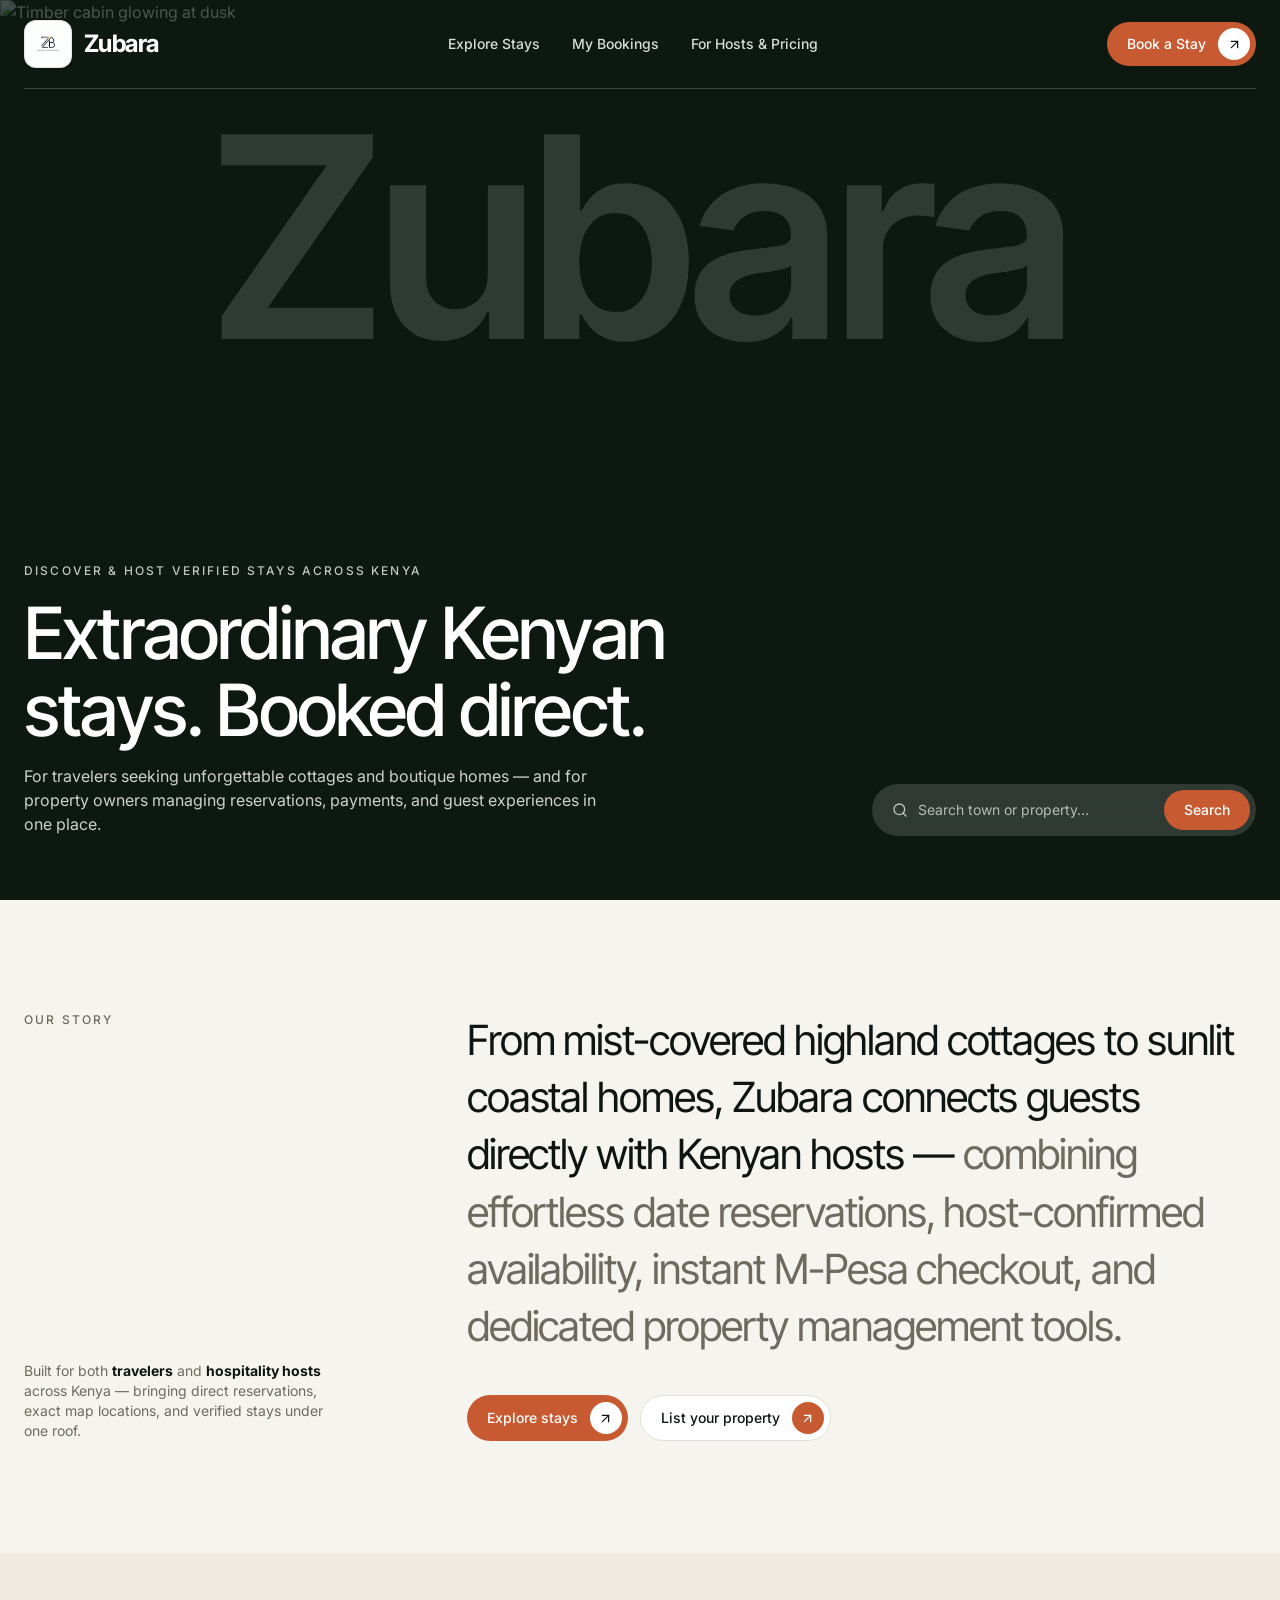
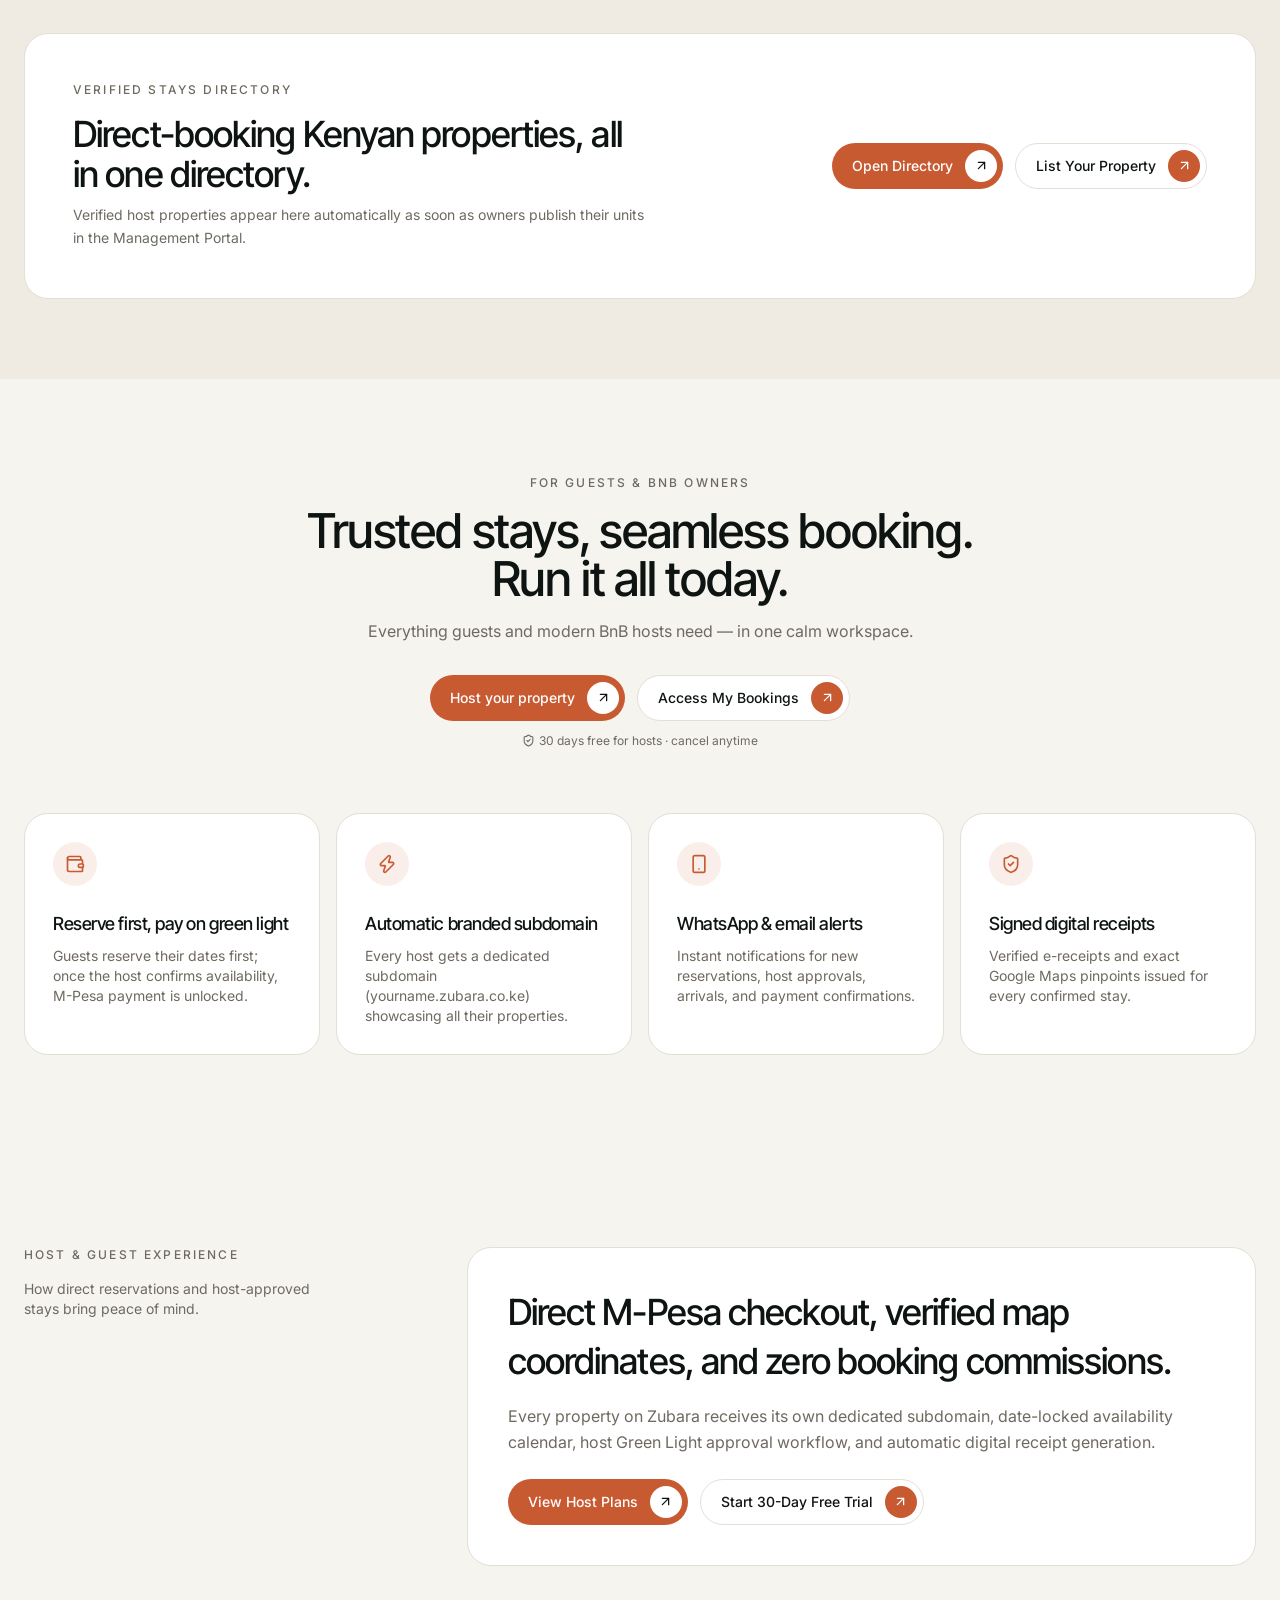
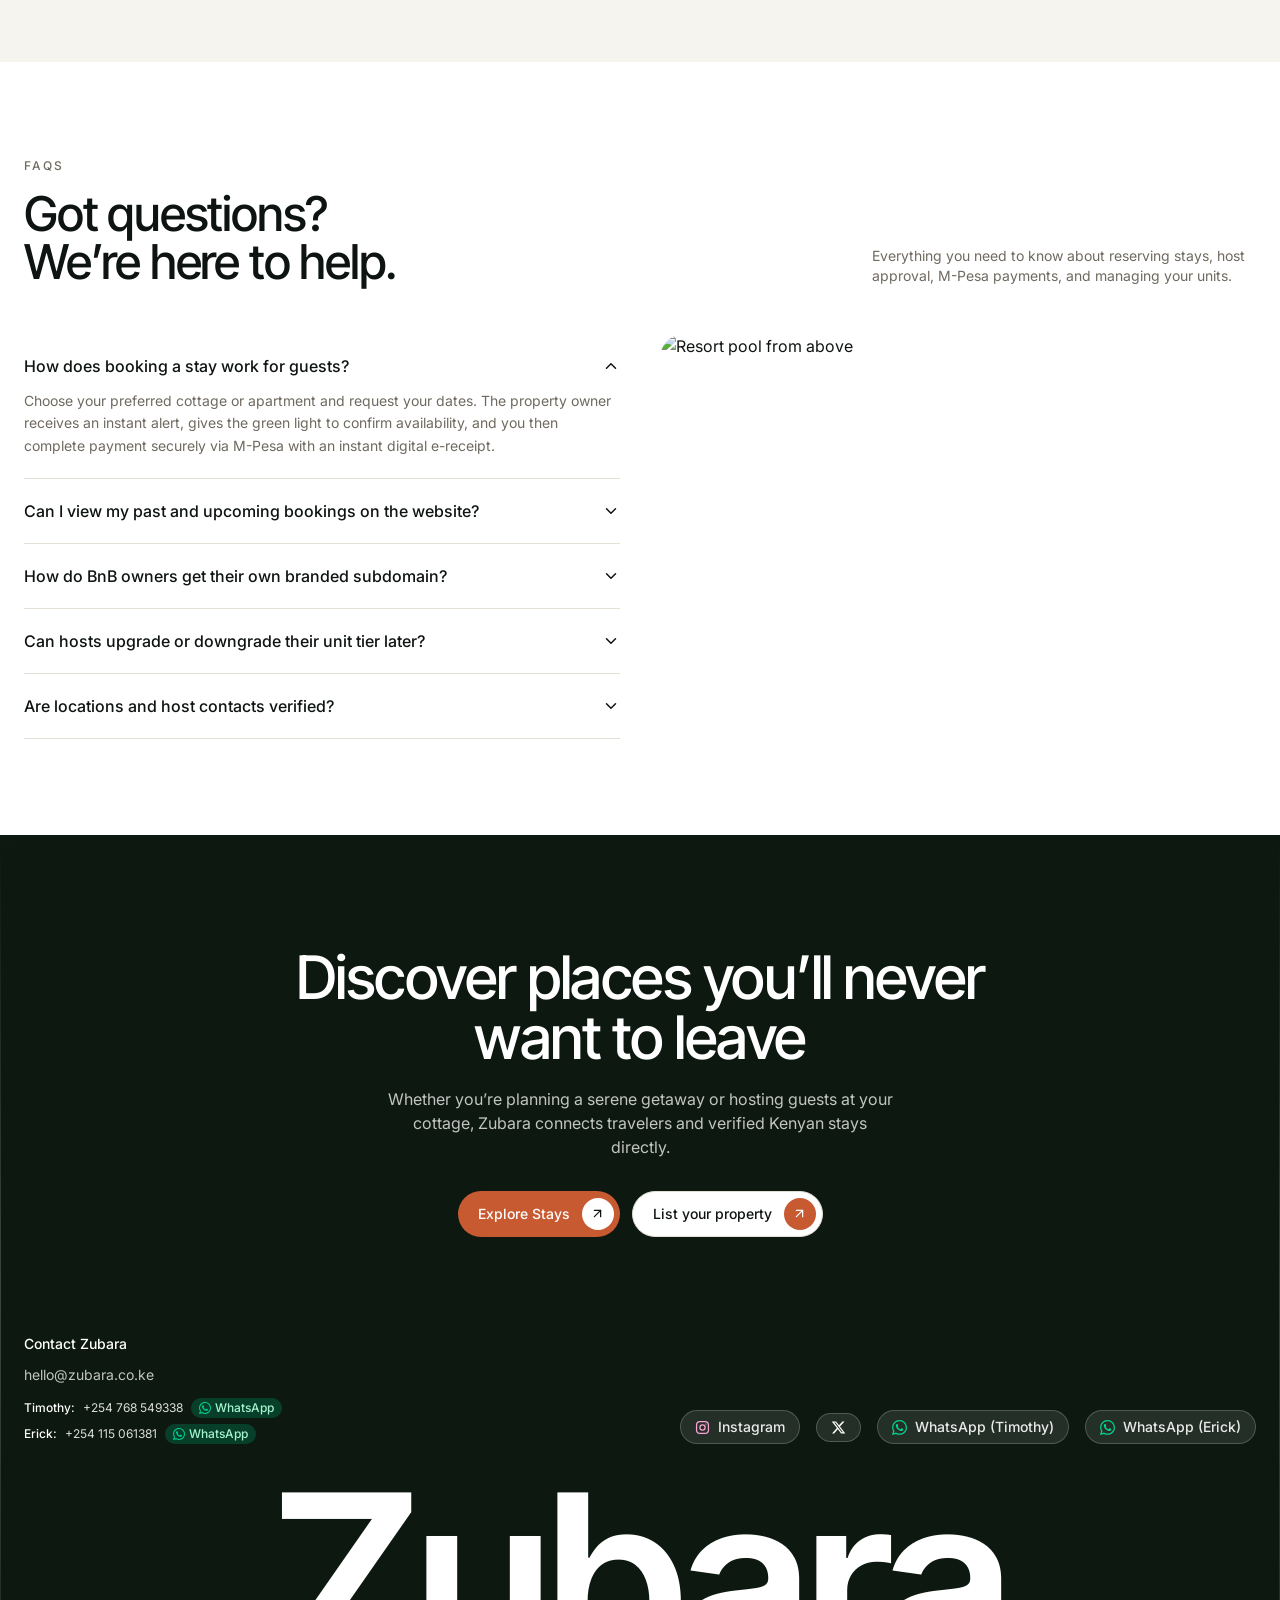
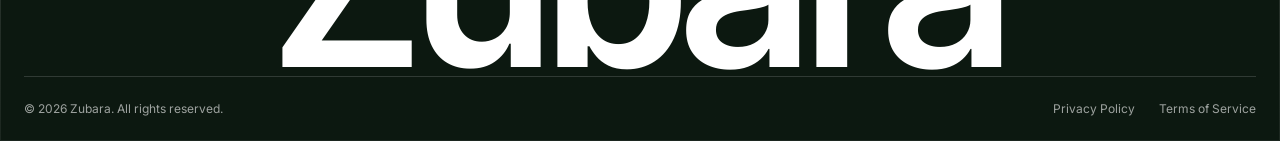
==== index.html @ 85de8c10 "chore(deploy): add email OTP password reset flow" ====
<!doctype html>
<html lang="en">
  <head>
    <meta charset="UTF-8" />
    <meta name="viewport" content="width=device-width, initial-scale=1.0" />
    <title>Zubara — Direct-Booking Websites & M-Pesa Operations for Kenyan BnBs</title>
    <meta name="description" content="Launch your own commission-free BnB booking website in Kenya with instant M-Pesa STK Push checkout, Airbnb/Booking.com calendar sync, and automated guest receipts." />
    <link rel="canonical" href="https://zubara.co.ke/" />
    <meta property="og:type" content="website" />
    <meta property="og:site_name" content="Zubara" />
    <meta property="og:title" content="Zubara — Direct-Booking Websites &amp; M-Pesa Operations for Kenyan BnBs" />
    <meta property="og:description" content="Launch your own commission-free BnB booking website in Kenya with instant M-Pesa STK Push checkout, Airbnb/Booking.com calendar sync, and automated guest receipts." />
    <meta property="og:url" content="https://zubara.co.ke/" />
    <meta property="og:image" content="https://zubara.co.ke/zubara-logo.jpg" />
    <meta name="twitter:card" content="summary_large_image" />
    <meta name="twitter:title" content="Zubara — Direct-Booking Websites &amp; M-Pesa Operations for Kenyan BnBs" />
    <meta name="twitter:description" content="Launch your own commission-free BnB booking website in Kenya with instant M-Pesa STK Push checkout, Airbnb/Booking.com calendar sync, and automated guest receipts." />
    <meta name="twitter:image" content="https://zubara.co.ke/zubara-logo.jpg" />
    <script type="application/ld+json">{"@context":"https://schema.org","@graph":[{"@type":"Organization","@id":"https://zubara.co.ke/#organization","name":"Zubara","url":"https://zubara.co.ke","logo":"https://zubara.co.ke/zubara-logo.jpg","email":"hello@zubara.co.ke","areaServed":{"@type":"Country","name":"Kenya"},"sameAs":["https://www.instagram.com/zubaraproperty/","https://x.com/zubaraproperty"]},{"@type":"SoftwareApplication","name":"Zubara","applicationCategory":"BusinessApplication","operatingSystem":"Web","url":"https://zubara.co.ke","description":"Direct-booking website builder, M-Pesa payment reconciliation, and property management platform for Kenyan BnBs and short-stay hosts.","offers":{"@type":"Offer","priceCurrency":"KES","price":"0","description":"30-day free trial; unit-banded KES subscriptions thereafter."}},{"@type":"FAQPage","mainEntity":[{"@type":"Question","name":"What is Zubara and who is it built for?","acceptedAnswer":{"@type":"Answer","text":"Zubara is a direct-booking website and property operations platform built for Kenyan BnBs, cottages, villas, and serviced apartments. Each property gets its own booking website, instant M-Pesa checkout, and a host management dashboard."}},{"@type":"Question","name":"How does M-Pesa payment settlement work on Zubara?","acceptedAnswer":{"@type":"Answer","text":"Guests pay directly at checkout using M-Pesa STK Push or Paybill/Till. Funds settle to your property receiving account with automatic booking confirmation, verified digital receipts, and zero per-booking commission from Zubara."}},{"@type":"Question","name":"Does Zubara prevent double bookings with Airbnb and Booking.com?","acceptedAnswer":{"@type":"Answer","text":"Yes. Zubara enforces database-level date locking on every unit and supports two-way iCal calendar synchronization so reservations from Airbnb, Booking.com, and your direct website stay in sync."}},{"@type":"Question","name":"How much does Zubara cost and is there a free trial?","acceptedAnswer":{"@type":"Answer","text":"Zubara offers unit-banded subscription plans priced in KES starting with a 30-day free trial. You can add units, publish your direct-booking site, and accept M-Pesa bookings before choosing a paid tier."}},{"@type":"Question","name":"How quickly can I launch my direct-booking site?","acceptedAnswer":{"@type":"Answer","text":"Most hosts go live in under 15 minutes. During signup you choose your property subdomain (for example, yourbnb.zubara.co.ke), add your first cottage or apartment, and connect your M-Pesa receiving details."}},{"@type":"Question","name":"Can guests use my own domain name instead of a zubara.co.ke subdomain?","acceptedAnswer":{"@type":"Answer","text":"Yes. Every property starts with an instant HTTPS subdomain on zubara.co.ke, and paid plans support connecting your own custom domain."}}]}]}</script>
    <link rel="icon" type="image/svg+xml" href="/favicon.svg?v=3" />
    <link rel="icon" type="image/jpeg" href="/zubara-logo.jpg?v=3" />
    <link rel="shortcut icon" href="/favicon.ico?v=3" />
    <link rel="apple-touch-icon" href="/zubara-logo.jpg?v=3" />
    <script type="module" crossorigin src="/assets/index-CfBrZChF.js"></script>
    <link rel="stylesheet" crossorigin href="/assets/index-BLuEWuDk.css">
  </head>
  <body>
    <div id="root"><link rel="preload" as="image" href="https://images.unsplash.com/photo-1782226796423-8d72656a332c?auto=format&amp;fit=crop&amp;w=2000&amp;q=80"/><link rel="preload" as="image" href="https://images.unsplash.com/photo-1729808641871-8d8b5ade6bbe?auto=format&amp;fit=crop&amp;w=1400&amp;q=80"/><link rel="preload" as="image" href="https://images.unsplash.com/photo-1741948924635-13a7ddbc6a05?auto=format&amp;fit=crop&amp;w=1400&amp;q=80"/><div><section class="relative min-h-[580px] sm:h-[100svh] sm:min-h-[640px] overflow-hidden bg-forest text-white"><img src="https://images.unsplash.com/photo-1782226796423-8d72656a332c?auto=format&amp;fit=crop&amp;w=2000&amp;q=80" alt="Timber cabin glowing at dusk" class="absolute inset-0 size-full object-cover"/><div class="absolute inset-0 bg-gradient-to-b from-forest/75 via-forest/30 to-forest/95"></div><header class="absolute inset-x-0 top-0 z-30 text-white"><div class="mx-auto flex max-w-7xl items-center justify-between gap-3 px-4 py-3.5 sm:px-6 sm:py-5"><button class="flex shrink-0 items-center gap-2.5 sm:gap-3 whitespace-nowrap font-display font-bold tracking-tight text-white"><img src="[data-uri]" alt="Zubara" class="h-9 w-9 sm:h-12 sm:w-12 shrink-0 rounded-xl border border-black/10 bg-white object-contain p-0.5 sm:p-1 shadow-sm"/><span class="text-lg sm:text-2xl font-bold tracking-tight">Zubara</span></button><nav class="hidden md:flex items-center gap-8 text-sm font-medium"><button class="opacity-85 transition hover:opacity-100">Explore Stays</button><button class="opacity-85 transition hover:opacity-100">My Bookings</button><button class="opacity-85 transition hover:opacity-100">For Hosts &amp; Pricing</button></nav><div class="flex items-center gap-2"><button class="group inline-flex shrink-0 items-center gap-2.5 whitespace-nowrap rounded-full py-1.5 pl-4 pr-1.5 text-xs font-medium transition hover:-translate-y-0.5 hover:shadow-lg sm:gap-3 sm:pl-5 sm:text-sm bg-clay text-white ">Book a Stay<span class="grid size-7 shrink-0 place-items-center rounded-full transition group-hover:rotate-45 sm:size-8 bg-white text-ink"><svg xmlns="http://www.w3.org/2000/svg" width="15" height="15" viewBox="0 0 24 24" fill="none" stroke="currentColor" stroke-width="2" stroke-linecap="round" stroke-linejoin="round" class="lucide lucide-arrow-up-right" aria-hidden="true"><path d="M7 7h10v10"></path><path d="M7 17 17 7"></path></svg></span></button><button type="button" aria-label="Open navigation menu" aria-expanded="false" class="grid size-9 place-items-center rounded-full border transition md:hidden border-white/25 bg-white/15 text-white backdrop-blur"><svg xmlns="http://www.w3.org/2000/svg" width="18" height="18" viewBox="0 0 24 24" fill="none" stroke="currentColor" stroke-width="2" stroke-linecap="round" stroke-linejoin="round" class="lucide lucide-menu" aria-hidden="true"><path d="M4 5h16"></path><path d="M4 12h16"></path><path d="M4 19h16"></path></svg></button></div></div><div class="mx-auto hidden max-w-7xl px-6 md:block"><div class="h-px bg-white/20"></div></div></header><p class="pointer-events-none absolute inset-x-0 top-20 sm:top-24 select-none text-center font-display text-[22vw] font-semibold leading-none tracking-[-0.06em] text-white/15">Zubara</p><div class="relative mx-auto flex h-full min-h-[580px] sm:min-h-0 max-w-7xl flex-col justify-end gap-6 sm:gap-8 px-4 pt-28 pb-12 sm:px-6 sm:pb-16 md:flex-row md:items-end md:justify-between"><div class="rise"><p class="mb-3 sm:mb-4 text-[11px] sm:text-xs font-medium uppercase tracking-[0.18em] text-muted text-white/75">Discover &amp; host verified stays across Kenya</p><h1 class="max-w-2xl text-4xl font-medium leading-[1.06] sm:text-5xl md:text-7xl">Extraordinary Kenyan stays. Booked direct.</h1><p class="mt-3 sm:mt-4 max-w-xl text-sm text-white/80 md:text-base">For travelers seeking unforgettable cottages and boutique homes — and for property owners managing reservations, payments, and guest experiences in one place.</p></div><div class="rise flex w-full max-w-sm items-center rounded-full bg-white/15 p-1.5 backdrop-blur-md" style="animation-delay:.15s"><svg xmlns="http://www.w3.org/2000/svg" width="16" height="16" viewBox="0 0 24 24" fill="none" stroke="currentColor" stroke-width="2" stroke-linecap="round" stroke-linejoin="round" class="lucide lucide-search ml-3.5 shrink-0 text-white/70" aria-hidden="true"><path d="m21 21-4.34-4.34"></path><circle cx="11" cy="11" r="8"></circle></svg><input placeholder="Search town or property…" class="min-w-0 flex-1 bg-transparent px-2.5 text-sm text-white placeholder:text-white/65 focus:outline-none" value=""/><button class="shrink-0 rounded-full bg-clay px-4 py-2 sm:px-5 sm:py-2.5 text-xs sm:text-sm font-medium text-white">Search</button></div></div></section><section class="mx-auto grid max-w-7xl gap-8 sm:gap-12 px-4 py-16 sm:px-6 md:py-28 md:grid-cols-[1fr_2fr]"><div class="flex flex-col justify-between gap-4 sm:gap-8"><p class="mb-3 sm:mb-4 text-[11px] sm:text-xs font-medium uppercase tracking-[0.18em] text-muted ">Our story</p><p class="max-w-xs text-sm text-muted">Built for both <b class="text-ink">travelers</b> and <b class="text-ink">hospitality hosts</b> across Kenya — bringing direct reservations, exact map locations, and verified stays under one roof.</p></div><div><p class="font-display text-2xl leading-snug sm:text-3xl md:text-[2.6rem]">From mist-covered highland cottages to sunlit coastal homes, Zubara connects guests directly with Kenyan hosts —<!-- --> <span class="text-muted">combining effortless date reservations, host-confirmed availability, instant M-Pesa checkout, and dedicated property management tools.</span></p><div class="mt-8 sm:mt-10 flex flex-wrap gap-3"><button class="group inline-flex shrink-0 items-center gap-2.5 whitespace-nowrap rounded-full py-1.5 pl-4 pr-1.5 text-xs font-medium transition hover:-translate-y-0.5 hover:shadow-lg sm:gap-3 sm:pl-5 sm:text-sm bg-clay text-white ">Explore stays<span class="grid size-7 shrink-0 place-items-center rounded-full transition group-hover:rotate-45 sm:size-8 bg-white text-ink"><svg xmlns="http://www.w3.org/2000/svg" width="15" height="15" viewBox="0 0 24 24" fill="none" stroke="currentColor" stroke-width="2" stroke-linecap="round" stroke-linejoin="round" class="lucide lucide-arrow-up-right" aria-hidden="true"><path d="M7 7h10v10"></path><path d="M7 17 17 7"></path></svg></span></button><button class="group inline-flex shrink-0 items-center gap-2.5 whitespace-nowrap rounded-full py-1.5 pl-4 pr-1.5 text-xs font-medium transition hover:-translate-y-0.5 hover:shadow-lg sm:gap-3 sm:pl-5 sm:text-sm bg-white text-ink border border-line ">List your property<span class="grid size-7 shrink-0 place-items-center rounded-full transition group-hover:rotate-45 sm:size-8 bg-clay text-white"><svg xmlns="http://www.w3.org/2000/svg" width="15" height="15" viewBox="0 0 24 24" fill="none" stroke="currentColor" stroke-width="2" stroke-linecap="round" stroke-linejoin="round" class="lucide lucide-arrow-up-right" aria-hidden="true"><path d="M7 7h10v10"></path><path d="M7 17 17 7"></path></svg></span></button></div></div></section><section class="bg-sand/60 py-16 sm:py-20"><div class="mx-auto max-w-7xl px-4 sm:px-6"><div class="rounded-3xl border border-line bg-white p-6 sm:p-10 md:p-12 flex flex-col md:flex-row md:items-center md:justify-between gap-6"><div class="max-w-xl"><p class="mb-3 sm:mb-4 text-[11px] sm:text-xs font-medium uppercase tracking-[0.18em] text-muted mb-2">Verified Stays Directory</p><h2 class="text-2xl font-medium sm:text-3xl md:text-4xl">Direct-booking Kenyan properties, all in one directory.</h2><p class="mt-2.5 text-sm text-muted leading-relaxed">Verified host properties appear here automatically as soon as owners publish their units in the Management Portal.</p></div><div class="flex flex-wrap gap-3"><button class="group inline-flex shrink-0 items-center gap-2.5 whitespace-nowrap rounded-full py-1.5 pl-4 pr-1.5 text-xs font-medium transition hover:-translate-y-0.5 hover:shadow-lg sm:gap-3 sm:pl-5 sm:text-sm bg-clay text-white ">Open Directory<span class="grid size-7 shrink-0 place-items-center rounded-full transition group-hover:rotate-45 sm:size-8 bg-white text-ink"><svg xmlns="http://www.w3.org/2000/svg" width="15" height="15" viewBox="0 0 24 24" fill="none" stroke="currentColor" stroke-width="2" stroke-linecap="round" stroke-linejoin="round" class="lucide lucide-arrow-up-right" aria-hidden="true"><path d="M7 7h10v10"></path><path d="M7 17 17 7"></path></svg></span></button><button class="group inline-flex shrink-0 items-center gap-2.5 whitespace-nowrap rounded-full py-1.5 pl-4 pr-1.5 text-xs font-medium transition hover:-translate-y-0.5 hover:shadow-lg sm:gap-3 sm:pl-5 sm:text-sm bg-white text-ink border border-line ">List Your Property<span class="grid size-7 shrink-0 place-items-center rounded-full transition group-hover:rotate-45 sm:size-8 bg-clay text-white"><svg xmlns="http://www.w3.org/2000/svg" width="15" height="15" viewBox="0 0 24 24" fill="none" stroke="currentColor" stroke-width="2" stroke-linecap="round" stroke-linejoin="round" class="lucide lucide-arrow-up-right" aria-hidden="true"><path d="M7 7h10v10"></path><path d="M7 17 17 7"></path></svg></span></button></div></div></div></section><section class="mx-auto max-w-7xl px-4 py-16 sm:px-6 md:py-24 text-center"><p class="mb-3 sm:mb-4 text-[11px] sm:text-xs font-medium uppercase tracking-[0.18em] text-muted ">For Guests &amp; BnB Owners</p><h2 class="mx-auto max-w-2xl text-3xl font-medium sm:text-4xl md:text-5xl">Trusted stays, seamless booking. Run it all today.</h2><p class="mt-3 sm:mt-4 text-sm sm:text-base text-muted">Everything guests and modern BnB hosts need — in one calm workspace.</p><div class="mt-7 sm:mt-8 flex flex-wrap justify-center gap-3"><button class="group inline-flex shrink-0 items-center gap-2.5 whitespace-nowrap rounded-full py-1.5 pl-4 pr-1.5 text-xs font-medium transition hover:-translate-y-0.5 hover:shadow-lg sm:gap-3 sm:pl-5 sm:text-sm bg-clay text-white ">Host your property<span class="grid size-7 shrink-0 place-items-center rounded-full transition group-hover:rotate-45 sm:size-8 bg-white text-ink"><svg xmlns="http://www.w3.org/2000/svg" width="15" height="15" viewBox="0 0 24 24" fill="none" stroke="currentColor" stroke-width="2" stroke-linecap="round" stroke-linejoin="round" class="lucide lucide-arrow-up-right" aria-hidden="true"><path d="M7 7h10v10"></path><path d="M7 17 17 7"></path></svg></span></button><button class="group inline-flex shrink-0 items-center gap-2.5 whitespace-nowrap rounded-full py-1.5 pl-4 pr-1.5 text-xs font-medium transition hover:-translate-y-0.5 hover:shadow-lg sm:gap-3 sm:pl-5 sm:text-sm bg-white text-ink border border-line ">Access My Bookings<span class="grid size-7 shrink-0 place-items-center rounded-full transition group-hover:rotate-45 sm:size-8 bg-clay text-white"><svg xmlns="http://www.w3.org/2000/svg" width="15" height="15" viewBox="0 0 24 24" fill="none" stroke="currentColor" stroke-width="2" stroke-linecap="round" stroke-linejoin="round" class="lucide lucide-arrow-up-right" aria-hidden="true"><path d="M7 7h10v10"></path><path d="M7 17 17 7"></path></svg></span></button></div><p class="mt-3 flex items-center justify-center gap-1 text-xs text-muted"><svg xmlns="http://www.w3.org/2000/svg" width="13" height="13" viewBox="0 0 24 24" fill="none" stroke="currentColor" stroke-width="2" stroke-linecap="round" stroke-linejoin="round" class="lucide lucide-shield-check" aria-hidden="true"><path d="M20 13c0 5-3.5 7.5-7.66 8.95a1 1 0 0 1-.67-.01C7.5 20.5 4 18 4 13V6a1 1 0 0 1 1-1c2 0 4.5-1.2 6.24-2.72a1.17 1.17 0 0 1 1.52 0C14.51 3.81 17 5 19 5a1 1 0 0 1 1 1z"></path><path d="m9 12 2 2 4-4"></path></svg> 30 days free for hosts · cancel anytime</p><div class="mt-12 sm:mt-16 grid gap-4 text-left sm:grid-cols-2 lg:grid-cols-4"><div class="rounded-3xl border border-line bg-white p-6 sm:p-7 transition hover:-translate-y-1 hover:shadow-xl"><span class="grid size-11 place-items-center rounded-full bg-clay/10 text-clay"><svg xmlns="http://www.w3.org/2000/svg" width="20" height="20" viewBox="0 0 24 24" fill="none" stroke="currentColor" stroke-width="2" stroke-linecap="round" stroke-linejoin="round" class="lucide lucide-wallet" aria-hidden="true"><path d="M19 7V4a1 1 0 0 0-1-1H5a2 2 0 0 0 0 4h15a1 1 0 0 1 1 1v4h-3a2 2 0 0 0 0 4h3a1 1 0 0 0 1-1v-2a1 1 0 0 0-1-1"></path><path d="M3 5v14a2 2 0 0 0 2 2h15a1 1 0 0 0 1-1v-4"></path></svg></span><h3 class="mt-5 sm:mt-6 text-lg font-medium">Reserve first, pay on green light</h3><p class="mt-2 text-sm text-muted">Guests reserve their dates first; once the host confirms availability, M-Pesa payment is unlocked.</p></div><div class="rounded-3xl border border-line bg-white p-6 sm:p-7 transition hover:-translate-y-1 hover:shadow-xl"><span class="grid size-11 place-items-center rounded-full bg-clay/10 text-clay"><svg xmlns="http://www.w3.org/2000/svg" width="20" height="20" viewBox="0 0 24 24" fill="none" stroke="currentColor" stroke-width="2" stroke-linecap="round" stroke-linejoin="round" class="lucide lucide-zap" aria-hidden="true"><path d="M15.914 4a1.5 1.5 0 00-2.474-1.561l-9 9A1.5 1.5 0 005.5 14h4.002a.5.5 0 01.471.666L8.086 20a1.5 1.5 0 002.475 1.56l9-9A1.5 1.5 0 0018.5 10h-3.997a.5.5 0 01-.472-.667z"></path></svg></span><h3 class="mt-5 sm:mt-6 text-lg font-medium">Automatic branded subdomain</h3><p class="mt-2 text-sm text-muted">Every host gets a dedicated subdomain (yourname.zubara.co.ke) showcasing all their properties.</p></div><div class="rounded-3xl border border-line bg-white p-6 sm:p-7 transition hover:-translate-y-1 hover:shadow-xl"><span class="grid size-11 place-items-center rounded-full bg-clay/10 text-clay"><svg xmlns="http://www.w3.org/2000/svg" width="20" height="20" viewBox="0 0 24 24" fill="none" stroke="currentColor" stroke-width="2" stroke-linecap="round" stroke-linejoin="round" class="lucide lucide-smartphone" aria-hidden="true"><rect width="14" height="20" x="5" y="2" rx="2" ry="2"></rect><path d="M12 18h.01"></path></svg></span><h3 class="mt-5 sm:mt-6 text-lg font-medium">WhatsApp &amp; email alerts</h3><p class="mt-2 text-sm text-muted">Instant notifications for new reservations, host approvals, arrivals, and payment confirmations.</p></div><div class="rounded-3xl border border-line bg-white p-6 sm:p-7 transition hover:-translate-y-1 hover:shadow-xl"><span class="grid size-11 place-items-center rounded-full bg-clay/10 text-clay"><svg xmlns="http://www.w3.org/2000/svg" width="20" height="20" viewBox="0 0 24 24" fill="none" stroke="currentColor" stroke-width="2" stroke-linecap="round" stroke-linejoin="round" class="lucide lucide-shield-check" aria-hidden="true"><path d="M20 13c0 5-3.5 7.5-7.66 8.95a1 1 0 0 1-.67-.01C7.5 20.5 4 18 4 13V6a1 1 0 0 1 1-1c2 0 4.5-1.2 6.24-2.72a1.17 1.17 0 0 1 1.52 0C14.51 3.81 17 5 19 5a1 1 0 0 1 1 1z"></path><path d="m9 12 2 2 4-4"></path></svg></span><h3 class="mt-5 sm:mt-6 text-lg font-medium">Signed digital receipts</h3><p class="mt-2 text-sm text-muted">Verified e-receipts and exact Google Maps pinpoints issued for every confirmed stay.</p></div></div></section><section class="mx-auto grid max-w-7xl gap-8 sm:gap-12 px-4 py-16 sm:px-6 md:py-24 md:grid-cols-[1fr_2fr]"><div><p class="mb-3 sm:mb-4 text-[11px] sm:text-xs font-medium uppercase tracking-[0.18em] text-muted ">Host &amp; Guest Experience</p><p class="max-w-xs text-sm text-muted">How direct reservations and host-approved stays bring peace of mind.</p></div><div class="rounded-3xl border border-line bg-white p-6 sm:p-8 md:p-10"><h3 class="text-2xl font-medium sm:text-3xl md:text-4xl leading-snug">Direct M-Pesa checkout, verified map coordinates, and zero booking commissions.</h3><p class="mt-4 text-sm sm:text-base text-muted leading-relaxed">Every property on Zubara receives its own dedicated subdomain, date-locked availability calendar, host Green Light approval workflow, and automatic digital receipt generation.</p><div class="mt-6 flex flex-wrap gap-3"><button class="group inline-flex shrink-0 items-center gap-2.5 whitespace-nowrap rounded-full py-1.5 pl-4 pr-1.5 text-xs font-medium transition hover:-translate-y-0.5 hover:shadow-lg sm:gap-3 sm:pl-5 sm:text-sm bg-clay text-white ">View Host Plans<span class="grid size-7 shrink-0 place-items-center rounded-full transition group-hover:rotate-45 sm:size-8 bg-white text-ink"><svg xmlns="http://www.w3.org/2000/svg" width="15" height="15" viewBox="0 0 24 24" fill="none" stroke="currentColor" stroke-width="2" stroke-linecap="round" stroke-linejoin="round" class="lucide lucide-arrow-up-right" aria-hidden="true"><path d="M7 7h10v10"></path><path d="M7 17 17 7"></path></svg></span></button><button class="group inline-flex shrink-0 items-center gap-2.5 whitespace-nowrap rounded-full py-1.5 pl-4 pr-1.5 text-xs font-medium transition hover:-translate-y-0.5 hover:shadow-lg sm:gap-3 sm:pl-5 sm:text-sm bg-white text-ink border border-line ">Start 30-Day Free Trial<span class="grid size-7 shrink-0 place-items-center rounded-full transition group-hover:rotate-45 sm:size-8 bg-clay text-white"><svg xmlns="http://www.w3.org/2000/svg" width="15" height="15" viewBox="0 0 24 24" fill="none" stroke="currentColor" stroke-width="2" stroke-linecap="round" stroke-linejoin="round" class="lucide lucide-arrow-up-right" aria-hidden="true"><path d="M7 7h10v10"></path><path d="M7 17 17 7"></path></svg></span></button></div></div></section><section class="bg-white py-16 sm:py-24"><div class="mx-auto max-w-7xl px-4 sm:px-6"><div class="mb-10 sm:mb-12 flex flex-col justify-between gap-4 md:flex-row md:items-end"><div><p class="mb-3 sm:mb-4 text-[11px] sm:text-xs font-medium uppercase tracking-[0.18em] text-muted ">FAQs</p><h2 class="text-3xl font-medium sm:text-4xl md:text-5xl">Got questions?<br/>We’re here to help.</h2></div><p class="max-w-sm text-sm text-muted">Everything you need to know about reserving stays, host approval, M-Pesa payments, and managing your units.</p></div><div class="grid gap-8 sm:gap-10 md:grid-cols-2"><div><div class="border-b border-line py-4 sm:py-5"><button class="flex w-full items-center justify-between gap-3 text-left text-sm sm:text-base font-medium"><span>How does booking a stay work for guests?</span><svg xmlns="http://www.w3.org/2000/svg" width="18" height="18" viewBox="0 0 24 24" fill="none" stroke="currentColor" stroke-width="2" stroke-linecap="round" stroke-linejoin="round" class="lucide lucide-chevron-down shrink-0 transition rotate-180" aria-hidden="true"><path d="m6 9 6 6 6-6"></path></svg></button><p class="rise mt-3 text-sm text-muted leading-relaxed">Choose your preferred cottage or apartment and request your dates. The property owner receives an instant alert, gives the green light to confirm availability, and you then complete payment securely via M-Pesa with an instant digital e-receipt.</p></div><div class="border-b border-line py-4 sm:py-5"><button class="flex w-full items-center justify-between gap-3 text-left text-sm sm:text-base font-medium"><span>Can I view my past and upcoming bookings on the website?</span><svg xmlns="http://www.w3.org/2000/svg" width="18" height="18" viewBox="0 0 24 24" fill="none" stroke="currentColor" stroke-width="2" stroke-linecap="round" stroke-linejoin="round" class="lucide lucide-chevron-down shrink-0 transition" aria-hidden="true"><path d="m6 9 6 6 6-6"></path></svg></button></div><div class="border-b border-line py-4 sm:py-5"><button class="flex w-full items-center justify-between gap-3 text-left text-sm sm:text-base font-medium"><span>How do BnB owners get their own branded subdomain?</span><svg xmlns="http://www.w3.org/2000/svg" width="18" height="18" viewBox="0 0 24 24" fill="none" stroke="currentColor" stroke-width="2" stroke-linecap="round" stroke-linejoin="round" class="lucide lucide-chevron-down shrink-0 transition" aria-hidden="true"><path d="m6 9 6 6 6-6"></path></svg></button></div><div class="border-b border-line py-4 sm:py-5"><button class="flex w-full items-center justify-between gap-3 text-left text-sm sm:text-base font-medium"><span>Can hosts upgrade or downgrade their unit tier later?</span><svg xmlns="http://www.w3.org/2000/svg" width="18" height="18" viewBox="0 0 24 24" fill="none" stroke="currentColor" stroke-width="2" stroke-linecap="round" stroke-linejoin="round" class="lucide lucide-chevron-down shrink-0 transition" aria-hidden="true"><path d="m6 9 6 6 6-6"></path></svg></button></div><div class="border-b border-line py-4 sm:py-5"><button class="flex w-full items-center justify-between gap-3 text-left text-sm sm:text-base font-medium"><span>Are locations and host contacts verified?</span><svg xmlns="http://www.w3.org/2000/svg" width="18" height="18" viewBox="0 0 24 24" fill="none" stroke="currentColor" stroke-width="2" stroke-linecap="round" stroke-linejoin="round" class="lucide lucide-chevron-down shrink-0 transition" aria-hidden="true"><path d="m6 9 6 6 6-6"></path></svg></button></div></div><img src="https://images.unsplash.com/photo-1729808641871-8d8b5ade6bbe?auto=format&amp;fit=crop&amp;w=1400&amp;q=80" alt="Resort pool from above" class="h-64 sm:h-full sm:min-h-80 w-full rounded-3xl object-cover"/></div></div></section><footer class="relative overflow-hidden bg-forest text-white"><img src="https://images.unsplash.com/photo-1741948924635-13a7ddbc6a05?auto=format&amp;fit=crop&amp;w=1400&amp;q=80" alt="" class="absolute inset-0 size-full object-cover opacity-45"/><div class="absolute inset-0 bg-gradient-to-b from-forest via-forest/40 to-forest/80"></div><div class="relative mx-auto max-w-7xl px-4 pt-16 sm:px-6 sm:pt-28"><div class="mx-auto max-w-3xl text-center"><h2 class="text-3xl font-medium sm:text-4xl md:text-6xl">Discover places you’ll never want to leave</h2><p class="mx-auto mt-4 sm:mt-5 max-w-lg text-sm sm:text-base text-white/75">Whether you’re planning a serene getaway or hosting guests at your cottage, Zubara connects travelers and verified Kenyan stays directly.</p><div class="mt-7 sm:mt-8 flex flex-wrap justify-center gap-3"><button class="group inline-flex shrink-0 items-center gap-2.5 whitespace-nowrap rounded-full py-1.5 pl-4 pr-1.5 text-xs font-medium transition hover:-translate-y-0.5 hover:shadow-lg sm:gap-3 sm:pl-5 sm:text-sm bg-clay text-white ">Explore Stays<span class="grid size-7 shrink-0 place-items-center rounded-full transition group-hover:rotate-45 sm:size-8 bg-white text-ink"><svg xmlns="http://www.w3.org/2000/svg" width="15" height="15" viewBox="0 0 24 24" fill="none" stroke="currentColor" stroke-width="2" stroke-linecap="round" stroke-linejoin="round" class="lucide lucide-arrow-up-right" aria-hidden="true"><path d="M7 7h10v10"></path><path d="M7 17 17 7"></path></svg></span></button><button class="group inline-flex shrink-0 items-center gap-2.5 whitespace-nowrap rounded-full py-1.5 pl-4 pr-1.5 text-xs font-medium transition hover:-translate-y-0.5 hover:shadow-lg sm:gap-3 sm:pl-5 sm:text-sm bg-white text-ink border border-line ">List your property<span class="grid size-7 shrink-0 place-items-center rounded-full transition group-hover:rotate-45 sm:size-8 bg-clay text-white"><svg xmlns="http://www.w3.org/2000/svg" width="15" height="15" viewBox="0 0 24 24" fill="none" stroke="currentColor" stroke-width="2" stroke-linecap="round" stroke-linejoin="round" class="lucide lucide-arrow-up-right" aria-hidden="true"><path d="M7 7h10v10"></path><path d="M7 17 17 7"></path></svg></span></button></div></div><div class="relative z-10 mt-14 sm:mt-24 flex flex-col justify-between gap-6 text-sm text-white/75 md:flex-row md:items-end"><div class="space-y-2 leading-relaxed"><p class="font-medium text-white">Contact Zubara</p><p><a href="mailto:hello@zubara.co.ke" class="hover:text-white underline-offset-4 hover:underline">hello@zubara.co.ke</a></p><div class="flex flex-col gap-1.5 pt-1 text-xs text-white/85"><div class="flex flex-wrap items-center gap-2"><span class="font-medium text-white">Timothy:</span><a href="tel:+254768549338" class="hover:text-white underline-offset-4 hover:underline">+254 768 549338</a><a href="https://wa.me/254768549338?text=Hello%20Timothy!%20I%20am%20reaching%20out%20regarding%20Zubara." target="_blank" rel="noopener noreferrer" class="inline-flex items-center gap-1 rounded-full bg-emerald-600/30 px-2 py-0.5 text-xs font-medium text-emerald-200 transition hover:bg-emerald-600 hover:text-white" title="WhatsApp Timothy"><svg width="12" height="12" viewBox="0 0 24 24" fill="currentColor" aria-hidden="true" class="shrink-0 text-emerald-400"><path d="M20.52 3.48A11.82 11.82 0 0 0 12.06 0C5.52 0 .2 5.32.2 11.86c0 2.09.55 4.13 1.59 5.93L0 24l6.37-1.67a11.83 11.83 0 0 0 5.68 1.45h.01c6.54 0 11.86-5.32 11.86-11.86 0-3.17-1.23-6.15-3.4-8.44ZM12.06 21.78h-.01a9.86 9.86 0 0 1-5.03-1.38l-.36-.21-3.78.99 1.01-3.68-.24-.38a9.84 9.84 0 0 1-1.51-5.26C2.14 6.42 6.59 1.97 12.06 1.97c2.65 0 5.14 1.03 7.01 2.9a9.84 9.84 0 0 1 2.9 7.01c0 5.46-4.45 9.9-9.91 9.9Zm5.43-7.42c-.3-.15-1.76-.87-2.03-.97-.27-.1-.47-.15-.67.15-.2.3-.77.97-.94 1.17-.17.2-.35.22-.65.07-.3-.15-1.26-.46-2.4-1.48-.89-.79-1.48-1.77-1.66-2.07-.17-.3-.02-.46.13-.61.13-.13.3-.35.45-.52.15-.17.2-.3.3-.5.1-.2.05-.37-.02-.52-.08-.15-.67-1.62-.92-2.21-.24-.58-.49-.5-.67-.51h-.57c-.2 0-.52.07-.79.37-.27.3-1.04 1.02-1.04 2.48s1.07 2.88 1.21 3.08c.15.2 2.1 3.2 5.08 4.49.71.31 1.26.49 1.69.63.71.23 1.36.2 1.87.12.57-.09 1.76-.72 2.01-1.41.25-.69.25-1.29.17-1.41-.07-.12-.27-.2-.57-.35Z"></path></svg>WhatsApp</a></div><div class="flex flex-wrap items-center gap-2"><span class="font-medium text-white">Erick:</span><a href="tel:+254115061381" class="hover:text-white underline-offset-4 hover:underline">+254 115 061381</a><a href="https://wa.me/254115061381?text=Hello%20Erick!%20I%20am%20reaching%20out%20regarding%20Zubara." target="_blank" rel="noopener noreferrer" class="inline-flex items-center gap-1 rounded-full bg-emerald-600/30 px-2 py-0.5 text-xs font-medium text-emerald-200 transition hover:bg-emerald-600 hover:text-white" title="WhatsApp Erick"><svg width="12" height="12" viewBox="0 0 24 24" fill="currentColor" aria-hidden="true" class="shrink-0 text-emerald-400"><path d="M20.52 3.48A11.82 11.82 0 0 0 12.06 0C5.52 0 .2 5.32.2 11.86c0 2.09.55 4.13 1.59 5.93L0 24l6.37-1.67a11.83 11.83 0 0 0 5.68 1.45h.01c6.54 0 11.86-5.32 11.86-11.86 0-3.17-1.23-6.15-3.4-8.44ZM12.06 21.78h-.01a9.86 9.86 0 0 1-5.03-1.38l-.36-.21-3.78.99 1.01-3.68-.24-.38a9.84 9.84 0 0 1-1.51-5.26C2.14 6.42 6.59 1.97 12.06 1.97c2.65 0 5.14 1.03 7.01 2.9a9.84 9.84 0 0 1 2.9 7.01c0 5.46-4.45 9.9-9.91 9.9Zm5.43-7.42c-.3-.15-1.76-.87-2.03-.97-.27-.1-.47-.15-.67.15-.2.3-.77.97-.94 1.17-.17.2-.35.22-.65.07-.3-.15-1.26-.46-2.4-1.48-.89-.79-1.48-1.77-1.66-2.07-.17-.3-.02-.46.13-.61.13-.13.3-.35.45-.52.15-.17.2-.3.3-.5.1-.2.05-.37-.02-.52-.08-.15-.67-1.62-.92-2.21-.24-.58-.49-.5-.67-.51h-.57c-.2 0-.52.07-.79.37-.27.3-1.04 1.02-1.04 2.48s1.07 2.88 1.21 3.08c.15.2 2.1 3.2 5.08 4.49.71.31 1.26.49 1.69.63.71.23 1.36.2 1.87.12.57-.09 1.76-.72 2.01-1.41.25-.69.25-1.29.17-1.41-.07-.12-.27-.2-.57-.35Z"></path></svg>WhatsApp</a></div></div></div><div class="flex flex-wrap items-center gap-2.5 sm:gap-4"><a href="https://www.instagram.com/zubaraproperty/" target="_blank" rel="noopener noreferrer" aria-label="Instagram" title="Instagram" class="relative z-10 inline-flex cursor-pointer items-center gap-2 rounded-full border border-white/20 bg-white/10 px-3.5 py-1.5 text-xs sm:text-sm font-medium text-white/90 transition hover:border-white/40 hover:bg-white/20 hover:text-white"><svg width="15" height="15" viewBox="0 0 24 24" fill="none" stroke="currentColor" stroke-width="2" stroke-linecap="round" stroke-linejoin="round" aria-hidden="true" class="shrink-0 text-pink-300"><rect x="2.5" y="2.5" width="19" height="19" rx="5.5"></rect><circle cx="12" cy="12" r="4.2"></circle><circle cx="17.5" cy="6.5" r="1" fill="currentColor" stroke="none"></circle></svg>Instagram</a><a href="https://x.com/zubaraBNB" target="_blank" rel="noopener noreferrer" aria-label="X" title="X" class="relative z-10 inline-flex cursor-pointer items-center gap-2 rounded-full border border-white/20 bg-white/10 px-3.5 py-1.5 text-xs sm:text-sm font-medium text-white/90 transition hover:border-white/40 hover:bg-white/20 hover:text-white"><svg width="15" height="15" viewBox="0 0 24 24" fill="currentColor" aria-hidden="true" class="shrink-0 text-white"><path d="M18.244 2.25h3.308l-7.227 8.26 8.502 11.24H16.17l-5.214-6.817L4.99 21.75H1.68l7.73-8.835L1.254 2.25H8.08l4.713 6.231zm-1.161 17.52h1.833L7.084 4.126H5.117z"></path></svg></a><a href="https://wa.me/254768549338?text=Hello%20Timothy!%20I%20would%20like%20to%20enquire%20about%20Zubara%20stays%20and%20property%20management%20services." target="_blank" rel="noopener noreferrer" aria-label="WhatsApp (Timothy)" title="WhatsApp (Timothy)" class="relative z-10 inline-flex cursor-pointer items-center gap-2 rounded-full border border-white/20 bg-white/10 px-3.5 py-1.5 text-xs sm:text-sm font-medium text-white/90 transition hover:border-white/40 hover:bg-white/20 hover:text-white"><svg width="15" height="15" viewBox="0 0 24 24" fill="currentColor" aria-hidden="true" class="shrink-0 text-emerald-400"><path d="M20.52 3.48A11.82 11.82 0 0 0 12.06 0C5.52 0 .2 5.32.2 11.86c0 2.09.55 4.13 1.59 5.93L0 24l6.37-1.67a11.83 11.83 0 0 0 5.68 1.45h.01c6.54 0 11.86-5.32 11.86-11.86 0-3.17-1.23-6.15-3.4-8.44ZM12.06 21.78h-.01a9.86 9.86 0 0 1-5.03-1.38l-.36-.21-3.78.99 1.01-3.68-.24-.38a9.84 9.84 0 0 1-1.51-5.26C2.14 6.42 6.59 1.97 12.06 1.97c2.65 0 5.14 1.03 7.01 2.9a9.84 9.84 0 0 1 2.9 7.01c0 5.46-4.45 9.9-9.91 9.9Zm5.43-7.42c-.3-.15-1.76-.87-2.03-.97-.27-.1-.47-.15-.67.15-.2.3-.77.97-.94 1.17-.17.2-.35.22-.65.07-.3-.15-1.26-.46-2.4-1.48-.89-.79-1.48-1.77-1.66-2.07-.17-.3-.02-.46.13-.61.13-.13.3-.35.45-.52.15-.17.2-.3.3-.5.1-.2.05-.37-.02-.52-.08-.15-.67-1.62-.92-2.21-.24-.58-.49-.5-.67-.51h-.57c-.2 0-.52.07-.79.37-.27.3-1.04 1.02-1.04 2.48s1.07 2.88 1.21 3.08c.15.2 2.1 3.2 5.08 4.49.71.31 1.26.49 1.69.63.71.23 1.36.2 1.87.12.57-.09 1.76-.72 2.01-1.41.25-.69.25-1.29.17-1.41-.07-.12-.27-.2-.57-.35Z"></path></svg>WhatsApp (Timothy)</a><a href="https://wa.me/254115061381?text=Hello%20Erick!%20I%20would%20like%20to%20enquire%20about%20Zubara%20stays%20and%20property%20management%20services." target="_blank" rel="noopener noreferrer" aria-label="WhatsApp (Erick)" title="WhatsApp (Erick)" class="relative z-10 inline-flex cursor-pointer items-center gap-2 rounded-full border border-white/20 bg-white/10 px-3.5 py-1.5 text-xs sm:text-sm font-medium text-white/90 transition hover:border-white/40 hover:bg-white/20 hover:text-white"><svg width="15" height="15" viewBox="0 0 24 24" fill="currentColor" aria-hidden="true" class="shrink-0 text-emerald-400"><path d="M20.52 3.48A11.82 11.82 0 0 0 12.06 0C5.52 0 .2 5.32.2 11.86c0 2.09.55 4.13 1.59 5.93L0 24l6.37-1.67a11.83 11.83 0 0 0 5.68 1.45h.01c6.54 0 11.86-5.32 11.86-11.86 0-3.17-1.23-6.15-3.4-8.44ZM12.06 21.78h-.01a9.86 9.86 0 0 1-5.03-1.38l-.36-.21-3.78.99 1.01-3.68-.24-.38a9.84 9.84 0 0 1-1.51-5.26C2.14 6.42 6.59 1.97 12.06 1.97c2.65 0 5.14 1.03 7.01 2.9a9.84 9.84 0 0 1 2.9 7.01c0 5.46-4.45 9.9-9.91 9.9Zm5.43-7.42c-.3-.15-1.76-.87-2.03-.97-.27-.1-.47-.15-.67.15-.2.3-.77.97-.94 1.17-.17.2-.35.22-.65.07-.3-.15-1.26-.46-2.4-1.48-.89-.79-1.48-1.77-1.66-2.07-.17-.3-.02-.46.13-.61.13-.13.3-.35.45-.52.15-.17.2-.3.3-.5.1-.2.05-.37-.02-.52-.08-.15-.67-1.62-.92-2.21-.24-.58-.49-.5-.67-.51h-.57c-.2 0-.52.07-.79.37-.27.3-1.04 1.02-1.04 2.48s1.07 2.88 1.21 3.08c.15.2 2.1 3.2 5.08 4.49.71.31 1.26.49 1.69.63.71.23 1.36.2 1.87.12.57-.09 1.76-.72 2.01-1.41.25-.69.25-1.29.17-1.41-.07-.12-.27-.2-.57-.35Z"></path></svg>WhatsApp (Erick)</a></div></div><p aria-hidden="true" class="pointer-events-none mt-8 sm:mt-10 select-none whitespace-nowrap text-center font-display text-[19vw] font-semibold leading-[0.8] tracking-[-0.06em] lg:text-[15rem]">Zubara</p><div class="relative z-10 flex flex-col justify-between gap-3 border-t border-white/15 py-6 text-xs text-white/60 md:flex-row"><span>© 2026 <!-- -->Zubara<!-- -->. All rights reserved.</span><span class="flex gap-6"><button class="hover:text-white underline-offset-4 hover:underline">Privacy Policy</button><button class="hover:text-white underline-offset-4 hover:underline">Terms of Service</button></span></div></div></footer></div></div>
  </body>
</html>
---- assets/index-BLuEWuDk.css ----
@import "https://fonts.googleapis.com/css2?family=Inter+Tight:wght@400;500;600;700&family=Inter:wght@400;500;600&family=JetBrains+Mono:wght@500&display=swap";@layer components;@layer properties{@supports (((-webkit-hyphens:none)) and (not (margin-trim:inline))) or ((-moz-orient:inline) and (not (color:rgb(from red r g b)))){*,:before,:after,::backdrop{--tw-translate-x:0;--tw-translate-y:0;--tw-translate-z:0;--tw-rotate-x:initial;--tw-rotate-y:initial;--tw-rotate-z:initial;--tw-skew-x:initial;--tw-skew-y:initial;--tw-pan-x:initial;--tw-pan-y:initial;--tw-pinch-zoom:initial;--tw-space-y-reverse:0;--tw-divide-y-reverse:0;--tw-border-style:solid;--tw-gradient-position:initial;--tw-gradient-from:#0000;--tw-gradient-via:#0000;--tw-gradient-to:#0000;--tw-gradient-stops:initial;--tw-gradient-via-stops:initial;--tw-gradient-from-position:0%;--tw-gradient-via-position:50%;--tw-gradient-to-position:100%;--tw-leading:initial;--tw-font-weight:initial;--tw-tracking:initial;--tw-shadow:0 0 #0000;--tw-shadow-color:initial;--tw-shadow-alpha:100%;--tw-inset-shadow:0 0 #0000;--tw-inset-shadow-color:initial;--tw-inset-shadow-alpha:100%;--tw-ring-color:initial;--tw-ring-shadow:0 0 #0000;--tw-inset-ring-color:initial;--tw-inset-ring-shadow:0 0 #0000;--tw-ring-inset:initial;--tw-ring-offset-width:0px;--tw-ring-offset-color:#fff;--tw-ring-offset-shadow:0 0 #0000;--tw-blur:initial;--tw-brightness:initial;--tw-contrast:initial;--tw-grayscale:initial;--tw-hue-rotate:initial;--tw-invert:initial;--tw-opacity:initial;--tw-saturate:initial;--tw-sepia:initial;--tw-drop-shadow:initial;--tw-drop-shadow-color:initial;--tw-drop-shadow-alpha:100%;--tw-drop-shadow-size:initial;--tw-backdrop-blur:initial;--tw-backdrop-brightness:initial;--tw-backdrop-contrast:initial;--tw-backdrop-grayscale:initial;--tw-backdrop-hue-rotate:initial;--tw-backdrop-invert:initial;--tw-backdrop-opacity:initial;--tw-backdrop-saturate:initial;--tw-backdrop-sepia:initial;--tw-duration:initial;--tw-ease:initial;--tw-scale-x:1;--tw-scale-y:1;--tw-scale-z:1}}}@layer theme{:root,:host{--font-sans:"Inter", ui-sans-serif, system-ui, sans-serif;--font-mono:"JetBrains Mono", ui-monospace, monospace;--color-emerald-50:oklch(97.9% .021 166.113);--color-emerald-100:oklch(95% .052 163.051);--color-emerald-200:oklch(90.5% .093 164.15);--color-emerald-300:oklch(84.5% .143 164.978);--color-emerald-400:oklch(76.5% .177 163.223);--color-emerald-500:oklch(69.6% .17 162.48);--color-emerald-600:oklch(59.6% .145 163.225);--color-emerald-700:oklch(50.8% .118 165.612);--color-emerald-800:oklch(43.2% .095 166.913);--color-emerald-900:oklch(37.8% .077 168.94);--color-pink-300:oklch(82.3% .12 346.018);--color-black:#000;--color-white:#fff;--spacing:.25rem;--container-xs:20rem;--container-sm:24rem;--container-md:28rem;--container-lg:32rem;--container-xl:36rem;--container-2xl:42rem;--container-3xl:48rem;--container-4xl:56rem;--container-6xl:72rem;--container-7xl:80rem;--text-xs:.75rem;--text-xs--line-height:calc(1 / .75);--text-sm:.875rem;--text-sm--line-height:calc(1.25 / .875);--text-base:1rem;--text-base--line-height:calc(1.5 / 1);--text-lg:1.125rem;--text-lg--line-height:calc(1.75 / 1.125);--text-xl:1.25rem;--text-xl--line-height:calc(1.75 / 1.25);--text-2xl:1.5rem;--text-2xl--line-height:calc(2 / 1.5);--text-3xl:1.875rem;--text-3xl--line-height:calc(2.25 / 1.875);--text-4xl:2.25rem;--text-4xl--line-height:calc(2.5 / 2.25);--text-5xl:3rem;--text-5xl--line-height:1;--text-6xl:3.75rem;--text-6xl--line-height:1;--text-7xl:4.5rem;--text-7xl--line-height:1;--font-weight-normal:400;--font-weight-medium:500;--font-weight-semibold:600;--font-weight-bold:700;--tracking-tight:-.025em;--tracking-wider:.05em;--tracking-widest:.1em;--leading-snug:1.375;--leading-relaxed:1.625;--radius-md:.375rem;--radius-xl:.75rem;--radius-2xl:1rem;--radius-3xl:1.5rem;--ease-out:cubic-bezier(0, 0, .2, 1);--animate-spin:spin 1s linear infinite;--blur-xs:4px;--blur-md:12px;--default-transition-duration:.15s;--default-transition-timing-function:cubic-bezier(.4, 0, .2, 1);--default-font-family:var(--font-sans);--default-mono-font-family:var(--font-mono);--font-display:"Inter Tight", "Inter", sans-serif;--color-ink:#0e1411;--color-forest:#0c1810;--color-paper:#f6f4ef;--color-sand:#ece7dd;--color-line:#e4dfd5;--color-muted:#6f6a60;--color-clay:#c85a32;--color-amber:#d4902a}}@layer base{*,:after,:before,::backdrop{box-sizing:border-box;border:0 solid;margin:0;padding:0}::file-selector-button{box-sizing:border-box;border:0 solid;margin:0;padding:0}html,:host{-webkit-text-size-adjust:100%;tab-size:4;line-height:1.5;font-family:var(--default-font-family,ui-sans-serif, system-ui, sans-serif, "Apple Color Emoji", "Segoe UI Emoji", "Segoe UI Symbol", "Noto Color Emoji");font-feature-settings:var(--default-font-feature-settings,normal);font-variation-settings:var(--default-font-variation-settings,normal);-webkit-tap-highlight-color:transparent}hr{height:0;color:inherit;border-top-width:1px}abbr:where([title]){-webkit-text-decoration:underline dotted;text-decoration:underline dotted}h1,h2,h3,h4,h5,h6{font-size:inherit;font-weight:inherit}a{color:inherit;-webkit-text-decoration:inherit;-webkit-text-decoration:inherit;-webkit-text-decoration:inherit;-webkit-text-decoration:inherit;text-decoration:inherit}b,strong{font-weight:bolder}code,kbd,samp,pre{font-family:var(--default-mono-font-family,ui-monospace, SFMono-Regular, Menlo, Monaco, Consolas, "Liberation Mono", "Courier New", monospace);font-feature-settings:var(--default-mono-font-feature-settings,normal);font-variation-settings:var(--default-mono-font-variation-settings,normal);font-size:1em}small{font-size:80%}sub,sup{vertical-align:baseline;font-size:75%;line-height:0;position:relative}sub{bottom:-.25em}sup{top:-.5em}table{text-indent:0;border-color:inherit;border-collapse:collapse}:-moz-focusring{outline:auto}progress{vertical-align:baseline}summary{display:list-item}ol,ul,menu{list-style:none}img,svg,video,canvas,audio,iframe,embed,object{vertical-align:middle;display:block}img,video{max-width:100%;height:auto}button,input,select,optgroup,textarea{font:inherit;font-feature-settings:inherit;font-variation-settings:inherit;letter-spacing:inherit;color:inherit;opacity:1;background-color:#0000;border-radius:0}::file-selector-button{font:inherit;font-feature-settings:inherit;font-variation-settings:inherit;letter-spacing:inherit;color:inherit;opacity:1;background-color:#0000;border-radius:0}:where(select:is([multiple],[size])) optgroup{font-weight:bolder}:where(select:is([multiple],[size])) optgroup option{padding-inline-start:20px}::file-selector-button{margin-inline-end:4px}::placeholder{opacity:1}@supports (not ((-webkit-appearance:-apple-pay-button))) or (contain-intrinsic-size:1px){::placeholder{color:currentColor}@supports (color:color-mix(in lab, red, red)){::placeholder{color:color-mix(in oklab, currentcolor 50%, transparent)}}}textarea{resize:vertical}::-webkit-search-decoration{-webkit-appearance:none}::-webkit-date-and-time-value{min-height:1lh;text-align:inherit}::-webkit-datetime-edit{display:inline-flex}::-webkit-datetime-edit-fields-wrapper{padding:0}::-webkit-datetime-edit{padding-block:0}::-webkit-datetime-edit-year-field{padding-block:0}::-webkit-datetime-edit-month-field{padding-block:0}::-webkit-datetime-edit-day-field{padding-block:0}::-webkit-datetime-edit-hour-field{padding-block:0}::-webkit-datetime-edit-minute-field{padding-block:0}::-webkit-datetime-edit-second-field{padding-block:0}::-webkit-datetime-edit-millisecond-field{padding-block:0}::-webkit-datetime-edit-meridiem-field{padding-block:0}::-webkit-calendar-picker-indicator{line-height:1}:-moz-ui-invalid{box-shadow:none}button,input:where([type=button],[type=reset],[type=submit]){appearance:button}::file-selector-button{appearance:button}::-webkit-inner-spin-button{height:auto}::-webkit-outer-spin-button{height:auto}[hidden]:where(:not([hidden=until-found])){display:none!important}}@layer utilities{.pointer-events-none{pointer-events:none}.absolute{position:absolute}.fixed{position:fixed}.relative{position:relative}.static{position:static}.sticky{position:sticky}.inset-0{inset:calc(var(--spacing) * 0)}.inset-x-0{inset-inline:calc(var(--spacing) * 0)}.inset-x-5{inset-inline:calc(var(--spacing) * 5)}.inset-x-6{inset-inline:calc(var(--spacing) * 6)}.start{inset-inline-start:var(--spacing)}.end{inset-inline-end:var(--spacing)}.top-0{top:calc(var(--spacing) * 0)}.top-1\/2{top:50%}.top-3{top:calc(var(--spacing) * 3)}.top-20{top:calc(var(--spacing) * 20)}.bottom-5{bottom:calc(var(--spacing) * 5)}.left-3{left:calc(var(--spacing) * 3)}.z-10{z-index:10}.z-30{z-index:30}.z-50{z-index:50}.col-span-2{grid-column:span 2/span 2}.row-span-2{grid-row:span 2/span 2}.mx-auto{margin-inline:auto}.my-3{margin-block:calc(var(--spacing) * 3)}.my-5{margin-block:calc(var(--spacing) * 5)}.my-6{margin-block:calc(var(--spacing) * 6)}.-mt-3{margin-top:calc(var(--spacing) * -3)}.mt-0\.5{margin-top:calc(var(--spacing) * .5)}.mt-1{margin-top:calc(var(--spacing) * 1)}.mt-1\.5{margin-top:calc(var(--spacing) * 1.5)}.mt-2{margin-top:calc(var(--spacing) * 2)}.mt-2\.5{margin-top:calc(var(--spacing) * 2.5)}.mt-3{margin-top:calc(var(--spacing) * 3)}.mt-3\.5{margin-top:calc(var(--spacing) * 3.5)}.mt-4{margin-top:calc(var(--spacing) * 4)}.mt-5{margin-top:calc(var(--spacing) * 5)}.mt-6{margin-top:calc(var(--spacing) * 6)}.mt-7{margin-top:calc(var(--spacing) * 7)}.mt-8{margin-top:calc(var(--spacing) * 8)}.mt-10{margin-top:calc(var(--spacing) * 10)}.mt-12{margin-top:calc(var(--spacing) * 12)}.mt-14{margin-top:calc(var(--spacing) * 14)}.mt-auto{margin-top:auto}.mb-1{margin-bottom:calc(var(--spacing) * 1)}.mb-2{margin-bottom:calc(var(--spacing) * 2)}.mb-3{margin-bottom:calc(var(--spacing) * 3)}.mb-4{margin-bottom:calc(var(--spacing) * 4)}.mb-5{margin-bottom:calc(var(--spacing) * 5)}.mb-8{margin-bottom:calc(var(--spacing) * 8)}.mb-10{margin-bottom:calc(var(--spacing) * 10)}.ml-2{margin-left:calc(var(--spacing) * 2)}.ml-3\.5{margin-left:calc(var(--spacing) * 3.5)}.block{display:block}.contents{display:contents}.flex{display:flex}.grid{display:grid}.hidden{display:none}.inline-flex{display:inline-flex}.aspect-\[4\/3\.4\]{aspect-ratio:4/3.4}.aspect-\[4\/4\.2\]{aspect-ratio:4/4.2}.aspect-\[16\/10\]{aspect-ratio:16/10}.aspect-square{aspect-ratio:1}.size-2{width:calc(var(--spacing) * 2);height:calc(var(--spacing) * 2)}.size-4{width:calc(var(--spacing) * 4);height:calc(var(--spacing) * 4)}.size-7{width:calc(var(--spacing) * 7);height:calc(var(--spacing) * 7)}.size-8{width:calc(var(--spacing) * 8);height:calc(var(--spacing) * 8)}.size-9{width:calc(var(--spacing) * 9);height:calc(var(--spacing) * 9)}.size-10{width:calc(var(--spacing) * 10);height:calc(var(--spacing) * 10)}.size-11{width:calc(var(--spacing) * 11);height:calc(var(--spacing) * 11)}.size-20{width:calc(var(--spacing) * 20);height:calc(var(--spacing) * 20)}.size-28{width:calc(var(--spacing) * 28);height:calc(var(--spacing) * 28)}.size-full{width:100%;height:100%}.h-1{height:calc(var(--spacing) * 1)}.h-1\.5{height:calc(var(--spacing) * 1.5)}.h-4{height:calc(var(--spacing) * 4)}.h-6{height:calc(var(--spacing) * 6)}.h-9{height:calc(var(--spacing) * 9)}.h-44{height:calc(var(--spacing) * 44)}.h-64{height:calc(var(--spacing) * 64)}.h-72{height:calc(var(--spacing) * 72)}.h-\[240px\]{height:240px}.h-\[260px\]{height:260px}.h-\[340px\]{height:340px}.h-fit{height:fit-content}.h-full{height:100%}.h-px{height:1px}.min-h-\[540px\]{min-height:540px}.min-h-\[580px\]{min-height:580px}.min-h-screen{min-height:100vh}.w-1\.5{width:calc(var(--spacing) * 1.5)}.w-6{width:calc(var(--spacing) * 6)}.w-9{width:calc(var(--spacing) * 9)}.w-\[92\%\]{width:92%}.w-\[min\(80vw\,300px\)\]{width:min(80vw,300px)}.w-full{width:100%}.max-w-2xl{max-width:var(--container-2xl)}.max-w-3xl{max-width:var(--container-3xl)}.max-w-4xl{max-width:var(--container-4xl)}.max-w-6xl{max-width:var(--container-6xl)}.max-w-7xl{max-width:var(--container-7xl)}.max-w-lg{max-width:var(--container-lg)}.max-w-md{max-width:var(--container-md)}.max-w-sm{max-width:var(--container-sm)}.max-w-xl{max-width:var(--container-xl)}.max-w-xs{max-width:var(--container-xs)}.min-w-0{min-width:calc(var(--spacing) * 0)}.flex-1{flex:1}.shrink-0{flex-shrink:0}.origin-center{transform-origin:50%}.-translate-y-1\/2{--tw-translate-y:calc(calc(1 / 2 * 100%) * -1);translate:var(--tw-translate-x) var(--tw-translate-y)}.rotate-180{rotate:180deg}.transform{transform:var(--tw-rotate-x,) var(--tw-rotate-y,) var(--tw-rotate-z,) var(--tw-skew-x,) var(--tw-skew-y,)}.animate-spin{animation:var(--animate-spin)}.cursor-grab{cursor:grab}.cursor-pointer{cursor:pointer}.touch-pan-y{--tw-pan-y:pan-y;touch-action:var(--tw-pan-x,) var(--tw-pan-y,) var(--tw-pinch-zoom,)}.list-disc{list-style-type:disc}.grid-cols-1{grid-template-columns:repeat(1,minmax(0,1fr))}.grid-cols-2{grid-template-columns:repeat(2,minmax(0,1fr))}.grid-cols-7{grid-template-columns:repeat(7,minmax(0,1fr))}.grid-rows-2{grid-template-rows:repeat(2,minmax(0,1fr))}.flex-col{flex-direction:column}.flex-wrap{flex-wrap:wrap}.place-items-center{place-items:center}.items-center{align-items:center}.items-end{align-items:flex-end}.items-start{align-items:flex-start}.justify-between{justify-content:space-between}.justify-center{justify-content:center}.justify-end{justify-content:flex-end}.gap-1{gap:calc(var(--spacing) * 1)}.gap-1\.5{gap:calc(var(--spacing) * 1.5)}.gap-2{gap:calc(var(--spacing) * 2)}.gap-2\.5{gap:calc(var(--spacing) * 2.5)}.gap-3{gap:calc(var(--spacing) * 3)}.gap-4{gap:calc(var(--spacing) * 4)}.gap-5{gap:calc(var(--spacing) * 5)}.gap-6{gap:calc(var(--spacing) * 6)}.gap-8{gap:calc(var(--spacing) * 8)}.gap-px{gap:1px}:where(.space-y-1\.5>:not(:last-child)){--tw-space-y-reverse:0;margin-block-start:calc(calc(var(--spacing) * 1.5) * var(--tw-space-y-reverse));margin-block-end:calc(calc(var(--spacing) * 1.5) * calc(1 - var(--tw-space-y-reverse)))}:where(.space-y-2>:not(:last-child)){--tw-space-y-reverse:0;margin-block-start:calc(calc(var(--spacing) * 2) * var(--tw-space-y-reverse));margin-block-end:calc(calc(var(--spacing) * 2) * calc(1 - var(--tw-space-y-reverse)))}:where(.space-y-2\.5>:not(:last-child)){--tw-space-y-reverse:0;margin-block-start:calc(calc(var(--spacing) * 2.5) * var(--tw-space-y-reverse));margin-block-end:calc(calc(var(--spacing) * 2.5) * calc(1 - var(--tw-space-y-reverse)))}:where(.space-y-3>:not(:last-child)){--tw-space-y-reverse:0;margin-block-start:calc(calc(var(--spacing) * 3) * var(--tw-space-y-reverse));margin-block-end:calc(calc(var(--spacing) * 3) * calc(1 - var(--tw-space-y-reverse)))}:where(.space-y-4>:not(:last-child)){--tw-space-y-reverse:0;margin-block-start:calc(calc(var(--spacing) * 4) * var(--tw-space-y-reverse));margin-block-end:calc(calc(var(--spacing) * 4) * calc(1 - var(--tw-space-y-reverse)))}:where(.space-y-5>:not(:last-child)){--tw-space-y-reverse:0;margin-block-start:calc(calc(var(--spacing) * 5) * var(--tw-space-y-reverse));margin-block-end:calc(calc(var(--spacing) * 5) * calc(1 - var(--tw-space-y-reverse)))}:where(.space-y-6>:not(:last-child)){--tw-space-y-reverse:0;margin-block-start:calc(calc(var(--spacing) * 6) * var(--tw-space-y-reverse));margin-block-end:calc(calc(var(--spacing) * 6) * calc(1 - var(--tw-space-y-reverse)))}:where(.space-y-8>:not(:last-child)){--tw-space-y-reverse:0;margin-block-start:calc(calc(var(--spacing) * 8) * var(--tw-space-y-reverse));margin-block-end:calc(calc(var(--spacing) * 8) * calc(1 - var(--tw-space-y-reverse)))}.gap-x-5{column-gap:calc(var(--spacing) * 5)}.gap-y-8{row-gap:calc(var(--spacing) * 8)}:where(.divide-y>:not(:last-child)){--tw-divide-y-reverse:0;border-bottom-style:var(--tw-border-style);border-top-style:var(--tw-border-style);border-top-width:calc(1px * var(--tw-divide-y-reverse));border-bottom-width:calc(1px * calc(1 - var(--tw-divide-y-reverse)))}:where(.divide-line>:not(:last-child)){border-color:var(--color-line)}.self-start{align-self:flex-start}.truncate{text-overflow:ellipsis;white-space:nowrap;overflow:hidden}.overflow-hidden{overflow:hidden}.overflow-x-hidden{overflow-x:hidden}.rounded-2xl{border-radius:var(--radius-2xl)}.rounded-3xl{border-radius:var(--radius-3xl)}.rounded-full{border-radius:3.40282e38px}.rounded-md{border-radius:var(--radius-md)}.rounded-xl{border-radius:var(--radius-xl)}.border{border-style:var(--tw-border-style);border-width:1px}.border-0{border-style:var(--tw-border-style);border-width:0}.border-y{border-block-style:var(--tw-border-style);border-block-width:1px}.border-t{border-top-style:var(--tw-border-style);border-top-width:1px}.border-r{border-right-style:var(--tw-border-style);border-right-width:1px}.border-b{border-bottom-style:var(--tw-border-style);border-bottom-width:1px}.border-dashed{--tw-border-style:dashed;border-style:dashed}.border-amber\/25{border-color:#d4902a40}@supports (color:color-mix(in lab, red, red)){.border-amber\/25{border-color:color-mix(in oklab, var(--color-amber) 25%, transparent)}}.border-amber\/40{border-color:#d4902a66}@supports (color:color-mix(in lab, red, red)){.border-amber\/40{border-color:color-mix(in oklab, var(--color-amber) 40%, transparent)}}.border-black\/10{border-color:#0000001a}@supports (color:color-mix(in lab, red, red)){.border-black\/10{border-color:color-mix(in oklab, var(--color-black) 10%, transparent)}}.border-clay{border-color:var(--color-clay)}.border-clay\/40{border-color:#c85a3266}@supports (color:color-mix(in lab, red, red)){.border-clay\/40{border-color:color-mix(in oklab, var(--color-clay) 40%, transparent)}}.border-emerald-600\/30{border-color:#0097674d}@supports (color:color-mix(in lab, red, red)){.border-emerald-600\/30{border-color:color-mix(in oklab, var(--color-emerald-600) 30%, transparent)}}.border-ink{border-color:var(--color-ink)}.border-line{border-color:var(--color-line)}.border-line\/60{border-color:#e4dfd599}@supports (color:color-mix(in lab, red, red)){.border-line\/60{border-color:color-mix(in oklab, var(--color-line) 60%, transparent)}}.border-white\/15{border-color:#ffffff26}@supports (color:color-mix(in lab, red, red)){.border-white\/15{border-color:color-mix(in oklab, var(--color-white) 15%, transparent)}}.border-white\/20{border-color:#fff3}@supports (color:color-mix(in lab, red, red)){.border-white\/20{border-color:color-mix(in oklab, var(--color-white) 20%, transparent)}}.border-white\/25{border-color:#ffffff40}@supports (color:color-mix(in lab, red, red)){.border-white\/25{border-color:color-mix(in oklab, var(--color-white) 25%, transparent)}}.bg-amber{background-color:var(--color-amber)}.bg-amber\/10{background-color:#d4902a1a}@supports (color:color-mix(in lab, red, red)){.bg-amber\/10{background-color:color-mix(in oklab, var(--color-amber) 10%, transparent)}}.bg-amber\/15{background-color:#d4902a26}@supports (color:color-mix(in lab, red, red)){.bg-amber\/15{background-color:color-mix(in oklab, var(--color-amber) 15%, transparent)}}.bg-black{background-color:var(--color-black)}.bg-black\/25{background-color:#00000040}@supports (color:color-mix(in lab, red, red)){.bg-black\/25{background-color:color-mix(in oklab, var(--color-black) 25%, transparent)}}.bg-black\/60{background-color:#0009}@supports (color:color-mix(in lab, red, red)){.bg-black\/60{background-color:color-mix(in oklab, var(--color-black) 60%, transparent)}}.bg-clay{background-color:var(--color-clay)}.bg-clay\/10{background-color:#c85a321a}@supports (color:color-mix(in lab, red, red)){.bg-clay\/10{background-color:color-mix(in oklab, var(--color-clay) 10%, transparent)}}.bg-emerald-50{background-color:var(--color-emerald-50)}.bg-emerald-100{background-color:var(--color-emerald-100)}.bg-emerald-500\/20{background-color:#00bb7f33}@supports (color:color-mix(in lab, red, red)){.bg-emerald-500\/20{background-color:color-mix(in oklab, var(--color-emerald-500) 20%, transparent)}}.bg-emerald-600{background-color:var(--color-emerald-600)}.bg-emerald-600\/30{background-color:#0097674d}@supports (color:color-mix(in lab, red, red)){.bg-emerald-600\/30{background-color:color-mix(in oklab, var(--color-emerald-600) 30%, transparent)}}.bg-forest{background-color:var(--color-forest)}.bg-forest\/95{background-color:#0c1810f2}@supports (color:color-mix(in lab, red, red)){.bg-forest\/95{background-color:color-mix(in oklab, var(--color-forest) 95%, transparent)}}.bg-ink{background-color:var(--color-ink)}.bg-line{background-color:var(--color-line)}.bg-paper\/95{background-color:#f6f4eff2}@supports (color:color-mix(in lab, red, red)){.bg-paper\/95{background-color:color-mix(in oklab, var(--color-paper) 95%, transparent)}}.bg-sand{background-color:var(--color-sand)}.bg-sand\/20{background-color:#ece7dd33}@supports (color:color-mix(in lab, red, red)){.bg-sand\/20{background-color:color-mix(in oklab, var(--color-sand) 20%, transparent)}}.bg-sand\/30{background-color:#ece7dd4d}@supports (color:color-mix(in lab, red, red)){.bg-sand\/30{background-color:color-mix(in oklab, var(--color-sand) 30%, transparent)}}.bg-sand\/40{background-color:#ece7dd66}@supports (color:color-mix(in lab, red, red)){.bg-sand\/40{background-color:color-mix(in oklab, var(--color-sand) 40%, transparent)}}.bg-sand\/50{background-color:#ece7dd80}@supports (color:color-mix(in lab, red, red)){.bg-sand\/50{background-color:color-mix(in oklab, var(--color-sand) 50%, transparent)}}.bg-sand\/60{background-color:#ece7dd99}@supports (color:color-mix(in lab, red, red)){.bg-sand\/60{background-color:color-mix(in oklab, var(--color-sand) 60%, transparent)}}.bg-transparent{background-color:#0000}.bg-white{background-color:var(--color-white)}.bg-white\/5{background-color:#ffffff0d}@supports (color:color-mix(in lab, red, red)){.bg-white\/5{background-color:color-mix(in oklab, var(--color-white) 5%, transparent)}}.bg-white\/10{background-color:#ffffff1a}@supports (color:color-mix(in lab, red, red)){.bg-white\/10{background-color:color-mix(in oklab, var(--color-white) 10%, transparent)}}.bg-white\/15{background-color:#ffffff26}@supports (color:color-mix(in lab, red, red)){.bg-white\/15{background-color:color-mix(in oklab, var(--color-white) 15%, transparent)}}.bg-white\/20{background-color:#fff3}@supports (color:color-mix(in lab, red, red)){.bg-white\/20{background-color:color-mix(in oklab, var(--color-white) 20%, transparent)}}.bg-white\/90{background-color:#ffffffe6}@supports (color:color-mix(in lab, red, red)){.bg-white\/90{background-color:color-mix(in oklab, var(--color-white) 90%, transparent)}}.bg-gradient-to-b{--tw-gradient-position:to bottom in oklab;background-image:linear-gradient(var(--tw-gradient-stops))}.bg-gradient-to-t{--tw-gradient-position:to top in oklab;background-image:linear-gradient(var(--tw-gradient-stops))}.from-black\/50{--tw-gradient-from:#00000080}@supports (color:color-mix(in lab, red, red)){.from-black\/50{--tw-gradient-from:color-mix(in oklab, var(--color-black) 50%, transparent)}}.from-black\/50{--tw-gradient-stops:var(--tw-gradient-via-stops,var(--tw-gradient-position), var(--tw-gradient-from) var(--tw-gradient-from-position), var(--tw-gradient-to) var(--tw-gradient-to-position))}.from-black\/70{--tw-gradient-from:#000000b3}@supports (color:color-mix(in lab, red, red)){.from-black\/70{--tw-gradient-from:color-mix(in oklab, var(--color-black) 70%, transparent)}}.from-black\/70{--tw-gradient-stops:var(--tw-gradient-via-stops,var(--tw-gradient-position), var(--tw-gradient-from) var(--tw-gradient-from-position), var(--tw-gradient-to) var(--tw-gradient-to-position))}.from-forest{--tw-gradient-from:var(--color-forest);--tw-gradient-stops:var(--tw-gradient-via-stops,var(--tw-gradient-position), var(--tw-gradient-from) var(--tw-gradient-from-position), var(--tw-gradient-to) var(--tw-gradient-to-position))}.from-forest\/75{--tw-gradient-from:#0c1810bf}@supports (color:color-mix(in lab, red, red)){.from-forest\/75{--tw-gradient-from:color-mix(in oklab, var(--color-forest) 75%, transparent)}}.from-forest\/75{--tw-gradient-stops:var(--tw-gradient-via-stops,var(--tw-gradient-position), var(--tw-gradient-from) var(--tw-gradient-from-position), var(--tw-gradient-to) var(--tw-gradient-to-position))}.via-black\/0{--tw-gradient-via:#0000}@supports (color:color-mix(in lab, red, red)){.via-black\/0{--tw-gradient-via:color-mix(in oklab, var(--color-black) 0%, transparent)}}.via-black\/0{--tw-gradient-via-stops:var(--tw-gradient-position), var(--tw-gradient-from) var(--tw-gradient-from-position), var(--tw-gradient-via) var(--tw-gradient-via-position), var(--tw-gradient-to) var(--tw-gradient-to-position);--tw-gradient-stops:var(--tw-gradient-via-stops)}.via-black\/20{--tw-gradient-via:#0003}@supports (color:color-mix(in lab, red, red)){.via-black\/20{--tw-gradient-via:color-mix(in oklab, var(--color-black) 20%, transparent)}}.via-black\/20{--tw-gradient-via-stops:var(--tw-gradient-position), var(--tw-gradient-from) var(--tw-gradient-from-position), var(--tw-gradient-via) var(--tw-gradient-via-position), var(--tw-gradient-to) var(--tw-gradient-to-position);--tw-gradient-stops:var(--tw-gradient-via-stops)}.via-forest\/30{--tw-gradient-via:#0c18104d}@supports (color:color-mix(in lab, red, red)){.via-forest\/30{--tw-gradient-via:color-mix(in oklab, var(--color-forest) 30%, transparent)}}.via-forest\/30{--tw-gradient-via-stops:var(--tw-gradient-position), var(--tw-gradient-from) var(--tw-gradient-from-position), var(--tw-gradient-via) var(--tw-gradient-via-position), var(--tw-gradient-to) var(--tw-gradient-to-position);--tw-gradient-stops:var(--tw-gradient-via-stops)}.via-forest\/40{--tw-gradient-via:#0c181066}@supports (color:color-mix(in lab, red, red)){.via-forest\/40{--tw-gradient-via:color-mix(in oklab, var(--color-forest) 40%, transparent)}}.via-forest\/40{--tw-gradient-via-stops:var(--tw-gradient-position), var(--tw-gradient-from) var(--tw-gradient-from-position), var(--tw-gradient-via) var(--tw-gradient-via-position), var(--tw-gradient-to) var(--tw-gradient-to-position);--tw-gradient-stops:var(--tw-gradient-via-stops)}.to-forest{--tw-gradient-to:var(--color-forest);--tw-gradient-stops:var(--tw-gradient-via-stops,var(--tw-gradient-position), var(--tw-gradient-from) var(--tw-gradient-from-position), var(--tw-gradient-to) var(--tw-gradient-to-position))}.to-forest\/80{--tw-gradient-to:#0c1810cc}@supports (color:color-mix(in lab, red, red)){.to-forest\/80{--tw-gradient-to:color-mix(in oklab, var(--color-forest) 80%, transparent)}}.to-forest\/80{--tw-gradient-stops:var(--tw-gradient-via-stops,var(--tw-gradient-position), var(--tw-gradient-from) var(--tw-gradient-from-position), var(--tw-gradient-to) var(--tw-gradient-to-position))}.to-forest\/95{--tw-gradient-to:#0c1810f2}@supports (color:color-mix(in lab, red, red)){.to-forest\/95{--tw-gradient-to:color-mix(in oklab, var(--color-forest) 95%, transparent)}}.to-forest\/95{--tw-gradient-stops:var(--tw-gradient-via-stops,var(--tw-gradient-position), var(--tw-gradient-from) var(--tw-gradient-from-position), var(--tw-gradient-to) var(--tw-gradient-to-position))}.object-contain{object-fit:contain}.object-cover{object-fit:cover}.p-0\.5{padding:calc(var(--spacing) * .5)}.p-1{padding:calc(var(--spacing) * 1)}.p-1\.5{padding:calc(var(--spacing) * 1.5)}.p-3{padding:calc(var(--spacing) * 3)}.p-3\.5{padding:calc(var(--spacing) * 3.5)}.p-4{padding:calc(var(--spacing) * 4)}.p-5{padding:calc(var(--spacing) * 5)}.p-6{padding:calc(var(--spacing) * 6)}.p-8{padding:calc(var(--spacing) * 8)}.px-1{padding-inline:calc(var(--spacing) * 1)}.px-2{padding-inline:calc(var(--spacing) * 2)}.px-2\.5{padding-inline:calc(var(--spacing) * 2.5)}.px-3{padding-inline:calc(var(--spacing) * 3)}.px-3\.5{padding-inline:calc(var(--spacing) * 3.5)}.px-4{padding-inline:calc(var(--spacing) * 4)}.px-5{padding-inline:calc(var(--spacing) * 5)}.px-6{padding-inline:calc(var(--spacing) * 6)}.py-0\.5{padding-block:calc(var(--spacing) * .5)}.py-1{padding-block:calc(var(--spacing) * 1)}.py-1\.5{padding-block:calc(var(--spacing) * 1.5)}.py-2{padding-block:calc(var(--spacing) * 2)}.py-2\.5{padding-block:calc(var(--spacing) * 2.5)}.py-3{padding-block:calc(var(--spacing) * 3)}.py-3\.5{padding-block:calc(var(--spacing) * 3.5)}.py-4{padding-block:calc(var(--spacing) * 4)}.py-6{padding-block:calc(var(--spacing) * 6)}.py-8{padding-block:calc(var(--spacing) * 8)}.py-12{padding-block:calc(var(--spacing) * 12)}.py-16{padding-block:calc(var(--spacing) * 16)}.pt-1{padding-top:calc(var(--spacing) * 1)}.pt-2{padding-top:calc(var(--spacing) * 2)}.pt-2\.5{padding-top:calc(var(--spacing) * 2.5)}.pt-3{padding-top:calc(var(--spacing) * 3)}.pt-5{padding-top:calc(var(--spacing) * 5)}.pt-10{padding-top:calc(var(--spacing) * 10)}.pt-16{padding-top:calc(var(--spacing) * 16)}.pt-28{padding-top:calc(var(--spacing) * 28)}.pr-1\.5{padding-right:calc(var(--spacing) * 1.5)}.pb-2{padding-bottom:calc(var(--spacing) * 2)}.pb-2\.5{padding-bottom:calc(var(--spacing) * 2.5)}.pb-4{padding-bottom:calc(var(--spacing) * 4)}.pb-5{padding-bottom:calc(var(--spacing) * 5)}.pb-6{padding-bottom:calc(var(--spacing) * 6)}.pb-10{padding-bottom:calc(var(--spacing) * 10)}.pb-12{padding-bottom:calc(var(--spacing) * 12)}.pl-4{padding-left:calc(var(--spacing) * 4)}.pl-5{padding-left:calc(var(--spacing) * 5)}.text-center{text-align:center}.text-left{text-align:left}.text-right{text-align:right}.font-display{font-family:var(--font-display)}.font-mono{font-family:var(--font-mono)}.text-2xl{font-size:var(--text-2xl);line-height:var(--tw-leading,var(--text-2xl--line-height))}.text-3xl{font-size:var(--text-3xl);line-height:var(--tw-leading,var(--text-3xl--line-height))}.text-4xl{font-size:var(--text-4xl);line-height:var(--tw-leading,var(--text-4xl--line-height))}.text-base{font-size:var(--text-base);line-height:var(--tw-leading,var(--text-base--line-height))}.text-lg{font-size:var(--text-lg);line-height:var(--tw-leading,var(--text-lg--line-height))}.text-sm{font-size:var(--text-sm);line-height:var(--tw-leading,var(--text-sm--line-height))}.text-xl{font-size:var(--text-xl);line-height:var(--tw-leading,var(--text-xl--line-height))}.text-xs{font-size:var(--text-xs);line-height:var(--tw-leading,var(--text-xs--line-height))}.text-\[9px\]{font-size:9px}.text-\[10px\]{font-size:10px}.text-\[11px\]{font-size:11px}.text-\[19vw\]{font-size:19vw}.text-\[22vw\]{font-size:22vw}.leading-\[0\.8\]{--tw-leading:.8;line-height:.8}.leading-\[1\.05\]{--tw-leading:1.05;line-height:1.05}.leading-\[1\.06\]{--tw-leading:1.06;line-height:1.06}.leading-none{--tw-leading:1;line-height:1}.leading-relaxed{--tw-leading:var(--leading-relaxed);line-height:var(--leading-relaxed)}.leading-snug{--tw-leading:var(--leading-snug);line-height:var(--leading-snug)}.font-bold{--tw-font-weight:var(--font-weight-bold);font-weight:var(--font-weight-bold)}.font-medium{--tw-font-weight:var(--font-weight-medium);font-weight:var(--font-weight-medium)}.font-normal{--tw-font-weight:var(--font-weight-normal);font-weight:var(--font-weight-normal)}.font-semibold{--tw-font-weight:var(--font-weight-semibold);font-weight:var(--font-weight-semibold)}.tracking-\[-0\.06em\]{--tw-tracking:-.06em;letter-spacing:-.06em}.tracking-\[0\.2em\]{--tw-tracking:.2em;letter-spacing:.2em}.tracking-\[0\.18em\]{--tw-tracking:.18em;letter-spacing:.18em}.tracking-tight{--tw-tracking:var(--tracking-tight);letter-spacing:var(--tracking-tight)}.tracking-wider{--tw-tracking:var(--tracking-wider);letter-spacing:var(--tracking-wider)}.tracking-widest{--tw-tracking:var(--tracking-widest);letter-spacing:var(--tracking-widest)}.break-all{word-break:break-all}.whitespace-nowrap{white-space:nowrap}.text-amber{color:var(--color-amber)}.text-clay{color:var(--color-clay)}.text-emerald-200{color:var(--color-emerald-200)}.text-emerald-300{color:var(--color-emerald-300)}.text-emerald-400{color:var(--color-emerald-400)}.text-emerald-600{color:var(--color-emerald-600)}.text-emerald-700{color:var(--color-emerald-700)}.text-emerald-800{color:var(--color-emerald-800)}.text-emerald-900{color:var(--color-emerald-900)}.text-forest{color:var(--color-forest)}.text-ink{color:var(--color-ink)}.text-ink\/90{color:#0e1411e6}@supports (color:color-mix(in lab, red, red)){.text-ink\/90{color:color-mix(in oklab, var(--color-ink) 90%, transparent)}}.text-line{color:var(--color-line)}.text-muted{color:var(--color-muted)}.text-pink-300{color:var(--color-pink-300)}.text-white{color:var(--color-white)}.text-white\/15{color:#ffffff26}@supports (color:color-mix(in lab, red, red)){.text-white\/15{color:color-mix(in oklab, var(--color-white) 15%, transparent)}}.text-white\/60{color:#fff9}@supports (color:color-mix(in lab, red, red)){.text-white\/60{color:color-mix(in oklab, var(--color-white) 60%, transparent)}}.text-white\/65{color:#ffffffa6}@supports (color:color-mix(in lab, red, red)){.text-white\/65{color:color-mix(in oklab, var(--color-white) 65%, transparent)}}.text-white\/70{color:#ffffffb3}@supports (color:color-mix(in lab, red, red)){.text-white\/70{color:color-mix(in oklab, var(--color-white) 70%, transparent)}}.text-white\/75{color:#ffffffbf}@supports (color:color-mix(in lab, red, red)){.text-white\/75{color:color-mix(in oklab, var(--color-white) 75%, transparent)}}.text-white\/80{color:#fffc}@supports (color:color-mix(in lab, red, red)){.text-white\/80{color:color-mix(in oklab, var(--color-white) 80%, transparent)}}.text-white\/85{color:#ffffffd9}@supports (color:color-mix(in lab, red, red)){.text-white\/85{color:color-mix(in oklab, var(--color-white) 85%, transparent)}}.text-white\/90{color:#ffffffe6}@supports (color:color-mix(in lab, red, red)){.text-white\/90{color:color-mix(in oklab, var(--color-white) 90%, transparent)}}.uppercase{text-transform:uppercase}.line-through{text-decoration-line:line-through}.underline{text-decoration-line:underline}.underline-offset-4{text-underline-offset:4px}.accent-clay{accent-color:var(--color-clay)}.opacity-45{opacity:.45}.opacity-60{opacity:.6}.opacity-65{opacity:.65}.opacity-85{opacity:.85}.opacity-90{opacity:.9}.shadow-2xl{--tw-shadow:0 25px 50px -12px var(--tw-shadow-color,#00000040);box-shadow:var(--tw-inset-shadow), var(--tw-inset-ring-shadow), var(--tw-ring-offset-shadow), var(--tw-ring-shadow), var(--tw-shadow)}.shadow-inner{--tw-shadow:inset 0 2px 4px 0 var(--tw-shadow-color,#0000000d);box-shadow:var(--tw-inset-shadow), var(--tw-inset-ring-shadow), var(--tw-ring-offset-shadow), var(--tw-ring-shadow), var(--tw-shadow)}.shadow-lg{--tw-shadow:0 10px 15px -3px var(--tw-shadow-color,#0000001a), 0 4px 6px -4px var(--tw-shadow-color,#0000001a);box-shadow:var(--tw-inset-shadow), var(--tw-inset-ring-shadow), var(--tw-ring-offset-shadow), var(--tw-ring-shadow), var(--tw-shadow)}.shadow-md{--tw-shadow:0 4px 6px -1px var(--tw-shadow-color,#0000001a), 0 2px 4px -2px var(--tw-shadow-color,#0000001a);box-shadow:var(--tw-inset-shadow), var(--tw-inset-ring-shadow), var(--tw-ring-offset-shadow), var(--tw-ring-shadow), var(--tw-shadow)}.shadow-sm{--tw-shadow:0 1px 3px 0 var(--tw-shadow-color,#0000001a), 0 1px 2px -1px var(--tw-shadow-color,#0000001a);box-shadow:var(--tw-inset-shadow), var(--tw-inset-ring-shadow), var(--tw-ring-offset-shadow), var(--tw-ring-shadow), var(--tw-shadow)}.shadow-xl{--tw-shadow:0 20px 25px -5px var(--tw-shadow-color,#0000001a), 0 8px 10px -6px var(--tw-shadow-color,#0000001a);box-shadow:var(--tw-inset-shadow), var(--tw-inset-ring-shadow), var(--tw-ring-offset-shadow), var(--tw-ring-shadow), var(--tw-shadow)}.shadow-xs{--tw-shadow:0 1px 2px 0 var(--tw-shadow-color,#0000000d);box-shadow:var(--tw-inset-shadow), var(--tw-inset-ring-shadow), var(--tw-ring-offset-shadow), var(--tw-ring-shadow), var(--tw-shadow)}.filter{filter:var(--tw-blur,) var(--tw-brightness,) var(--tw-contrast,) var(--tw-grayscale,) var(--tw-hue-rotate,) var(--tw-invert,) var(--tw-saturate,) var(--tw-sepia,) var(--tw-drop-shadow,)}.backdrop-blur{--tw-backdrop-blur:blur(8px);-webkit-backdrop-filter:var(--tw-backdrop-blur,) var(--tw-backdrop-brightness,) var(--tw-backdrop-contrast,) var(--tw-backdrop-grayscale,) var(--tw-backdrop-hue-rotate,) var(--tw-backdrop-invert,) var(--tw-backdrop-opacity,) var(--tw-backdrop-saturate,) var(--tw-backdrop-sepia,);backdrop-filter:var(--tw-backdrop-blur,) var(--tw-backdrop-brightness,) var(--tw-backdrop-contrast,) var(--tw-backdrop-grayscale,) var(--tw-backdrop-hue-rotate,) var(--tw-backdrop-invert,) var(--tw-backdrop-opacity,) var(--tw-backdrop-saturate,) var(--tw-backdrop-sepia,)}.backdrop-blur-md{--tw-backdrop-blur:blur(var(--blur-md));-webkit-backdrop-filter:var(--tw-backdrop-blur,) var(--tw-backdrop-brightness,) var(--tw-backdrop-contrast,) var(--tw-backdrop-grayscale,) var(--tw-backdrop-hue-rotate,) var(--tw-backdrop-invert,) var(--tw-backdrop-opacity,) var(--tw-backdrop-saturate,) var(--tw-backdrop-sepia,);backdrop-filter:var(--tw-backdrop-blur,) var(--tw-backdrop-brightness,) var(--tw-backdrop-contrast,) var(--tw-backdrop-grayscale,) var(--tw-backdrop-hue-rotate,) var(--tw-backdrop-invert,) var(--tw-backdrop-opacity,) var(--tw-backdrop-saturate,) var(--tw-backdrop-sepia,)}.backdrop-blur-xs{--tw-backdrop-blur:blur(var(--blur-xs));-webkit-backdrop-filter:var(--tw-backdrop-blur,) var(--tw-backdrop-brightness,) var(--tw-backdrop-contrast,) var(--tw-backdrop-grayscale,) var(--tw-backdrop-hue-rotate,) var(--tw-backdrop-invert,) var(--tw-backdrop-opacity,) var(--tw-backdrop-saturate,) var(--tw-backdrop-sepia,);backdrop-filter:var(--tw-backdrop-blur,) var(--tw-backdrop-brightness,) var(--tw-backdrop-contrast,) var(--tw-backdrop-grayscale,) var(--tw-backdrop-hue-rotate,) var(--tw-backdrop-invert,) var(--tw-backdrop-opacity,) var(--tw-backdrop-saturate,) var(--tw-backdrop-sepia,)}.transition{transition-property:color,background-color,border-color,outline-color,text-decoration-color,fill,stroke,--tw-gradient-from,--tw-gradient-via,--tw-gradient-to,opacity,box-shadow,transform,translate,scale,rotate,filter,-webkit-backdrop-filter,backdrop-filter,display,content-visibility,overlay,pointer-events;transition-timing-function:var(--tw-ease,var(--default-transition-timing-function));transition-duration:var(--tw-duration,var(--default-transition-duration))}.transition-all{transition-property:all;transition-timing-function:var(--tw-ease,var(--default-transition-timing-function));transition-duration:var(--tw-duration,var(--default-transition-duration))}.transition-transform{transition-property:transform,translate,scale,rotate;transition-timing-function:var(--tw-ease,var(--default-transition-timing-function));transition-duration:var(--tw-duration,var(--default-transition-duration))}.duration-500{--tw-duration:.5s;transition-duration:.5s}.duration-700{--tw-duration:.7s;transition-duration:.7s}.ease-out{--tw-ease:var(--ease-out);transition-timing-function:var(--ease-out)}.select-none{-webkit-user-select:none;user-select:none}@media (hover:hover){.group-hover\:scale-105:is(:where(.group):hover *){--tw-scale-x:105%;--tw-scale-y:105%;--tw-scale-z:105%;scale:var(--tw-scale-x) var(--tw-scale-y)}.group-hover\:rotate-45:is(:where(.group):hover *){rotate:45deg}.group-hover\:bg-clay:is(:where(.group):hover *){background-color:var(--color-clay)}}.placeholder\:text-white\/65::placeholder{color:#ffffffa6}@supports (color:color-mix(in lab, red, red)){.placeholder\:text-white\/65::placeholder{color:color-mix(in oklab, var(--color-white) 65%, transparent)}}@media (hover:hover){.hover\:-translate-y-0\.5:hover{--tw-translate-y:calc(var(--spacing) * -.5);translate:var(--tw-translate-x) var(--tw-translate-y)}.hover\:-translate-y-1:hover{--tw-translate-y:calc(var(--spacing) * -1);translate:var(--tw-translate-x) var(--tw-translate-y)}.hover\:border-white\/40:hover{border-color:#fff6}@supports (color:color-mix(in lab, red, red)){.hover\:border-white\/40:hover{border-color:color-mix(in oklab, var(--color-white) 40%, transparent)}}.hover\:bg-emerald-100:hover{background-color:var(--color-emerald-100)}.hover\:bg-emerald-600:hover{background-color:var(--color-emerald-600)}.hover\:bg-ink:hover{background-color:var(--color-ink)}.hover\:bg-muted:hover{background-color:var(--color-muted)}.hover\:bg-sand:hover{background-color:var(--color-sand)}.hover\:bg-sand\/60:hover{background-color:#ece7dd99}@supports (color:color-mix(in lab, red, red)){.hover\:bg-sand\/60:hover{background-color:color-mix(in oklab, var(--color-sand) 60%, transparent)}}.hover\:bg-white\/10:hover{background-color:#ffffff1a}@supports (color:color-mix(in lab, red, red)){.hover\:bg-white\/10:hover{background-color:color-mix(in oklab, var(--color-white) 10%, transparent)}}.hover\:bg-white\/20:hover{background-color:#fff3}@supports (color:color-mix(in lab, red, red)){.hover\:bg-white\/20:hover{background-color:color-mix(in oklab, var(--color-white) 20%, transparent)}}.hover\:text-clay:hover{color:var(--color-clay)}.hover\:text-ink:hover{color:var(--color-ink)}.hover\:text-white:hover{color:var(--color-white)}.hover\:underline:hover{text-decoration-line:underline}.hover\:opacity-90:hover{opacity:.9}.hover\:opacity-95:hover{opacity:.95}.hover\:opacity-100:hover{opacity:1}.hover\:shadow-lg:hover{--tw-shadow:0 10px 15px -3px var(--tw-shadow-color,#0000001a), 0 4px 6px -4px var(--tw-shadow-color,#0000001a);box-shadow:var(--tw-inset-shadow), var(--tw-inset-ring-shadow), var(--tw-ring-offset-shadow), var(--tw-ring-shadow), var(--tw-shadow)}.hover\:shadow-md:hover{--tw-shadow:0 4px 6px -1px var(--tw-shadow-color,#0000001a), 0 2px 4px -2px var(--tw-shadow-color,#0000001a);box-shadow:var(--tw-inset-shadow), var(--tw-inset-ring-shadow), var(--tw-ring-offset-shadow), var(--tw-ring-shadow), var(--tw-shadow)}.hover\:shadow-xl:hover{--tw-shadow:0 20px 25px -5px var(--tw-shadow-color,#0000001a), 0 8px 10px -6px var(--tw-shadow-color,#0000001a);box-shadow:var(--tw-inset-shadow), var(--tw-inset-ring-shadow), var(--tw-ring-offset-shadow), var(--tw-ring-shadow), var(--tw-shadow)}}.focus\:border-ink:focus{border-color:var(--color-ink)}.focus\:outline-none:focus{--tw-outline-style:none;outline-style:none}.active\:cursor-grabbing:active{cursor:grabbing}.disabled\:cursor-not-allowed:disabled{cursor:not-allowed}.disabled\:opacity-40:disabled{opacity:.4}.disabled\:opacity-45:disabled{opacity:.45}.disabled\:opacity-50:disabled{opacity:.5}@media (width>=40rem){.sm\:inset-x-6{inset-inline:calc(var(--spacing) * 6)}.sm\:top-24{top:calc(var(--spacing) * 24)}.sm\:bottom-6{bottom:calc(var(--spacing) * 6)}.sm\:col-span-2{grid-column:span 2/span 2}.sm\:my-8{margin-block:calc(var(--spacing) * 8)}.sm\:mt-4{margin-top:calc(var(--spacing) * 4)}.sm\:mt-5{margin-top:calc(var(--spacing) * 5)}.sm\:mt-6{margin-top:calc(var(--spacing) * 6)}.sm\:mt-8{margin-top:calc(var(--spacing) * 8)}.sm\:mt-10{margin-top:calc(var(--spacing) * 10)}.sm\:mt-12{margin-top:calc(var(--spacing) * 12)}.sm\:mt-14{margin-top:calc(var(--spacing) * 14)}.sm\:mt-16{margin-top:calc(var(--spacing) * 16)}.sm\:mt-20{margin-top:calc(var(--spacing) * 20)}.sm\:mt-24{margin-top:calc(var(--spacing) * 24)}.sm\:mb-4{margin-bottom:calc(var(--spacing) * 4)}.sm\:mb-10{margin-bottom:calc(var(--spacing) * 10)}.sm\:mb-12{margin-bottom:calc(var(--spacing) * 12)}.sm\:block{display:block}.sm\:size-8{width:calc(var(--spacing) * 8);height:calc(var(--spacing) * 8)}.sm\:h-12{height:calc(var(--spacing) * 12)}.sm\:h-80{height:calc(var(--spacing) * 80)}.sm\:h-\[85svh\]{height:85svh}.sm\:h-\[100svh\]{height:100svh}.sm\:h-\[270px\]{height:270px}.sm\:h-\[420px\]{height:420px}.sm\:h-\[520px\]{height:520px}.sm\:h-full{height:100%}.sm\:min-h-0{min-height:calc(var(--spacing) * 0)}.sm\:min-h-80{min-height:calc(var(--spacing) * 80)}.sm\:min-h-\[600px\]{min-height:600px}.sm\:min-h-\[640px\]{min-height:640px}.sm\:w-12{width:calc(var(--spacing) * 12)}.sm\:w-\[90\%\]{width:90%}.sm\:grid-cols-2{grid-template-columns:repeat(2,minmax(0,1fr))}.sm\:grid-cols-4{grid-template-columns:repeat(4,minmax(0,1fr))}.sm\:flex-row{flex-direction:row}.sm\:items-baseline{align-items:baseline}.sm\:items-center{align-items:center}.sm\:items-end{align-items:flex-end}.sm\:justify-between{justify-content:space-between}.sm\:gap-3{gap:calc(var(--spacing) * 3)}.sm\:gap-4{gap:calc(var(--spacing) * 4)}.sm\:gap-6{gap:calc(var(--spacing) * 6)}.sm\:gap-8{gap:calc(var(--spacing) * 8)}.sm\:gap-10{gap:calc(var(--spacing) * 10)}.sm\:gap-12{gap:calc(var(--spacing) * 12)}.sm\:self-auto{align-self:auto}.sm\:rounded-3xl{border-radius:var(--radius-3xl)}.sm\:p-1{padding:calc(var(--spacing) * 1)}.sm\:p-4{padding:calc(var(--spacing) * 4)}.sm\:p-5{padding:calc(var(--spacing) * 5)}.sm\:p-6{padding:calc(var(--spacing) * 6)}.sm\:p-7{padding:calc(var(--spacing) * 7)}.sm\:p-8{padding:calc(var(--spacing) * 8)}.sm\:p-10{padding:calc(var(--spacing) * 10)}.sm\:p-12{padding:calc(var(--spacing) * 12)}.sm\:px-4{padding-inline:calc(var(--spacing) * 4)}.sm\:px-5{padding-inline:calc(var(--spacing) * 5)}.sm\:px-6{padding-inline:calc(var(--spacing) * 6)}.sm\:px-7{padding-inline:calc(var(--spacing) * 7)}.sm\:py-2\.5{padding-block:calc(var(--spacing) * 2.5)}.sm\:py-4{padding-block:calc(var(--spacing) * 4)}.sm\:py-5{padding-block:calc(var(--spacing) * 5)}.sm\:py-10{padding-block:calc(var(--spacing) * 10)}.sm\:py-12{padding-block:calc(var(--spacing) * 12)}.sm\:py-14{padding-block:calc(var(--spacing) * 14)}.sm\:py-16{padding-block:calc(var(--spacing) * 16)}.sm\:py-20{padding-block:calc(var(--spacing) * 20)}.sm\:py-24{padding-block:calc(var(--spacing) * 24)}.sm\:pt-6{padding-top:calc(var(--spacing) * 6)}.sm\:pt-16{padding-top:calc(var(--spacing) * 16)}.sm\:pt-28{padding-top:calc(var(--spacing) * 28)}.sm\:pb-14{padding-bottom:calc(var(--spacing) * 14)}.sm\:pb-16{padding-bottom:calc(var(--spacing) * 16)}.sm\:pl-5{padding-left:calc(var(--spacing) * 5)}.sm\:text-right{text-align:right}.sm\:text-2xl{font-size:var(--text-2xl);line-height:var(--tw-leading,var(--text-2xl--line-height))}.sm\:text-3xl{font-size:var(--text-3xl);line-height:var(--tw-leading,var(--text-3xl--line-height))}.sm\:text-4xl{font-size:var(--text-4xl);line-height:var(--tw-leading,var(--text-4xl--line-height))}.sm\:text-5xl{font-size:var(--text-5xl);line-height:var(--tw-leading,var(--text-5xl--line-height))}.sm\:text-base{font-size:var(--text-base);line-height:var(--tw-leading,var(--text-base--line-height))}.sm\:text-lg{font-size:var(--text-lg);line-height:var(--tw-leading,var(--text-lg--line-height))}.sm\:text-sm{font-size:var(--text-sm);line-height:var(--tw-leading,var(--text-sm--line-height))}.sm\:text-xl{font-size:var(--text-xl);line-height:var(--tw-leading,var(--text-xl--line-height))}.sm\:text-xs{font-size:var(--text-xs);line-height:var(--tw-leading,var(--text-xs--line-height))}}@media (width>=48rem){.md\:sticky{position:sticky}.md\:top-24{top:calc(var(--spacing) * 24)}.md\:col-span-2{grid-column:span 2/span 2}.md\:row-span-2{grid-row:span 2/span 2}.md\:block{display:block}.md\:flex{display:flex}.md\:hidden{display:none}.md\:h-\[560px\]{height:560px}.md\:grid-cols-2{grid-template-columns:repeat(2,minmax(0,1fr))}.md\:grid-cols-3{grid-template-columns:repeat(3,minmax(0,1fr))}.md\:grid-cols-4{grid-template-columns:repeat(4,minmax(0,1fr))}.md\:grid-cols-\[1\.6fr_1fr\]{grid-template-columns:1.6fr 1fr}.md\:grid-cols-\[1fr_2fr\]{grid-template-columns:1fr 2fr}.md\:grid-cols-\[1fr_340px\]{grid-template-columns:1fr 340px}.md\:grid-cols-\[1fr_380px\]{grid-template-columns:1fr 380px}.md\:grid-rows-2{grid-template-rows:repeat(2,minmax(0,1fr))}.md\:flex-row{flex-direction:row}.md\:items-center{align-items:center}.md\:items-end{align-items:flex-end}.md\:justify-between{justify-content:space-between}.md\:rounded-full{border-radius:3.40282e38px}.md\:border-t-0{border-top-style:var(--tw-border-style);border-top-width:0}.md\:p-2{padding:calc(var(--spacing) * 2)}.md\:p-8{padding:calc(var(--spacing) * 8)}.md\:p-10{padding:calc(var(--spacing) * 10)}.md\:p-12{padding:calc(var(--spacing) * 12)}.md\:py-24{padding-block:calc(var(--spacing) * 24)}.md\:py-28{padding-block:calc(var(--spacing) * 28)}.md\:pt-0{padding-top:calc(var(--spacing) * 0)}.md\:text-right{text-align:right}.md\:text-4xl{font-size:var(--text-4xl);line-height:var(--tw-leading,var(--text-4xl--line-height))}.md\:text-5xl{font-size:var(--text-5xl);line-height:var(--tw-leading,var(--text-5xl--line-height))}.md\:text-6xl{font-size:var(--text-6xl);line-height:var(--tw-leading,var(--text-6xl--line-height))}.md\:text-7xl{font-size:var(--text-7xl);line-height:var(--tw-leading,var(--text-7xl--line-height))}.md\:text-base{font-size:var(--text-base);line-height:var(--tw-leading,var(--text-base--line-height))}.md\:text-\[2\.6rem\]{font-size:2.6rem}}@media (width>=64rem){.lg\:-translate-y-4{--tw-translate-y:calc(var(--spacing) * -4);translate:var(--tw-translate-x) var(--tw-translate-y)}.lg\:grid-cols-4{grid-template-columns:repeat(4,minmax(0,1fr))}.lg\:grid-cols-\[1\.1fr_0\.9fr\]{grid-template-columns:1.1fr .9fr}.lg\:text-\[15rem\]{font-size:15rem}}@media (width>=80rem){.xl\:text-5xl{font-size:var(--text-5xl);line-height:var(--tw-leading,var(--text-5xl--line-height))}}}html{background:var(--color-paper);color:var(--color-ink)}body{font-family:var(--font-sans);-webkit-font-smoothing:antialiased}h1,h2,h3,h4,.font-display{font-family:var(--font-display);letter-spacing:-.025em}@keyframes rise{0%{opacity:0;transform:translateY(14px)}to{opacity:1;transform:none}}.rise{animation:.7s cubic-bezier(.2,.7,.2,1) both rise}@keyframes extrude{0%{transform:translateY(-100%)}to{transform:none}}.extrude{animation:1.6s cubic-bezier(.3,.7,.2,1) both extrude}@keyframes draw{to{stroke-dashoffset:0}}.draw{stroke-dasharray:160;stroke-dashoffset:160px;animation:.9s ease-out forwards draw}.zigzag{background:linear-gradient(-45deg,#0000 8px,#fff 0) 0 0/16px 16px repeat-x,linear-gradient(45deg,#0000 8px,#fff 0) 0 0/16px 16px repeat-x}@property --tw-translate-x{syntax:"*";inherits:false;initial-value:0}@property --tw-translate-y{syntax:"*";inherits:false;initial-value:0}@property --tw-translate-z{syntax:"*";inherits:false;initial-value:0}@property --tw-rotate-x{syntax:"*";inherits:false}@property --tw-rotate-y{syntax:"*";inherits:false}@property --tw-rotate-z{syntax:"*";inherits:false}@property --tw-skew-x{syntax:"*";inherits:false}@property --tw-skew-y{syntax:"*";inherits:false}@property --tw-pan-x{syntax:"*";inherits:false}@property --tw-pan-y{syntax:"*";inherits:false}@property --tw-pinch-zoom{syntax:"*";inherits:false}@property --tw-space-y-reverse{syntax:"*";inherits:false;initial-value:0}@property --tw-divide-y-reverse{syntax:"*";inherits:false;initial-value:0}@property --tw-border-style{syntax:"*";inherits:false;initial-value:solid}@property --tw-gradient-position{syntax:"*";inherits:false}@property --tw-gradient-from{syntax:"<color>";inherits:false;initial-value:#0000}@property --tw-gradient-via{syntax:"<color>";inherits:false;initial-value:#0000}@property --tw-gradient-to{syntax:"<color>";inherits:false;initial-value:#0000}@property --tw-gradient-stops{syntax:"*";inherits:false}@property --tw-gradient-via-stops{syntax:"*";inherits:false}@property --tw-gradient-from-position{syntax:"<length-percentage>";inherits:false;initial-value:0%}@property --tw-gradient-via-position{syntax:"<length-percentage>";inherits:false;initial-value:50%}@property --tw-gradient-to-position{syntax:"<length-percentage>";inherits:false;initial-value:100%}@property --tw-leading{syntax:"*";inherits:false}@property --tw-font-weight{syntax:"*";inherits:false}@property --tw-tracking{syntax:"*";inherits:false}@property --tw-shadow{syntax:"*";inherits:false;initial-value:0 0 #0000}@property --tw-shadow-color{syntax:"*";inherits:false}@property --tw-shadow-alpha{syntax:"<percentage>";inherits:false;initial-value:100%}@property --tw-inset-shadow{syntax:"*";inherits:false;initial-value:0 0 #0000}@property --tw-inset-shadow-color{syntax:"*";inherits:false}@property --tw-inset-shadow-alpha{syntax:"<percentage>";inherits:false;initial-value:100%}@property --tw-ring-color{syntax:"*";inherits:false}@property --tw-ring-shadow{syntax:"*";inherits:false;initial-value:0 0 #0000}@property --tw-inset-ring-color{syntax:"*";inherits:false}@property --tw-inset-ring-shadow{syntax:"*";inherits:false;initial-value:0 0 #0000}@property --tw-ring-inset{syntax:"*";inherits:false}@property --tw-ring-offset-width{syntax:"<length>";inherits:false;initial-value:0}@property --tw-ring-offset-color{syntax:"*";inherits:false;initial-value:#fff}@property --tw-ring-offset-shadow{syntax:"*";inherits:false;initial-value:0 0 #0000}@property --tw-blur{syntax:"*";inherits:false}@property --tw-brightness{syntax:"*";inherits:false}@property --tw-contrast{syntax:"*";inherits:false}@property --tw-grayscale{syntax:"*";inherits:false}@property --tw-hue-rotate{syntax:"*";inherits:false}@property --tw-invert{syntax:"*";inherits:false}@property --tw-opacity{syntax:"*";inherits:false}@property --tw-saturate{syntax:"*";inherits:false}@property --tw-sepia{syntax:"*";inherits:false}@property --tw-drop-shadow{syntax:"*";inherits:false}@property --tw-drop-shadow-color{syntax:"*";inherits:false}@property --tw-drop-shadow-alpha{syntax:"<percentage>";inherits:false;initial-value:100%}@property --tw-drop-shadow-size{syntax:"*";inherits:false}@property --tw-backdrop-blur{syntax:"*";inherits:false}@property --tw-backdrop-brightness{syntax:"*";inherits:false}@property --tw-backdrop-contrast{syntax:"*";inherits:false}@property --tw-backdrop-grayscale{syntax:"*";inherits:false}@property --tw-backdrop-hue-rotate{syntax:"*";inherits:false}@property --tw-backdrop-invert{syntax:"*";inherits:false}@property --tw-backdrop-opacity{syntax:"*";inherits:false}@property --tw-backdrop-saturate{syntax:"*";inherits:false}@property --tw-backdrop-sepia{syntax:"*";inherits:false}@property --tw-duration{syntax:"*";inherits:false}@property --tw-ease{syntax:"*";inherits:false}@property --tw-scale-x{syntax:"*";inherits:false;initial-value:1}@property --tw-scale-y{syntax:"*";inherits:false;initial-value:1}@property --tw-scale-z{syntax:"*";inherits:false;initial-value:1}@keyframes spin{to{transform:rotate(360deg)}}
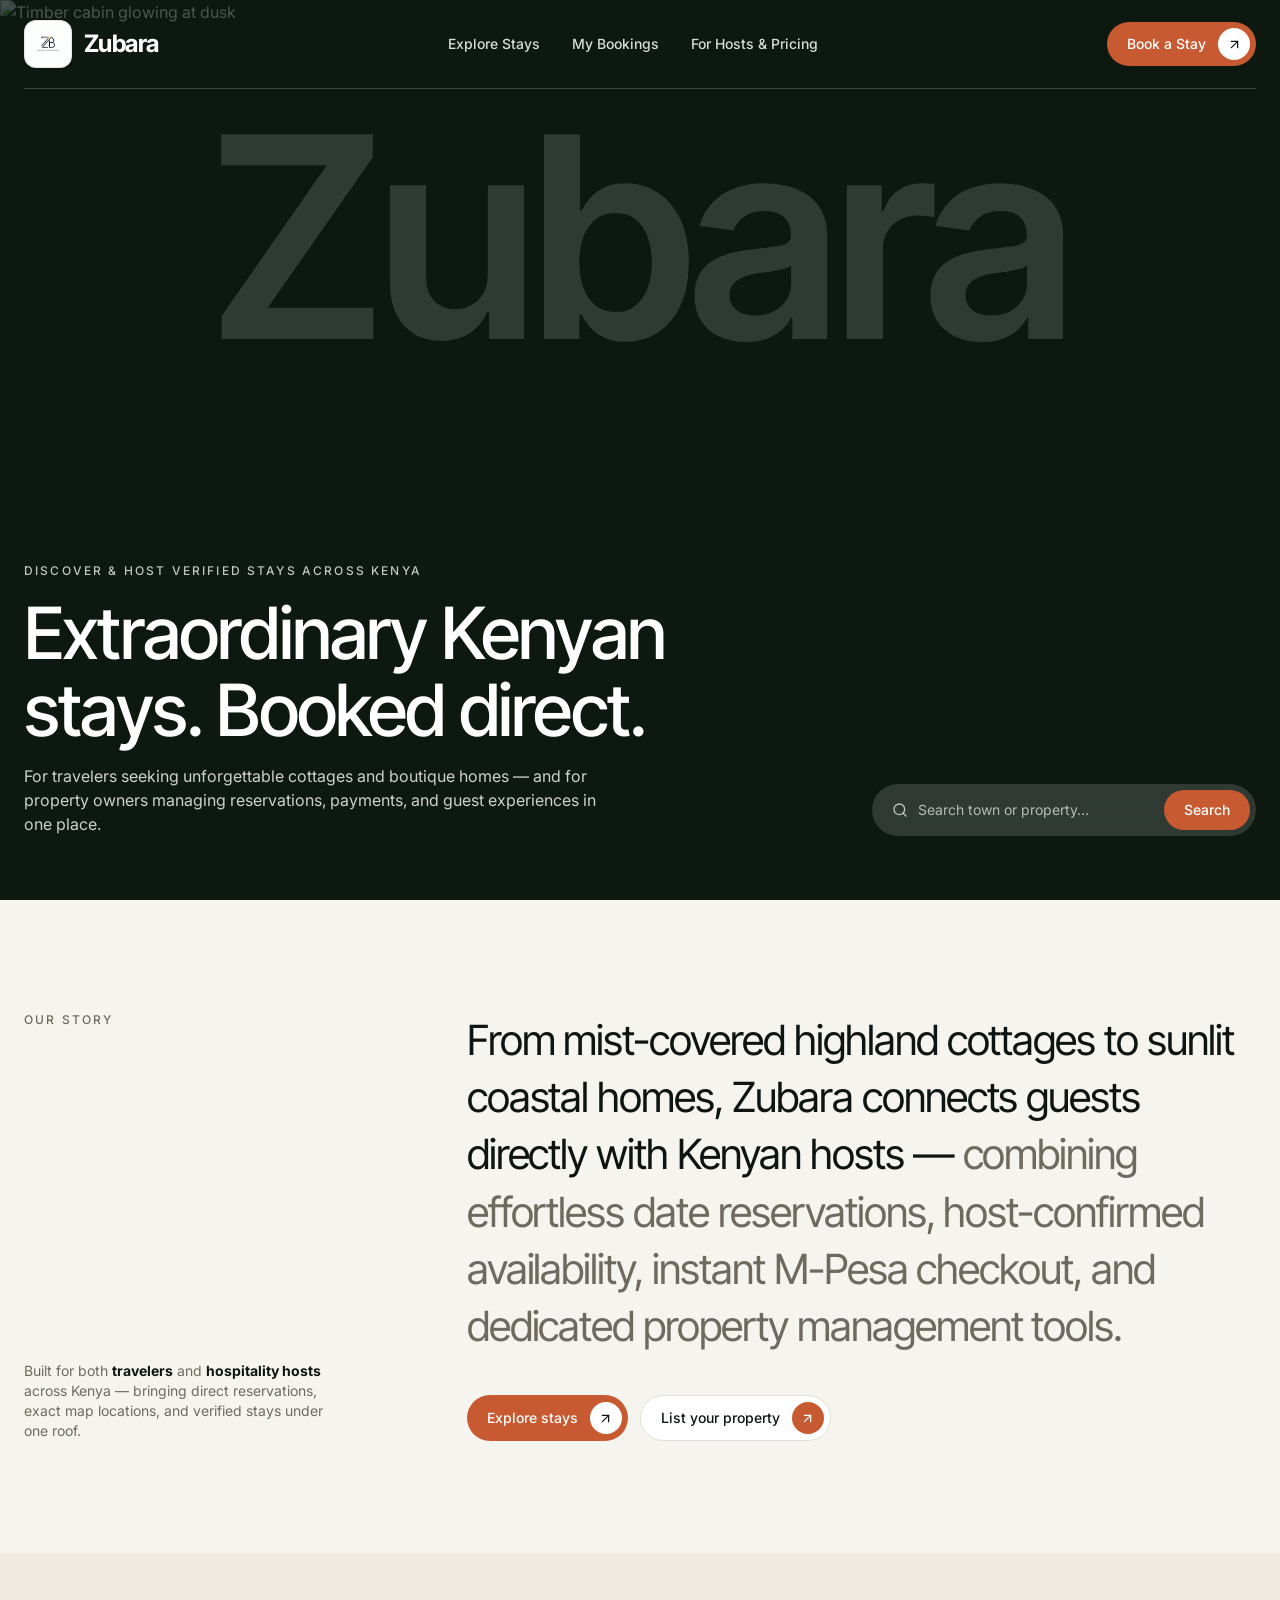
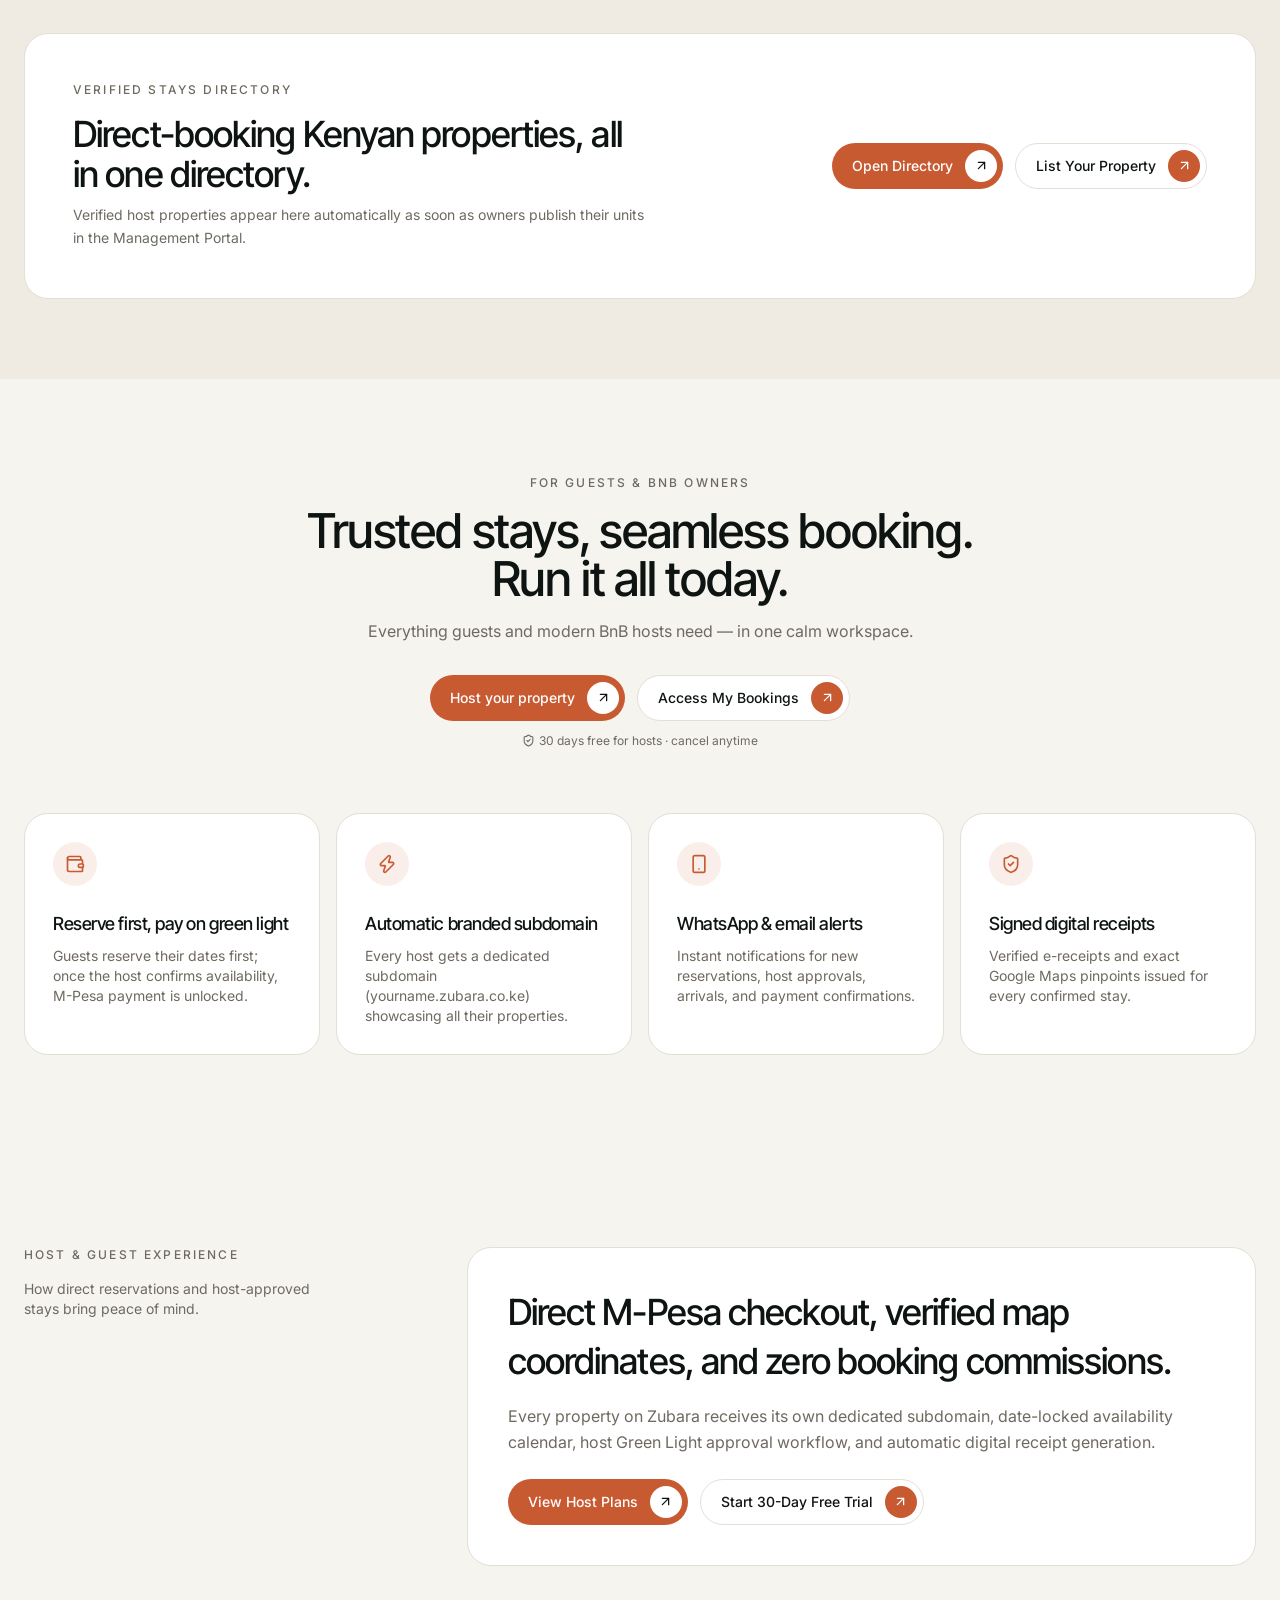
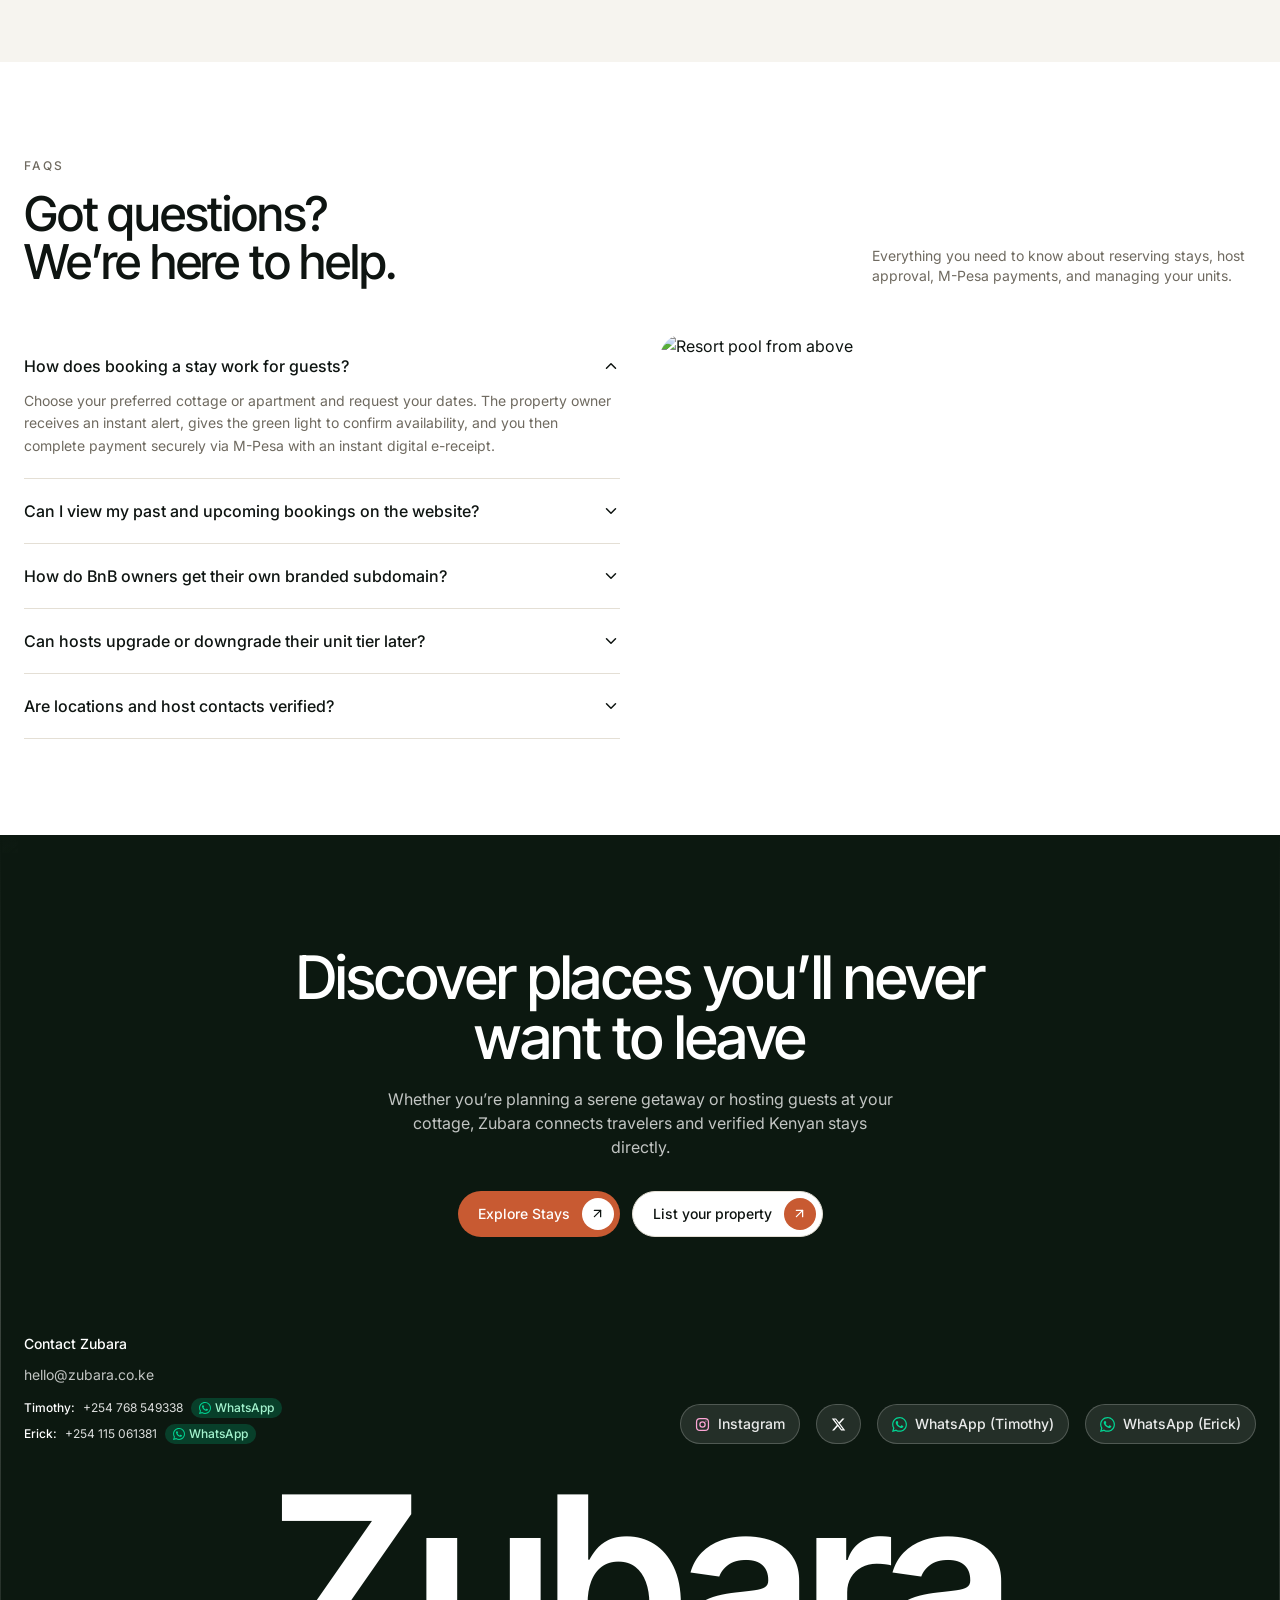
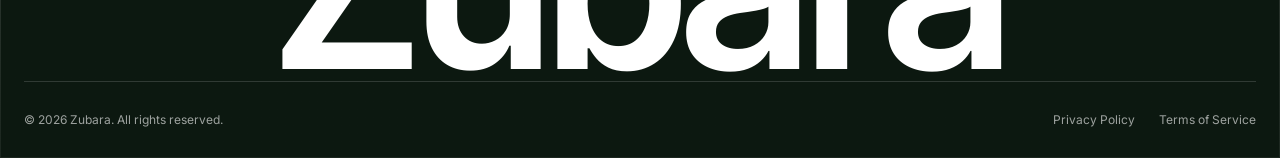
==== commit 1b7ec302: "Deploy mobile UX polish & adaptive footer wordmark" ====
--- a/index.html
+++ b/index.html
@@ -21,10 +21,10 @@
     <link rel="icon" type="image/jpeg" href="/zubara-logo.jpg?v=3" />
     <link rel="shortcut icon" href="/favicon.ico?v=3" />
     <link rel="apple-touch-icon" href="/zubara-logo.jpg?v=3" />
-    <script type="module" crossorigin src="/assets/index-CfBrZChF.js"></script>
-    <link rel="stylesheet" crossorigin href="/assets/index-BLuEWuDk.css">
+    <script type="module" crossorigin src="/assets/index-DnrffEjR.js"></script>
+    <link rel="stylesheet" crossorigin href="/assets/index-BfZB0vJA.css">
   </head>
   <body>
-    <div id="root"><link rel="preload" as="image" href="https://images.unsplash.com/photo-1782226796423-8d72656a332c?auto=format&amp;fit=crop&amp;w=2000&amp;q=80"/><link rel="preload" as="image" href="https://images.unsplash.com/photo-1729808641871-8d8b5ade6bbe?auto=format&amp;fit=crop&amp;w=1400&amp;q=80"/><link rel="preload" as="image" href="https://images.unsplash.com/photo-1741948924635-13a7ddbc6a05?auto=format&amp;fit=crop&amp;w=1400&amp;q=80"/><div><section class="relative min-h-[580px] sm:h-[100svh] sm:min-h-[640px] overflow-hidden bg-forest text-white"><img src="https://images.unsplash.com/photo-1782226796423-8d72656a332c?auto=format&amp;fit=crop&amp;w=2000&amp;q=80" alt="Timber cabin glowing at dusk" class="absolute inset-0 size-full object-cover"/><div class="absolute inset-0 bg-gradient-to-b from-forest/75 via-forest/30 to-forest/95"></div><header class="absolute inset-x-0 top-0 z-30 text-white"><div class="mx-auto flex max-w-7xl items-center justify-between gap-3 px-4 py-3.5 sm:px-6 sm:py-5"><button class="flex shrink-0 items-center gap-2.5 sm:gap-3 whitespace-nowrap font-display font-bold tracking-tight text-white"><img src="[data-uri]" alt="Zubara" class="h-9 w-9 sm:h-12 sm:w-12 shrink-0 rounded-xl border border-black/10 bg-white object-contain p-0.5 sm:p-1 shadow-sm"/><span class="text-lg sm:text-2xl font-bold tracking-tight">Zubara</span></button><nav class="hidden md:flex items-center gap-8 text-sm font-medium"><button class="opacity-85 transition hover:opacity-100">Explore Stays</button><button class="opacity-85 transition hover:opacity-100">My Bookings</button><button class="opacity-85 transition hover:opacity-100">For Hosts &amp; Pricing</button></nav><div class="flex items-center gap-2"><button class="group inline-flex shrink-0 items-center gap-2.5 whitespace-nowrap rounded-full py-1.5 pl-4 pr-1.5 text-xs font-medium transition hover:-translate-y-0.5 hover:shadow-lg sm:gap-3 sm:pl-5 sm:text-sm bg-clay text-white ">Book a Stay<span class="grid size-7 shrink-0 place-items-center rounded-full transition group-hover:rotate-45 sm:size-8 bg-white text-ink"><svg xmlns="http://www.w3.org/2000/svg" width="15" height="15" viewBox="0 0 24 24" fill="none" stroke="currentColor" stroke-width="2" stroke-linecap="round" stroke-linejoin="round" class="lucide lucide-arrow-up-right" aria-hidden="true"><path d="M7 7h10v10"></path><path d="M7 17 17 7"></path></svg></span></button><button type="button" aria-label="Open navigation menu" aria-expanded="false" class="grid size-9 place-items-center rounded-full border transition md:hidden border-white/25 bg-white/15 text-white backdrop-blur"><svg xmlns="http://www.w3.org/2000/svg" width="18" height="18" viewBox="0 0 24 24" fill="none" stroke="currentColor" stroke-width="2" stroke-linecap="round" stroke-linejoin="round" class="lucide lucide-menu" aria-hidden="true"><path d="M4 5h16"></path><path d="M4 12h16"></path><path d="M4 19h16"></path></svg></button></div></div><div class="mx-auto hidden max-w-7xl px-6 md:block"><div class="h-px bg-white/20"></div></div></header><p class="pointer-events-none absolute inset-x-0 top-20 sm:top-24 select-none text-center font-display text-[22vw] font-semibold leading-none tracking-[-0.06em] text-white/15">Zubara</p><div class="relative mx-auto flex h-full min-h-[580px] sm:min-h-0 max-w-7xl flex-col justify-end gap-6 sm:gap-8 px-4 pt-28 pb-12 sm:px-6 sm:pb-16 md:flex-row md:items-end md:justify-between"><div class="rise"><p class="mb-3 sm:mb-4 text-[11px] sm:text-xs font-medium uppercase tracking-[0.18em] text-muted text-white/75">Discover &amp; host verified stays across Kenya</p><h1 class="max-w-2xl text-4xl font-medium leading-[1.06] sm:text-5xl md:text-7xl">Extraordinary Kenyan stays. Booked direct.</h1><p class="mt-3 sm:mt-4 max-w-xl text-sm text-white/80 md:text-base">For travelers seeking unforgettable cottages and boutique homes — and for property owners managing reservations, payments, and guest experiences in one place.</p></div><div class="rise flex w-full max-w-sm items-center rounded-full bg-white/15 p-1.5 backdrop-blur-md" style="animation-delay:.15s"><svg xmlns="http://www.w3.org/2000/svg" width="16" height="16" viewBox="0 0 24 24" fill="none" stroke="currentColor" stroke-width="2" stroke-linecap="round" stroke-linejoin="round" class="lucide lucide-search ml-3.5 shrink-0 text-white/70" aria-hidden="true"><path d="m21 21-4.34-4.34"></path><circle cx="11" cy="11" r="8"></circle></svg><input placeholder="Search town or property…" class="min-w-0 flex-1 bg-transparent px-2.5 text-sm text-white placeholder:text-white/65 focus:outline-none" value=""/><button class="shrink-0 rounded-full bg-clay px-4 py-2 sm:px-5 sm:py-2.5 text-xs sm:text-sm font-medium text-white">Search</button></div></div></section><section class="mx-auto grid max-w-7xl gap-8 sm:gap-12 px-4 py-16 sm:px-6 md:py-28 md:grid-cols-[1fr_2fr]"><div class="flex flex-col justify-between gap-4 sm:gap-8"><p class="mb-3 sm:mb-4 text-[11px] sm:text-xs font-medium uppercase tracking-[0.18em] text-muted ">Our story</p><p class="max-w-xs text-sm text-muted">Built for both <b class="text-ink">travelers</b> and <b class="text-ink">hospitality hosts</b> across Kenya — bringing direct reservations, exact map locations, and verified stays under one roof.</p></div><div><p class="font-display text-2xl leading-snug sm:text-3xl md:text-[2.6rem]">From mist-covered highland cottages to sunlit coastal homes, Zubara connects guests directly with Kenyan hosts —<!-- --> <span class="text-muted">combining effortless date reservations, host-confirmed availability, instant M-Pesa checkout, and dedicated property management tools.</span></p><div class="mt-8 sm:mt-10 flex flex-wrap gap-3"><button class="group inline-flex shrink-0 items-center gap-2.5 whitespace-nowrap rounded-full py-1.5 pl-4 pr-1.5 text-xs font-medium transition hover:-translate-y-0.5 hover:shadow-lg sm:gap-3 sm:pl-5 sm:text-sm bg-clay text-white ">Explore stays<span class="grid size-7 shrink-0 place-items-center rounded-full transition group-hover:rotate-45 sm:size-8 bg-white text-ink"><svg xmlns="http://www.w3.org/2000/svg" width="15" height="15" viewBox="0 0 24 24" fill="none" stroke="currentColor" stroke-width="2" stroke-linecap="round" stroke-linejoin="round" class="lucide lucide-arrow-up-right" aria-hidden="true"><path d="M7 7h10v10"></path><path d="M7 17 17 7"></path></svg></span></button><button class="group inline-flex shrink-0 items-center gap-2.5 whitespace-nowrap rounded-full py-1.5 pl-4 pr-1.5 text-xs font-medium transition hover:-translate-y-0.5 hover:shadow-lg sm:gap-3 sm:pl-5 sm:text-sm bg-white text-ink border border-line ">List your property<span class="grid size-7 shrink-0 place-items-center rounded-full transition group-hover:rotate-45 sm:size-8 bg-clay text-white"><svg xmlns="http://www.w3.org/2000/svg" width="15" height="15" viewBox="0 0 24 24" fill="none" stroke="currentColor" stroke-width="2" stroke-linecap="round" stroke-linejoin="round" class="lucide lucide-arrow-up-right" aria-hidden="true"><path d="M7 7h10v10"></path><path d="M7 17 17 7"></path></svg></span></button></div></div></section><section class="bg-sand/60 py-16 sm:py-20"><div class="mx-auto max-w-7xl px-4 sm:px-6"><div class="rounded-3xl border border-line bg-white p-6 sm:p-10 md:p-12 flex flex-col md:flex-row md:items-center md:justify-between gap-6"><div class="max-w-xl"><p class="mb-3 sm:mb-4 text-[11px] sm:text-xs font-medium uppercase tracking-[0.18em] text-muted mb-2">Verified Stays Directory</p><h2 class="text-2xl font-medium sm:text-3xl md:text-4xl">Direct-booking Kenyan properties, all in one directory.</h2><p class="mt-2.5 text-sm text-muted leading-relaxed">Verified host properties appear here automatically as soon as owners publish their units in the Management Portal.</p></div><div class="flex flex-wrap gap-3"><button class="group inline-flex shrink-0 items-center gap-2.5 whitespace-nowrap rounded-full py-1.5 pl-4 pr-1.5 text-xs font-medium transition hover:-translate-y-0.5 hover:shadow-lg sm:gap-3 sm:pl-5 sm:text-sm bg-clay text-white ">Open Directory<span class="grid size-7 shrink-0 place-items-center rounded-full transition group-hover:rotate-45 sm:size-8 bg-white text-ink"><svg xmlns="http://www.w3.org/2000/svg" width="15" height="15" viewBox="0 0 24 24" fill="none" stroke="currentColor" stroke-width="2" stroke-linecap="round" stroke-linejoin="round" class="lucide lucide-arrow-up-right" aria-hidden="true"><path d="M7 7h10v10"></path><path d="M7 17 17 7"></path></svg></span></button><button class="group inline-flex shrink-0 items-center gap-2.5 whitespace-nowrap rounded-full py-1.5 pl-4 pr-1.5 text-xs font-medium transition hover:-translate-y-0.5 hover:shadow-lg sm:gap-3 sm:pl-5 sm:text-sm bg-white text-ink border border-line ">List Your Property<span class="grid size-7 shrink-0 place-items-center rounded-full transition group-hover:rotate-45 sm:size-8 bg-clay text-white"><svg xmlns="http://www.w3.org/2000/svg" width="15" height="15" viewBox="0 0 24 24" fill="none" stroke="currentColor" stroke-width="2" stroke-linecap="round" stroke-linejoin="round" class="lucide lucide-arrow-up-right" aria-hidden="true"><path d="M7 7h10v10"></path><path d="M7 17 17 7"></path></svg></span></button></div></div></div></section><section class="mx-auto max-w-7xl px-4 py-16 sm:px-6 md:py-24 text-center"><p class="mb-3 sm:mb-4 text-[11px] sm:text-xs font-medium uppercase tracking-[0.18em] text-muted ">For Guests &amp; BnB Owners</p><h2 class="mx-auto max-w-2xl text-3xl font-medium sm:text-4xl md:text-5xl">Trusted stays, seamless booking. Run it all today.</h2><p class="mt-3 sm:mt-4 text-sm sm:text-base text-muted">Everything guests and modern BnB hosts need — in one calm workspace.</p><div class="mt-7 sm:mt-8 flex flex-wrap justify-center gap-3"><button class="group inline-flex shrink-0 items-center gap-2.5 whitespace-nowrap rounded-full py-1.5 pl-4 pr-1.5 text-xs font-medium transition hover:-translate-y-0.5 hover:shadow-lg sm:gap-3 sm:pl-5 sm:text-sm bg-clay text-white ">Host your property<span class="grid size-7 shrink-0 place-items-center rounded-full transition group-hover:rotate-45 sm:size-8 bg-white text-ink"><svg xmlns="http://www.w3.org/2000/svg" width="15" height="15" viewBox="0 0 24 24" fill="none" stroke="currentColor" stroke-width="2" stroke-linecap="round" stroke-linejoin="round" class="lucide lucide-arrow-up-right" aria-hidden="true"><path d="M7 7h10v10"></path><path d="M7 17 17 7"></path></svg></span></button><button class="group inline-flex shrink-0 items-center gap-2.5 whitespace-nowrap rounded-full py-1.5 pl-4 pr-1.5 text-xs font-medium transition hover:-translate-y-0.5 hover:shadow-lg sm:gap-3 sm:pl-5 sm:text-sm bg-white text-ink border border-line ">Access My Bookings<span class="grid size-7 shrink-0 place-items-center rounded-full transition group-hover:rotate-45 sm:size-8 bg-clay text-white"><svg xmlns="http://www.w3.org/2000/svg" width="15" height="15" viewBox="0 0 24 24" fill="none" stroke="currentColor" stroke-width="2" stroke-linecap="round" stroke-linejoin="round" class="lucide lucide-arrow-up-right" aria-hidden="true"><path d="M7 7h10v10"></path><path d="M7 17 17 7"></path></svg></span></button></div><p class="mt-3 flex items-center justify-center gap-1 text-xs text-muted"><svg xmlns="http://www.w3.org/2000/svg" width="13" height="13" viewBox="0 0 24 24" fill="none" stroke="currentColor" stroke-width="2" stroke-linecap="round" stroke-linejoin="round" class="lucide lucide-shield-check" aria-hidden="true"><path d="M20 13c0 5-3.5 7.5-7.66 8.95a1 1 0 0 1-.67-.01C7.5 20.5 4 18 4 13V6a1 1 0 0 1 1-1c2 0 4.5-1.2 6.24-2.72a1.17 1.17 0 0 1 1.52 0C14.51 3.81 17 5 19 5a1 1 0 0 1 1 1z"></path><path d="m9 12 2 2 4-4"></path></svg> 30 days free for hosts · cancel anytime</p><div class="mt-12 sm:mt-16 grid gap-4 text-left sm:grid-cols-2 lg:grid-cols-4"><div class="rounded-3xl border border-line bg-white p-6 sm:p-7 transition hover:-translate-y-1 hover:shadow-xl"><span class="grid size-11 place-items-center rounded-full bg-clay/10 text-clay"><svg xmlns="http://www.w3.org/2000/svg" width="20" height="20" viewBox="0 0 24 24" fill="none" stroke="currentColor" stroke-width="2" stroke-linecap="round" stroke-linejoin="round" class="lucide lucide-wallet" aria-hidden="true"><path d="M19 7V4a1 1 0 0 0-1-1H5a2 2 0 0 0 0 4h15a1 1 0 0 1 1 1v4h-3a2 2 0 0 0 0 4h3a1 1 0 0 0 1-1v-2a1 1 0 0 0-1-1"></path><path d="M3 5v14a2 2 0 0 0 2 2h15a1 1 0 0 0 1-1v-4"></path></svg></span><h3 class="mt-5 sm:mt-6 text-lg font-medium">Reserve first, pay on green light</h3><p class="mt-2 text-sm text-muted">Guests reserve their dates first; once the host confirms availability, M-Pesa payment is unlocked.</p></div><div class="rounded-3xl border border-line bg-white p-6 sm:p-7 transition hover:-translate-y-1 hover:shadow-xl"><span class="grid size-11 place-items-center rounded-full bg-clay/10 text-clay"><svg xmlns="http://www.w3.org/2000/svg" width="20" height="20" viewBox="0 0 24 24" fill="none" stroke="currentColor" stroke-width="2" stroke-linecap="round" stroke-linejoin="round" class="lucide lucide-zap" aria-hidden="true"><path d="M15.914 4a1.5 1.5 0 00-2.474-1.561l-9 9A1.5 1.5 0 005.5 14h4.002a.5.5 0 01.471.666L8.086 20a1.5 1.5 0 002.475 1.56l9-9A1.5 1.5 0 0018.5 10h-3.997a.5.5 0 01-.472-.667z"></path></svg></span><h3 class="mt-5 sm:mt-6 text-lg font-medium">Automatic branded subdomain</h3><p class="mt-2 text-sm text-muted">Every host gets a dedicated subdomain (yourname.zubara.co.ke) showcasing all their properties.</p></div><div class="rounded-3xl border border-line bg-white p-6 sm:p-7 transition hover:-translate-y-1 hover:shadow-xl"><span class="grid size-11 place-items-center rounded-full bg-clay/10 text-clay"><svg xmlns="http://www.w3.org/2000/svg" width="20" height="20" viewBox="0 0 24 24" fill="none" stroke="currentColor" stroke-width="2" stroke-linecap="round" stroke-linejoin="round" class="lucide lucide-smartphone" aria-hidden="true"><rect width="14" height="20" x="5" y="2" rx="2" ry="2"></rect><path d="M12 18h.01"></path></svg></span><h3 class="mt-5 sm:mt-6 text-lg font-medium">WhatsApp &amp; email alerts</h3><p class="mt-2 text-sm text-muted">Instant notifications for new reservations, host approvals, arrivals, and payment confirmations.</p></div><div class="rounded-3xl border border-line bg-white p-6 sm:p-7 transition hover:-translate-y-1 hover:shadow-xl"><span class="grid size-11 place-items-center rounded-full bg-clay/10 text-clay"><svg xmlns="http://www.w3.org/2000/svg" width="20" height="20" viewBox="0 0 24 24" fill="none" stroke="currentColor" stroke-width="2" stroke-linecap="round" stroke-linejoin="round" class="lucide lucide-shield-check" aria-hidden="true"><path d="M20 13c0 5-3.5 7.5-7.66 8.95a1 1 0 0 1-.67-.01C7.5 20.5 4 18 4 13V6a1 1 0 0 1 1-1c2 0 4.5-1.2 6.24-2.72a1.17 1.17 0 0 1 1.52 0C14.51 3.81 17 5 19 5a1 1 0 0 1 1 1z"></path><path d="m9 12 2 2 4-4"></path></svg></span><h3 class="mt-5 sm:mt-6 text-lg font-medium">Signed digital receipts</h3><p class="mt-2 text-sm text-muted">Verified e-receipts and exact Google Maps pinpoints issued for every confirmed stay.</p></div></div></section><section class="mx-auto grid max-w-7xl gap-8 sm:gap-12 px-4 py-16 sm:px-6 md:py-24 md:grid-cols-[1fr_2fr]"><div><p class="mb-3 sm:mb-4 text-[11px] sm:text-xs font-medium uppercase tracking-[0.18em] text-muted ">Host &amp; Guest Experience</p><p class="max-w-xs text-sm text-muted">How direct reservations and host-approved stays bring peace of mind.</p></div><div class="rounded-3xl border border-line bg-white p-6 sm:p-8 md:p-10"><h3 class="text-2xl font-medium sm:text-3xl md:text-4xl leading-snug">Direct M-Pesa checkout, verified map coordinates, and zero booking commissions.</h3><p class="mt-4 text-sm sm:text-base text-muted leading-relaxed">Every property on Zubara receives its own dedicated subdomain, date-locked availability calendar, host Green Light approval workflow, and automatic digital receipt generation.</p><div class="mt-6 flex flex-wrap gap-3"><button class="group inline-flex shrink-0 items-center gap-2.5 whitespace-nowrap rounded-full py-1.5 pl-4 pr-1.5 text-xs font-medium transition hover:-translate-y-0.5 hover:shadow-lg sm:gap-3 sm:pl-5 sm:text-sm bg-clay text-white ">View Host Plans<span class="grid size-7 shrink-0 place-items-center rounded-full transition group-hover:rotate-45 sm:size-8 bg-white text-ink"><svg xmlns="http://www.w3.org/2000/svg" width="15" height="15" viewBox="0 0 24 24" fill="none" stroke="currentColor" stroke-width="2" stroke-linecap="round" stroke-linejoin="round" class="lucide lucide-arrow-up-right" aria-hidden="true"><path d="M7 7h10v10"></path><path d="M7 17 17 7"></path></svg></span></button><button class="group inline-flex shrink-0 items-center gap-2.5 whitespace-nowrap rounded-full py-1.5 pl-4 pr-1.5 text-xs font-medium transition hover:-translate-y-0.5 hover:shadow-lg sm:gap-3 sm:pl-5 sm:text-sm bg-white text-ink border border-line ">Start 30-Day Free Trial<span class="grid size-7 shrink-0 place-items-center rounded-full transition group-hover:rotate-45 sm:size-8 bg-clay text-white"><svg xmlns="http://www.w3.org/2000/svg" width="15" height="15" viewBox="0 0 24 24" fill="none" stroke="currentColor" stroke-width="2" stroke-linecap="round" stroke-linejoin="round" class="lucide lucide-arrow-up-right" aria-hidden="true"><path d="M7 7h10v10"></path><path d="M7 17 17 7"></path></svg></span></button></div></div></section><section class="bg-white py-16 sm:py-24"><div class="mx-auto max-w-7xl px-4 sm:px-6"><div class="mb-10 sm:mb-12 flex flex-col justify-between gap-4 md:flex-row md:items-end"><div><p class="mb-3 sm:mb-4 text-[11px] sm:text-xs font-medium uppercase tracking-[0.18em] text-muted ">FAQs</p><h2 class="text-3xl font-medium sm:text-4xl md:text-5xl">Got questions?<br/>We’re here to help.</h2></div><p class="max-w-sm text-sm text-muted">Everything you need to know about reserving stays, host approval, M-Pesa payments, and managing your units.</p></div><div class="grid gap-8 sm:gap-10 md:grid-cols-2"><div><div class="border-b border-line py-4 sm:py-5"><button class="flex w-full items-center justify-between gap-3 text-left text-sm sm:text-base font-medium"><span>How does booking a stay work for guests?</span><svg xmlns="http://www.w3.org/2000/svg" width="18" height="18" viewBox="0 0 24 24" fill="none" stroke="currentColor" stroke-width="2" stroke-linecap="round" stroke-linejoin="round" class="lucide lucide-chevron-down shrink-0 transition rotate-180" aria-hidden="true"><path d="m6 9 6 6 6-6"></path></svg></button><p class="rise mt-3 text-sm text-muted leading-relaxed">Choose your preferred cottage or apartment and request your dates. The property owner receives an instant alert, gives the green light to confirm availability, and you then complete payment securely via M-Pesa with an instant digital e-receipt.</p></div><div class="border-b border-line py-4 sm:py-5"><button class="flex w-full items-center justify-between gap-3 text-left text-sm sm:text-base font-medium"><span>Can I view my past and upcoming bookings on the website?</span><svg xmlns="http://www.w3.org/2000/svg" width="18" height="18" viewBox="0 0 24 24" fill="none" stroke="currentColor" stroke-width="2" stroke-linecap="round" stroke-linejoin="round" class="lucide lucide-chevron-down shrink-0 transition" aria-hidden="true"><path d="m6 9 6 6 6-6"></path></svg></button></div><div class="border-b border-line py-4 sm:py-5"><button class="flex w-full items-center justify-between gap-3 text-left text-sm sm:text-base font-medium"><span>How do BnB owners get their own branded subdomain?</span><svg xmlns="http://www.w3.org/2000/svg" width="18" height="18" viewBox="0 0 24 24" fill="none" stroke="currentColor" stroke-width="2" stroke-linecap="round" stroke-linejoin="round" class="lucide lucide-chevron-down shrink-0 transition" aria-hidden="true"><path d="m6 9 6 6 6-6"></path></svg></button></div><div class="border-b border-line py-4 sm:py-5"><button class="flex w-full items-center justify-between gap-3 text-left text-sm sm:text-base font-medium"><span>Can hosts upgrade or downgrade their unit tier later?</span><svg xmlns="http://www.w3.org/2000/svg" width="18" height="18" viewBox="0 0 24 24" fill="none" stroke="currentColor" stroke-width="2" stroke-linecap="round" stroke-linejoin="round" class="lucide lucide-chevron-down shrink-0 transition" aria-hidden="true"><path d="m6 9 6 6 6-6"></path></svg></button></div><div class="border-b border-line py-4 sm:py-5"><button class="flex w-full items-center justify-between gap-3 text-left text-sm sm:text-base font-medium"><span>Are locations and host contacts verified?</span><svg xmlns="http://www.w3.org/2000/svg" width="18" height="18" viewBox="0 0 24 24" fill="none" stroke="currentColor" stroke-width="2" stroke-linecap="round" stroke-linejoin="round" class="lucide lucide-chevron-down shrink-0 transition" aria-hidden="true"><path d="m6 9 6 6 6-6"></path></svg></button></div></div><img src="https://images.unsplash.com/photo-1729808641871-8d8b5ade6bbe?auto=format&amp;fit=crop&amp;w=1400&amp;q=80" alt="Resort pool from above" class="h-64 sm:h-full sm:min-h-80 w-full rounded-3xl object-cover"/></div></div></section><footer class="relative overflow-hidden bg-forest text-white"><img src="https://images.unsplash.com/photo-1741948924635-13a7ddbc6a05?auto=format&amp;fit=crop&amp;w=1400&amp;q=80" alt="" class="absolute inset-0 size-full object-cover opacity-45"/><div class="absolute inset-0 bg-gradient-to-b from-forest via-forest/40 to-forest/80"></div><div class="relative mx-auto max-w-7xl px-4 pt-16 sm:px-6 sm:pt-28"><div class="mx-auto max-w-3xl text-center"><h2 class="text-3xl font-medium sm:text-4xl md:text-6xl">Discover places you’ll never want to leave</h2><p class="mx-auto mt-4 sm:mt-5 max-w-lg text-sm sm:text-base text-white/75">Whether you’re planning a serene getaway or hosting guests at your cottage, Zubara connects travelers and verified Kenyan stays directly.</p><div class="mt-7 sm:mt-8 flex flex-wrap justify-center gap-3"><button class="group inline-flex shrink-0 items-center gap-2.5 whitespace-nowrap rounded-full py-1.5 pl-4 pr-1.5 text-xs font-medium transition hover:-translate-y-0.5 hover:shadow-lg sm:gap-3 sm:pl-5 sm:text-sm bg-clay text-white ">Explore Stays<span class="grid size-7 shrink-0 place-items-center rounded-full transition group-hover:rotate-45 sm:size-8 bg-white text-ink"><svg xmlns="http://www.w3.org/2000/svg" width="15" height="15" viewBox="0 0 24 24" fill="none" stroke="currentColor" stroke-width="2" stroke-linecap="round" stroke-linejoin="round" class="lucide lucide-arrow-up-right" aria-hidden="true"><path d="M7 7h10v10"></path><path d="M7 17 17 7"></path></svg></span></button><button class="group inline-flex shrink-0 items-center gap-2.5 whitespace-nowrap rounded-full py-1.5 pl-4 pr-1.5 text-xs font-medium transition hover:-translate-y-0.5 hover:shadow-lg sm:gap-3 sm:pl-5 sm:text-sm bg-white text-ink border border-line ">List your property<span class="grid size-7 shrink-0 place-items-center rounded-full transition group-hover:rotate-45 sm:size-8 bg-clay text-white"><svg xmlns="http://www.w3.org/2000/svg" width="15" height="15" viewBox="0 0 24 24" fill="none" stroke="currentColor" stroke-width="2" stroke-linecap="round" stroke-linejoin="round" class="lucide lucide-arrow-up-right" aria-hidden="true"><path d="M7 7h10v10"></path><path d="M7 17 17 7"></path></svg></span></button></div></div><div class="relative z-10 mt-14 sm:mt-24 flex flex-col justify-between gap-6 text-sm text-white/75 md:flex-row md:items-end"><div class="space-y-2 leading-relaxed"><p class="font-medium text-white">Contact Zubara</p><p><a href="mailto:hello@zubara.co.ke" class="hover:text-white underline-offset-4 hover:underline">hello@zubara.co.ke</a></p><div class="flex flex-col gap-1.5 pt-1 text-xs text-white/85"><div class="flex flex-wrap items-center gap-2"><span class="font-medium text-white">Timothy:</span><a href="tel:+254768549338" class="hover:text-white underline-offset-4 hover:underline">+254 768 549338</a><a href="https://wa.me/254768549338?text=Hello%20Timothy!%20I%20am%20reaching%20out%20regarding%20Zubara." target="_blank" rel="noopener noreferrer" class="inline-flex items-center gap-1 rounded-full bg-emerald-600/30 px-2 py-0.5 text-xs font-medium text-emerald-200 transition hover:bg-emerald-600 hover:text-white" title="WhatsApp Timothy"><svg width="12" height="12" viewBox="0 0 24 24" fill="currentColor" aria-hidden="true" class="shrink-0 text-emerald-400"><path d="M20.52 3.48A11.82 11.82 0 0 0 12.06 0C5.52 0 .2 5.32.2 11.86c0 2.09.55 4.13 1.59 5.93L0 24l6.37-1.67a11.83 11.83 0 0 0 5.68 1.45h.01c6.54 0 11.86-5.32 11.86-11.86 0-3.17-1.23-6.15-3.4-8.44ZM12.06 21.78h-.01a9.86 9.86 0 0 1-5.03-1.38l-.36-.21-3.78.99 1.01-3.68-.24-.38a9.84 9.84 0 0 1-1.51-5.26C2.14 6.42 6.59 1.97 12.06 1.97c2.65 0 5.14 1.03 7.01 2.9a9.84 9.84 0 0 1 2.9 7.01c0 5.46-4.45 9.9-9.91 9.9Zm5.43-7.42c-.3-.15-1.76-.87-2.03-.97-.27-.1-.47-.15-.67.15-.2.3-.77.97-.94 1.17-.17.2-.35.22-.65.07-.3-.15-1.26-.46-2.4-1.48-.89-.79-1.48-1.77-1.66-2.07-.17-.3-.02-.46.13-.61.13-.13.3-.35.45-.52.15-.17.2-.3.3-.5.1-.2.05-.37-.02-.52-.08-.15-.67-1.62-.92-2.21-.24-.58-.49-.5-.67-.51h-.57c-.2 0-.52.07-.79.37-.27.3-1.04 1.02-1.04 2.48s1.07 2.88 1.21 3.08c.15.2 2.1 3.2 5.08 4.49.71.31 1.26.49 1.69.63.71.23 1.36.2 1.87.12.57-.09 1.76-.72 2.01-1.41.25-.69.25-1.29.17-1.41-.07-.12-.27-.2-.57-.35Z"></path></svg>WhatsApp</a></div><div class="flex flex-wrap items-center gap-2"><span class="font-medium text-white">Erick:</span><a href="tel:+254115061381" class="hover:text-white underline-offset-4 hover:underline">+254 115 061381</a><a href="https://wa.me/254115061381?text=Hello%20Erick!%20I%20am%20reaching%20out%20regarding%20Zubara." target="_blank" rel="noopener noreferrer" class="inline-flex items-center gap-1 rounded-full bg-emerald-600/30 px-2 py-0.5 text-xs font-medium text-emerald-200 transition hover:bg-emerald-600 hover:text-white" title="WhatsApp Erick"><svg width="12" height="12" viewBox="0 0 24 24" fill="currentColor" aria-hidden="true" class="shrink-0 text-emerald-400"><path d="M20.52 3.48A11.82 11.82 0 0 0 12.06 0C5.52 0 .2 5.32.2 11.86c0 2.09.55 4.13 1.59 5.93L0 24l6.37-1.67a11.83 11.83 0 0 0 5.68 1.45h.01c6.54 0 11.86-5.32 11.86-11.86 0-3.17-1.23-6.15-3.4-8.44ZM12.06 21.78h-.01a9.86 9.86 0 0 1-5.03-1.38l-.36-.21-3.78.99 1.01-3.68-.24-.38a9.84 9.84 0 0 1-1.51-5.26C2.14 6.42 6.59 1.97 12.06 1.97c2.65 0 5.14 1.03 7.01 2.9a9.84 9.84 0 0 1 2.9 7.01c0 5.46-4.45 9.9-9.91 9.9Zm5.43-7.42c-.3-.15-1.76-.87-2.03-.97-.27-.1-.47-.15-.67.15-.2.3-.77.97-.94 1.17-.17.2-.35.22-.65.07-.3-.15-1.26-.46-2.4-1.48-.89-.79-1.48-1.77-1.66-2.07-.17-.3-.02-.46.13-.61.13-.13.3-.35.45-.52.15-.17.2-.3.3-.5.1-.2.05-.37-.02-.52-.08-.15-.67-1.62-.92-2.21-.24-.58-.49-.5-.67-.51h-.57c-.2 0-.52.07-.79.37-.27.3-1.04 1.02-1.04 2.48s1.07 2.88 1.21 3.08c.15.2 2.1 3.2 5.08 4.49.71.31 1.26.49 1.69.63.71.23 1.36.2 1.87.12.57-.09 1.76-.72 2.01-1.41.25-.69.25-1.29.17-1.41-.07-.12-.27-.2-.57-.35Z"></path></svg>WhatsApp</a></div></div></div><div class="flex flex-wrap items-center gap-2.5 sm:gap-4"><a href="https://www.instagram.com/zubaraproperty/" target="_blank" rel="noopener noreferrer" aria-label="Instagram" title="Instagram" class="relative z-10 inline-flex cursor-pointer items-center gap-2 rounded-full border border-white/20 bg-white/10 px-3.5 py-1.5 text-xs sm:text-sm font-medium text-white/90 transition hover:border-white/40 hover:bg-white/20 hover:text-white"><svg width="15" height="15" viewBox="0 0 24 24" fill="none" stroke="currentColor" stroke-width="2" stroke-linecap="round" stroke-linejoin="round" aria-hidden="true" class="shrink-0 text-pink-300"><rect x="2.5" y="2.5" width="19" height="19" rx="5.5"></rect><circle cx="12" cy="12" r="4.2"></circle><circle cx="17.5" cy="6.5" r="1" fill="currentColor" stroke="none"></circle></svg>Instagram</a><a href="https://x.com/zubaraBNB" target="_blank" rel="noopener noreferrer" aria-label="X" title="X" class="relative z-10 inline-flex cursor-pointer items-center gap-2 rounded-full border border-white/20 bg-white/10 px-3.5 py-1.5 text-xs sm:text-sm font-medium text-white/90 transition hover:border-white/40 hover:bg-white/20 hover:text-white"><svg width="15" height="15" viewBox="0 0 24 24" fill="currentColor" aria-hidden="true" class="shrink-0 text-white"><path d="M18.244 2.25h3.308l-7.227 8.26 8.502 11.24H16.17l-5.214-6.817L4.99 21.75H1.68l7.73-8.835L1.254 2.25H8.08l4.713 6.231zm-1.161 17.52h1.833L7.084 4.126H5.117z"></path></svg></a><a href="https://wa.me/254768549338?text=Hello%20Timothy!%20I%20would%20like%20to%20enquire%20about%20Zubara%20stays%20and%20property%20management%20services." target="_blank" rel="noopener noreferrer" aria-label="WhatsApp (Timothy)" title="WhatsApp (Timothy)" class="relative z-10 inline-flex cursor-pointer items-center gap-2 rounded-full border border-white/20 bg-white/10 px-3.5 py-1.5 text-xs sm:text-sm font-medium text-white/90 transition hover:border-white/40 hover:bg-white/20 hover:text-white"><svg width="15" height="15" viewBox="0 0 24 24" fill="currentColor" aria-hidden="true" class="shrink-0 text-emerald-400"><path d="M20.52 3.48A11.82 11.82 0 0 0 12.06 0C5.52 0 .2 5.32.2 11.86c0 2.09.55 4.13 1.59 5.93L0 24l6.37-1.67a11.83 11.83 0 0 0 5.68 1.45h.01c6.54 0 11.86-5.32 11.86-11.86 0-3.17-1.23-6.15-3.4-8.44ZM12.06 21.78h-.01a9.86 9.86 0 0 1-5.03-1.38l-.36-.21-3.78.99 1.01-3.68-.24-.38a9.84 9.84 0 0 1-1.51-5.26C2.14 6.42 6.59 1.97 12.06 1.97c2.65 0 5.14 1.03 7.01 2.9a9.84 9.84 0 0 1 2.9 7.01c0 5.46-4.45 9.9-9.91 9.9Zm5.43-7.42c-.3-.15-1.76-.87-2.03-.97-.27-.1-.47-.15-.67.15-.2.3-.77.97-.94 1.17-.17.2-.35.22-.65.07-.3-.15-1.26-.46-2.4-1.48-.89-.79-1.48-1.77-1.66-2.07-.17-.3-.02-.46.13-.61.13-.13.3-.35.45-.52.15-.17.2-.3.3-.5.1-.2.05-.37-.02-.52-.08-.15-.67-1.62-.92-2.21-.24-.58-.49-.5-.67-.51h-.57c-.2 0-.52.07-.79.37-.27.3-1.04 1.02-1.04 2.48s1.07 2.88 1.21 3.08c.15.2 2.1 3.2 5.08 4.49.71.31 1.26.49 1.69.63.71.23 1.36.2 1.87.12.57-.09 1.76-.72 2.01-1.41.25-.69.25-1.29.17-1.41-.07-.12-.27-.2-.57-.35Z"></path></svg>WhatsApp (Timothy)</a><a href="https://wa.me/254115061381?text=Hello%20Erick!%20I%20would%20like%20to%20enquire%20about%20Zubara%20stays%20and%20property%20management%20services." target="_blank" rel="noopener noreferrer" aria-label="WhatsApp (Erick)" title="WhatsApp (Erick)" class="relative z-10 inline-flex cursor-pointer items-center gap-2 rounded-full border border-white/20 bg-white/10 px-3.5 py-1.5 text-xs sm:text-sm font-medium text-white/90 transition hover:border-white/40 hover:bg-white/20 hover:text-white"><svg width="15" height="15" viewBox="0 0 24 24" fill="currentColor" aria-hidden="true" class="shrink-0 text-emerald-400"><path d="M20.52 3.48A11.82 11.82 0 0 0 12.06 0C5.52 0 .2 5.32.2 11.86c0 2.09.55 4.13 1.59 5.93L0 24l6.37-1.67a11.83 11.83 0 0 0 5.68 1.45h.01c6.54 0 11.86-5.32 11.86-11.86 0-3.17-1.23-6.15-3.4-8.44ZM12.06 21.78h-.01a9.86 9.86 0 0 1-5.03-1.38l-.36-.21-3.78.99 1.01-3.68-.24-.38a9.84 9.84 0 0 1-1.51-5.26C2.14 6.42 6.59 1.97 12.06 1.97c2.65 0 5.14 1.03 7.01 2.9a9.84 9.84 0 0 1 2.9 7.01c0 5.46-4.45 9.9-9.91 9.9Zm5.43-7.42c-.3-.15-1.76-.87-2.03-.97-.27-.1-.47-.15-.67.15-.2.3-.77.97-.94 1.17-.17.2-.35.22-.65.07-.3-.15-1.26-.46-2.4-1.48-.89-.79-1.48-1.77-1.66-2.07-.17-.3-.02-.46.13-.61.13-.13.3-.35.45-.52.15-.17.2-.3.3-.5.1-.2.05-.37-.02-.52-.08-.15-.67-1.62-.92-2.21-.24-.58-.49-.5-.67-.51h-.57c-.2 0-.52.07-.79.37-.27.3-1.04 1.02-1.04 2.48s1.07 2.88 1.21 3.08c.15.2 2.1 3.2 5.08 4.49.71.31 1.26.49 1.69.63.71.23 1.36.2 1.87.12.57-.09 1.76-.72 2.01-1.41.25-.69.25-1.29.17-1.41-.07-.12-.27-.2-.57-.35Z"></path></svg>WhatsApp (Erick)</a></div></div><p aria-hidden="true" class="pointer-events-none mt-8 sm:mt-10 select-none whitespace-nowrap text-center font-display text-[19vw] font-semibold leading-[0.8] tracking-[-0.06em] lg:text-[15rem]">Zubara</p><div class="relative z-10 flex flex-col justify-between gap-3 border-t border-white/15 py-6 text-xs text-white/60 md:flex-row"><span>© 2026 <!-- -->Zubara<!-- -->. All rights reserved.</span><span class="flex gap-6"><button class="hover:text-white underline-offset-4 hover:underline">Privacy Policy</button><button class="hover:text-white underline-offset-4 hover:underline">Terms of Service</button></span></div></div></footer></div></div>
+    <div id="root"><link rel="preload" as="image" href="https://images.unsplash.com/photo-1782226796423-8d72656a332c?auto=format&amp;fit=crop&amp;w=2000&amp;q=80"/><link rel="preload" as="image" href="https://images.unsplash.com/photo-1729808641871-8d8b5ade6bbe?auto=format&amp;fit=crop&amp;w=1400&amp;q=80"/><link rel="preload" as="image" href="https://images.unsplash.com/photo-1741948924635-13a7ddbc6a05?auto=format&amp;fit=crop&amp;w=1400&amp;q=80"/><div><section class="relative min-h-[580px] sm:h-[100svh] sm:min-h-[640px] overflow-hidden bg-forest text-white"><img src="https://images.unsplash.com/photo-1782226796423-8d72656a332c?auto=format&amp;fit=crop&amp;w=2000&amp;q=80" alt="Timber cabin glowing at dusk" class="absolute inset-0 size-full object-cover"/><div class="absolute inset-0 bg-gradient-to-b from-forest/75 via-forest/30 to-forest/95"></div><header class="absolute inset-x-0 top-0 z-30 text-white"><div class="mx-auto flex max-w-7xl items-center justify-between gap-3 px-4 py-3.5 sm:px-6 sm:py-5"><button class="flex shrink-0 items-center gap-2.5 sm:gap-3 whitespace-nowrap font-display font-bold tracking-tight text-white"><img src="[data-uri]" alt="Zubara" class="h-9 w-9 sm:h-12 sm:w-12 shrink-0 rounded-xl border border-black/10 bg-white object-contain p-0.5 sm:p-1 shadow-sm"/><span class="text-lg sm:text-2xl font-bold tracking-tight">Zubara</span></button><nav class="hidden md:flex items-center gap-8 text-sm font-medium"><button class="opacity-85 transition hover:opacity-100">Explore Stays</button><button class="opacity-85 transition hover:opacity-100">My Bookings</button><button class="opacity-85 transition hover:opacity-100">For Hosts &amp; Pricing</button></nav><div class="flex items-center gap-2"><button class="group inline-flex shrink-0 items-center gap-2.5 whitespace-nowrap rounded-full py-1.5 pl-4 pr-1.5 text-xs font-medium transition hover:-translate-y-0.5 hover:shadow-lg sm:gap-3 sm:pl-5 sm:text-sm bg-clay text-white ">Book a Stay<span class="grid size-7 shrink-0 place-items-center rounded-full transition group-hover:rotate-45 sm:size-8 bg-white text-ink"><svg xmlns="http://www.w3.org/2000/svg" width="15" height="15" viewBox="0 0 24 24" fill="none" stroke="currentColor" stroke-width="2" stroke-linecap="round" stroke-linejoin="round" class="lucide lucide-arrow-up-right" aria-hidden="true"><path d="M7 7h10v10"></path><path d="M7 17 17 7"></path></svg></span></button><button type="button" aria-label="Open navigation menu" aria-expanded="false" class="grid size-11 place-items-center rounded-full border transition md:hidden border-white/25 bg-white/15 text-white backdrop-blur"><svg xmlns="http://www.w3.org/2000/svg" width="18" height="18" viewBox="0 0 24 24" fill="none" stroke="currentColor" stroke-width="2" stroke-linecap="round" stroke-linejoin="round" class="lucide lucide-menu" aria-hidden="true"><path d="M4 5h16"></path><path d="M4 12h16"></path><path d="M4 19h16"></path></svg></button></div></div><div class="mx-auto hidden max-w-7xl px-6 md:block"><div class="h-px bg-white/20"></div></div></header><p class="pointer-events-none absolute inset-x-0 top-20 sm:top-24 select-none text-center font-display text-[22vw] font-semibold leading-none tracking-[-0.06em] text-white/15">Zubara</p><div class="relative mx-auto flex h-full min-h-[580px] sm:min-h-0 max-w-7xl flex-col justify-end gap-6 sm:gap-8 px-4 pt-28 pb-12 sm:px-6 sm:pb-16 md:flex-row md:items-end md:justify-between"><div class="rise"><p class="mb-3 sm:mb-4 text-[11px] sm:text-xs font-medium uppercase tracking-[0.18em] text-muted text-white/75">Discover &amp; host verified stays across Kenya</p><h1 class="max-w-2xl text-4xl font-medium leading-[1.06] sm:text-5xl md:text-7xl">Extraordinary Kenyan stays. Booked direct.</h1><p class="mt-3 sm:mt-4 max-w-xl text-sm text-white/80 md:text-base">For travelers seeking unforgettable cottages and boutique homes — and for property owners managing reservations, payments, and guest experiences in one place.</p></div><div class="rise flex w-full max-w-sm items-center rounded-full bg-white/15 p-1.5 backdrop-blur-md" style="animation-delay:.15s"><svg xmlns="http://www.w3.org/2000/svg" width="16" height="16" viewBox="0 0 24 24" fill="none" stroke="currentColor" stroke-width="2" stroke-linecap="round" stroke-linejoin="round" class="lucide lucide-search ml-3.5 shrink-0 text-white/70" aria-hidden="true"><path d="m21 21-4.34-4.34"></path><circle cx="11" cy="11" r="8"></circle></svg><input placeholder="Search town or property…" class="min-w-0 flex-1 bg-transparent px-2.5 text-sm text-white placeholder:text-white/65 focus:outline-none" value=""/><button class="shrink-0 rounded-full bg-clay px-4 py-2 sm:px-5 sm:py-2.5 text-xs sm:text-sm font-medium text-white">Search</button></div></div></section><section class="mx-auto grid max-w-7xl gap-8 sm:gap-12 px-4 py-16 sm:px-6 md:py-28 md:grid-cols-[1fr_2fr]"><div class="flex flex-col justify-between gap-4 sm:gap-8"><p class="mb-3 sm:mb-4 text-[11px] sm:text-xs font-medium uppercase tracking-[0.18em] text-muted ">Our story</p><p class="max-w-xs text-sm text-muted">Built for both <b class="text-ink">travelers</b> and <b class="text-ink">hospitality hosts</b> across Kenya — bringing direct reservations, exact map locations, and verified stays under one roof.</p></div><div><p class="font-display text-2xl leading-snug sm:text-3xl md:text-[2.6rem]">From mist-covered highland cottages to sunlit coastal homes, Zubara connects guests directly with Kenyan hosts —<!-- --> <span class="text-muted">combining effortless date reservations, host-confirmed availability, instant M-Pesa checkout, and dedicated property management tools.</span></p><div class="mt-8 sm:mt-10 flex flex-wrap gap-3"><button class="group inline-flex shrink-0 items-center gap-2.5 whitespace-nowrap rounded-full py-1.5 pl-4 pr-1.5 text-xs font-medium transition hover:-translate-y-0.5 hover:shadow-lg sm:gap-3 sm:pl-5 sm:text-sm bg-clay text-white ">Explore stays<span class="grid size-7 shrink-0 place-items-center rounded-full transition group-hover:rotate-45 sm:size-8 bg-white text-ink"><svg xmlns="http://www.w3.org/2000/svg" width="15" height="15" viewBox="0 0 24 24" fill="none" stroke="currentColor" stroke-width="2" stroke-linecap="round" stroke-linejoin="round" class="lucide lucide-arrow-up-right" aria-hidden="true"><path d="M7 7h10v10"></path><path d="M7 17 17 7"></path></svg></span></button><button class="group inline-flex shrink-0 items-center gap-2.5 whitespace-nowrap rounded-full py-1.5 pl-4 pr-1.5 text-xs font-medium transition hover:-translate-y-0.5 hover:shadow-lg sm:gap-3 sm:pl-5 sm:text-sm bg-white text-ink border border-line ">List your property<span class="grid size-7 shrink-0 place-items-center rounded-full transition group-hover:rotate-45 sm:size-8 bg-clay text-white"><svg xmlns="http://www.w3.org/2000/svg" width="15" height="15" viewBox="0 0 24 24" fill="none" stroke="currentColor" stroke-width="2" stroke-linecap="round" stroke-linejoin="round" class="lucide lucide-arrow-up-right" aria-hidden="true"><path d="M7 7h10v10"></path><path d="M7 17 17 7"></path></svg></span></button></div></div></section><section class="bg-sand/60 py-16 sm:py-20"><div class="mx-auto max-w-7xl px-4 sm:px-6"><div class="rounded-3xl border border-line bg-white p-6 sm:p-10 md:p-12 flex flex-col md:flex-row md:items-center md:justify-between gap-6"><div class="max-w-xl"><p class="mb-3 sm:mb-4 text-[11px] sm:text-xs font-medium uppercase tracking-[0.18em] text-muted mb-2">Verified Stays Directory</p><h2 class="text-2xl font-medium sm:text-3xl md:text-4xl">Direct-booking Kenyan properties, all in one directory.</h2><p class="mt-2.5 text-sm text-muted leading-relaxed">Verified host properties appear here automatically as soon as owners publish their units in the Management Portal.</p></div><div class="flex flex-wrap gap-3"><button class="group inline-flex shrink-0 items-center gap-2.5 whitespace-nowrap rounded-full py-1.5 pl-4 pr-1.5 text-xs font-medium transition hover:-translate-y-0.5 hover:shadow-lg sm:gap-3 sm:pl-5 sm:text-sm bg-clay text-white ">Open Directory<span class="grid size-7 shrink-0 place-items-center rounded-full transition group-hover:rotate-45 sm:size-8 bg-white text-ink"><svg xmlns="http://www.w3.org/2000/svg" width="15" height="15" viewBox="0 0 24 24" fill="none" stroke="currentColor" stroke-width="2" stroke-linecap="round" stroke-linejoin="round" class="lucide lucide-arrow-up-right" aria-hidden="true"><path d="M7 7h10v10"></path><path d="M7 17 17 7"></path></svg></span></button><button class="group inline-flex shrink-0 items-center gap-2.5 whitespace-nowrap rounded-full py-1.5 pl-4 pr-1.5 text-xs font-medium transition hover:-translate-y-0.5 hover:shadow-lg sm:gap-3 sm:pl-5 sm:text-sm bg-white text-ink border border-line ">List Your Property<span class="grid size-7 shrink-0 place-items-center rounded-full transition group-hover:rotate-45 sm:size-8 bg-clay text-white"><svg xmlns="http://www.w3.org/2000/svg" width="15" height="15" viewBox="0 0 24 24" fill="none" stroke="currentColor" stroke-width="2" stroke-linecap="round" stroke-linejoin="round" class="lucide lucide-arrow-up-right" aria-hidden="true"><path d="M7 7h10v10"></path><path d="M7 17 17 7"></path></svg></span></button></div></div></div></section><section class="mx-auto max-w-7xl px-4 py-16 sm:px-6 md:py-24 text-center"><p class="mb-3 sm:mb-4 text-[11px] sm:text-xs font-medium uppercase tracking-[0.18em] text-muted ">For Guests &amp; BnB Owners</p><h2 class="mx-auto max-w-2xl text-3xl font-medium sm:text-4xl md:text-5xl">Trusted stays, seamless booking. Run it all today.</h2><p class="mt-3 sm:mt-4 text-sm sm:text-base text-muted">Everything guests and modern BnB hosts need — in one calm workspace.</p><div class="mt-7 sm:mt-8 flex flex-wrap justify-center gap-3"><button class="group inline-flex shrink-0 items-center gap-2.5 whitespace-nowrap rounded-full py-1.5 pl-4 pr-1.5 text-xs font-medium transition hover:-translate-y-0.5 hover:shadow-lg sm:gap-3 sm:pl-5 sm:text-sm bg-clay text-white ">Host your property<span class="grid size-7 shrink-0 place-items-center rounded-full transition group-hover:rotate-45 sm:size-8 bg-white text-ink"><svg xmlns="http://www.w3.org/2000/svg" width="15" height="15" viewBox="0 0 24 24" fill="none" stroke="currentColor" stroke-width="2" stroke-linecap="round" stroke-linejoin="round" class="lucide lucide-arrow-up-right" aria-hidden="true"><path d="M7 7h10v10"></path><path d="M7 17 17 7"></path></svg></span></button><button class="group inline-flex shrink-0 items-center gap-2.5 whitespace-nowrap rounded-full py-1.5 pl-4 pr-1.5 text-xs font-medium transition hover:-translate-y-0.5 hover:shadow-lg sm:gap-3 sm:pl-5 sm:text-sm bg-white text-ink border border-line ">Access My Bookings<span class="grid size-7 shrink-0 place-items-center rounded-full transition group-hover:rotate-45 sm:size-8 bg-clay text-white"><svg xmlns="http://www.w3.org/2000/svg" width="15" height="15" viewBox="0 0 24 24" fill="none" stroke="currentColor" stroke-width="2" stroke-linecap="round" stroke-linejoin="round" class="lucide lucide-arrow-up-right" aria-hidden="true"><path d="M7 7h10v10"></path><path d="M7 17 17 7"></path></svg></span></button></div><p class="mt-3 flex items-center justify-center gap-1 text-xs text-muted"><svg xmlns="http://www.w3.org/2000/svg" width="13" height="13" viewBox="0 0 24 24" fill="none" stroke="currentColor" stroke-width="2" stroke-linecap="round" stroke-linejoin="round" class="lucide lucide-shield-check" aria-hidden="true"><path d="M20 13c0 5-3.5 7.5-7.66 8.95a1 1 0 0 1-.67-.01C7.5 20.5 4 18 4 13V6a1 1 0 0 1 1-1c2 0 4.5-1.2 6.24-2.72a1.17 1.17 0 0 1 1.52 0C14.51 3.81 17 5 19 5a1 1 0 0 1 1 1z"></path><path d="m9 12 2 2 4-4"></path></svg> 30 days free for hosts · cancel anytime</p><div class="mt-12 sm:mt-16 grid gap-4 text-left sm:grid-cols-2 lg:grid-cols-4"><div class="rounded-3xl border border-line bg-white p-6 sm:p-7 transition hover:-translate-y-1 hover:shadow-xl"><span class="grid size-11 place-items-center rounded-full bg-clay/10 text-clay"><svg xmlns="http://www.w3.org/2000/svg" width="20" height="20" viewBox="0 0 24 24" fill="none" stroke="currentColor" stroke-width="2" stroke-linecap="round" stroke-linejoin="round" class="lucide lucide-wallet" aria-hidden="true"><path d="M19 7V4a1 1 0 0 0-1-1H5a2 2 0 0 0 0 4h15a1 1 0 0 1 1 1v4h-3a2 2 0 0 0 0 4h3a1 1 0 0 0 1-1v-2a1 1 0 0 0-1-1"></path><path d="M3 5v14a2 2 0 0 0 2 2h15a1 1 0 0 0 1-1v-4"></path></svg></span><h3 class="mt-5 sm:mt-6 text-lg font-medium">Reserve first, pay on green light</h3><p class="mt-2 text-sm text-muted">Guests reserve their dates first; once the host confirms availability, M-Pesa payment is unlocked.</p></div><div class="rounded-3xl border border-line bg-white p-6 sm:p-7 transition hover:-translate-y-1 hover:shadow-xl"><span class="grid size-11 place-items-center rounded-full bg-clay/10 text-clay"><svg xmlns="http://www.w3.org/2000/svg" width="20" height="20" viewBox="0 0 24 24" fill="none" stroke="currentColor" stroke-width="2" stroke-linecap="round" stroke-linejoin="round" class="lucide lucide-zap" aria-hidden="true"><path d="M15.914 4a1.5 1.5 0 00-2.474-1.561l-9 9A1.5 1.5 0 005.5 14h4.002a.5.5 0 01.471.666L8.086 20a1.5 1.5 0 002.475 1.56l9-9A1.5 1.5 0 0018.5 10h-3.997a.5.5 0 01-.472-.667z"></path></svg></span><h3 class="mt-5 sm:mt-6 text-lg font-medium">Automatic branded subdomain</h3><p class="mt-2 text-sm text-muted">Every host gets a dedicated subdomain (yourname.zubara.co.ke) showcasing all their properties.</p></div><div class="rounded-3xl border border-line bg-white p-6 sm:p-7 transition hover:-translate-y-1 hover:shadow-xl"><span class="grid size-11 place-items-center rounded-full bg-clay/10 text-clay"><svg xmlns="http://www.w3.org/2000/svg" width="20" height="20" viewBox="0 0 24 24" fill="none" stroke="currentColor" stroke-width="2" stroke-linecap="round" stroke-linejoin="round" class="lucide lucide-smartphone" aria-hidden="true"><rect width="14" height="20" x="5" y="2" rx="2" ry="2"></rect><path d="M12 18h.01"></path></svg></span><h3 class="mt-5 sm:mt-6 text-lg font-medium">WhatsApp &amp; email alerts</h3><p class="mt-2 text-sm text-muted">Instant notifications for new reservations, host approvals, arrivals, and payment confirmations.</p></div><div class="rounded-3xl border border-line bg-white p-6 sm:p-7 transition hover:-translate-y-1 hover:shadow-xl"><span class="grid size-11 place-items-center rounded-full bg-clay/10 text-clay"><svg xmlns="http://www.w3.org/2000/svg" width="20" height="20" viewBox="0 0 24 24" fill="none" stroke="currentColor" stroke-width="2" stroke-linecap="round" stroke-linejoin="round" class="lucide lucide-shield-check" aria-hidden="true"><path d="M20 13c0 5-3.5 7.5-7.66 8.95a1 1 0 0 1-.67-.01C7.5 20.5 4 18 4 13V6a1 1 0 0 1 1-1c2 0 4.5-1.2 6.24-2.72a1.17 1.17 0 0 1 1.52 0C14.51 3.81 17 5 19 5a1 1 0 0 1 1 1z"></path><path d="m9 12 2 2 4-4"></path></svg></span><h3 class="mt-5 sm:mt-6 text-lg font-medium">Signed digital receipts</h3><p class="mt-2 text-sm text-muted">Verified e-receipts and exact Google Maps pinpoints issued for every confirmed stay.</p></div></div></section><section class="mx-auto grid max-w-7xl gap-8 sm:gap-12 px-4 py-16 sm:px-6 md:py-24 md:grid-cols-[1fr_2fr]"><div><p class="mb-3 sm:mb-4 text-[11px] sm:text-xs font-medium uppercase tracking-[0.18em] text-muted ">Host &amp; Guest Experience</p><p class="max-w-xs text-sm text-muted">How direct reservations and host-approved stays bring peace of mind.</p></div><div class="rounded-3xl border border-line bg-white p-6 sm:p-8 md:p-10"><h3 class="text-2xl font-medium sm:text-3xl md:text-4xl leading-snug">Direct M-Pesa checkout, verified map coordinates, and zero booking commissions.</h3><p class="mt-4 text-sm sm:text-base text-muted leading-relaxed">Every property on Zubara receives its own dedicated subdomain, date-locked availability calendar, host Green Light approval workflow, and automatic digital receipt generation.</p><div class="mt-6 flex flex-wrap gap-3"><button class="group inline-flex shrink-0 items-center gap-2.5 whitespace-nowrap rounded-full py-1.5 pl-4 pr-1.5 text-xs font-medium transition hover:-translate-y-0.5 hover:shadow-lg sm:gap-3 sm:pl-5 sm:text-sm bg-clay text-white ">View Host Plans<span class="grid size-7 shrink-0 place-items-center rounded-full transition group-hover:rotate-45 sm:size-8 bg-white text-ink"><svg xmlns="http://www.w3.org/2000/svg" width="15" height="15" viewBox="0 0 24 24" fill="none" stroke="currentColor" stroke-width="2" stroke-linecap="round" stroke-linejoin="round" class="lucide lucide-arrow-up-right" aria-hidden="true"><path d="M7 7h10v10"></path><path d="M7 17 17 7"></path></svg></span></button><button class="group inline-flex shrink-0 items-center gap-2.5 whitespace-nowrap rounded-full py-1.5 pl-4 pr-1.5 text-xs font-medium transition hover:-translate-y-0.5 hover:shadow-lg sm:gap-3 sm:pl-5 sm:text-sm bg-white text-ink border border-line ">Start 30-Day Free Trial<span class="grid size-7 shrink-0 place-items-center rounded-full transition group-hover:rotate-45 sm:size-8 bg-clay text-white"><svg xmlns="http://www.w3.org/2000/svg" width="15" height="15" viewBox="0 0 24 24" fill="none" stroke="currentColor" stroke-width="2" stroke-linecap="round" stroke-linejoin="round" class="lucide lucide-arrow-up-right" aria-hidden="true"><path d="M7 7h10v10"></path><path d="M7 17 17 7"></path></svg></span></button></div></div></section><section class="bg-white py-16 sm:py-24"><div class="mx-auto max-w-7xl px-4 sm:px-6"><div class="mb-10 sm:mb-12 flex flex-col justify-between gap-4 md:flex-row md:items-end"><div><p class="mb-3 sm:mb-4 text-[11px] sm:text-xs font-medium uppercase tracking-[0.18em] text-muted ">FAQs</p><h2 class="text-3xl font-medium sm:text-4xl md:text-5xl">Got questions?<br/>We’re here to help.</h2></div><p class="max-w-sm text-sm text-muted">Everything you need to know about reserving stays, host approval, M-Pesa payments, and managing your units.</p></div><div class="grid gap-8 sm:gap-10 md:grid-cols-2"><div><div class="border-b border-line py-4 sm:py-5"><button class="flex w-full items-center justify-between gap-3 text-left text-sm sm:text-base font-medium"><span>How does booking a stay work for guests?</span><svg xmlns="http://www.w3.org/2000/svg" width="18" height="18" viewBox="0 0 24 24" fill="none" stroke="currentColor" stroke-width="2" stroke-linecap="round" stroke-linejoin="round" class="lucide lucide-chevron-down shrink-0 transition rotate-180" aria-hidden="true"><path d="m6 9 6 6 6-6"></path></svg></button><p class="rise mt-3 text-sm text-muted leading-relaxed">Choose your preferred cottage or apartment and request your dates. The property owner receives an instant alert, gives the green light to confirm availability, and you then complete payment securely via M-Pesa with an instant digital e-receipt.</p></div><div class="border-b border-line py-4 sm:py-5"><button class="flex w-full items-center justify-between gap-3 text-left text-sm sm:text-base font-medium"><span>Can I view my past and upcoming bookings on the website?</span><svg xmlns="http://www.w3.org/2000/svg" width="18" height="18" viewBox="0 0 24 24" fill="none" stroke="currentColor" stroke-width="2" stroke-linecap="round" stroke-linejoin="round" class="lucide lucide-chevron-down shrink-0 transition" aria-hidden="true"><path d="m6 9 6 6 6-6"></path></svg></button></div><div class="border-b border-line py-4 sm:py-5"><button class="flex w-full items-center justify-between gap-3 text-left text-sm sm:text-base font-medium"><span>How do BnB owners get their own branded subdomain?</span><svg xmlns="http://www.w3.org/2000/svg" width="18" height="18" viewBox="0 0 24 24" fill="none" stroke="currentColor" stroke-width="2" stroke-linecap="round" stroke-linejoin="round" class="lucide lucide-chevron-down shrink-0 transition" aria-hidden="true"><path d="m6 9 6 6 6-6"></path></svg></button></div><div class="border-b border-line py-4 sm:py-5"><button class="flex w-full items-center justify-between gap-3 text-left text-sm sm:text-base font-medium"><span>Can hosts upgrade or downgrade their unit tier later?</span><svg xmlns="http://www.w3.org/2000/svg" width="18" height="18" viewBox="0 0 24 24" fill="none" stroke="currentColor" stroke-width="2" stroke-linecap="round" stroke-linejoin="round" class="lucide lucide-chevron-down shrink-0 transition" aria-hidden="true"><path d="m6 9 6 6 6-6"></path></svg></button></div><div class="border-b border-line py-4 sm:py-5"><button class="flex w-full items-center justify-between gap-3 text-left text-sm sm:text-base font-medium"><span>Are locations and host contacts verified?</span><svg xmlns="http://www.w3.org/2000/svg" width="18" height="18" viewBox="0 0 24 24" fill="none" stroke="currentColor" stroke-width="2" stroke-linecap="round" stroke-linejoin="round" class="lucide lucide-chevron-down shrink-0 transition" aria-hidden="true"><path d="m6 9 6 6 6-6"></path></svg></button></div></div><img src="https://images.unsplash.com/photo-1729808641871-8d8b5ade6bbe?auto=format&amp;fit=crop&amp;w=1400&amp;q=80" alt="Resort pool from above" class="h-64 sm:h-full sm:min-h-80 w-full rounded-3xl object-cover"/></div></div></section><footer class="relative overflow-hidden bg-forest text-white"><img src="https://images.unsplash.com/photo-1741948924635-13a7ddbc6a05?auto=format&amp;fit=crop&amp;w=1400&amp;q=80" alt="" class="absolute inset-0 size-full object-cover opacity-45"/><div class="absolute inset-0 bg-gradient-to-b from-forest via-forest/40 to-forest/80"></div><div class="relative mx-auto max-w-7xl px-4 pt-16 sm:px-6 sm:pt-28"><div class="mx-auto max-w-3xl text-center"><h2 class="text-3xl font-medium sm:text-4xl md:text-6xl">Discover places you’ll never want to leave</h2><p class="mx-auto mt-4 sm:mt-5 max-w-lg text-sm sm:text-base text-white/75">Whether you’re planning a serene getaway or hosting guests at your cottage, Zubara connects travelers and verified Kenyan stays directly.</p><div class="mt-7 sm:mt-8 flex flex-wrap justify-center gap-3"><button class="group inline-flex shrink-0 items-center gap-2.5 whitespace-nowrap rounded-full py-1.5 pl-4 pr-1.5 text-xs font-medium transition hover:-translate-y-0.5 hover:shadow-lg sm:gap-3 sm:pl-5 sm:text-sm bg-clay text-white ">Explore Stays<span class="grid size-7 shrink-0 place-items-center rounded-full transition group-hover:rotate-45 sm:size-8 bg-white text-ink"><svg xmlns="http://www.w3.org/2000/svg" width="15" height="15" viewBox="0 0 24 24" fill="none" stroke="currentColor" stroke-width="2" stroke-linecap="round" stroke-linejoin="round" class="lucide lucide-arrow-up-right" aria-hidden="true"><path d="M7 7h10v10"></path><path d="M7 17 17 7"></path></svg></span></button><button class="group inline-flex shrink-0 items-center gap-2.5 whitespace-nowrap rounded-full py-1.5 pl-4 pr-1.5 text-xs font-medium transition hover:-translate-y-0.5 hover:shadow-lg sm:gap-3 sm:pl-5 sm:text-sm bg-white text-ink border border-line ">List your property<span class="grid size-7 shrink-0 place-items-center rounded-full transition group-hover:rotate-45 sm:size-8 bg-clay text-white"><svg xmlns="http://www.w3.org/2000/svg" width="15" height="15" viewBox="0 0 24 24" fill="none" stroke="currentColor" stroke-width="2" stroke-linecap="round" stroke-linejoin="round" class="lucide lucide-arrow-up-right" aria-hidden="true"><path d="M7 7h10v10"></path><path d="M7 17 17 7"></path></svg></span></button></div></div><div class="relative z-10 mt-14 sm:mt-24 flex flex-col justify-between gap-6 text-sm text-white/75 md:flex-row md:items-end"><div class="space-y-2 leading-relaxed"><p class="font-medium text-white">Contact Zubara</p><p><a href="mailto:hello@zubara.co.ke" class="hover:text-white underline-offset-4 hover:underline">hello@zubara.co.ke</a></p><div class="flex flex-col gap-1.5 pt-1 text-xs text-white/85"><div class="flex flex-wrap items-center gap-2"><span class="font-medium text-white">Timothy:</span><a href="tel:+254768549338" class="hover:text-white underline-offset-4 hover:underline">+254 768 549338</a><a href="https://wa.me/254768549338?text=Hello%20Timothy!%20I%20am%20reaching%20out%20regarding%20Zubara." target="_blank" rel="noopener noreferrer" class="inline-flex items-center gap-1 rounded-full bg-emerald-600/30 px-2 py-0.5 text-xs font-medium text-emerald-200 transition hover:bg-emerald-600 hover:text-white" title="WhatsApp Timothy"><svg width="12" height="12" viewBox="0 0 24 24" fill="currentColor" aria-hidden="true" class="shrink-0 text-emerald-400"><path d="M20.52 3.48A11.82 11.82 0 0 0 12.06 0C5.52 0 .2 5.32.2 11.86c0 2.09.55 4.13 1.59 5.93L0 24l6.37-1.67a11.83 11.83 0 0 0 5.68 1.45h.01c6.54 0 11.86-5.32 11.86-11.86 0-3.17-1.23-6.15-3.4-8.44ZM12.06 21.78h-.01a9.86 9.86 0 0 1-5.03-1.38l-.36-.21-3.78.99 1.01-3.68-.24-.38a9.84 9.84 0 0 1-1.51-5.26C2.14 6.42 6.59 1.97 12.06 1.97c2.65 0 5.14 1.03 7.01 2.9a9.84 9.84 0 0 1 2.9 7.01c0 5.46-4.45 9.9-9.91 9.9Zm5.43-7.42c-.3-.15-1.76-.87-2.03-.97-.27-.1-.47-.15-.67.15-.2.3-.77.97-.94 1.17-.17.2-.35.22-.65.07-.3-.15-1.26-.46-2.4-1.48-.89-.79-1.48-1.77-1.66-2.07-.17-.3-.02-.46.13-.61.13-.13.3-.35.45-.52.15-.17.2-.3.3-.5.1-.2.05-.37-.02-.52-.08-.15-.67-1.62-.92-2.21-.24-.58-.49-.5-.67-.51h-.57c-.2 0-.52.07-.79.37-.27.3-1.04 1.02-1.04 2.48s1.07 2.88 1.21 3.08c.15.2 2.1 3.2 5.08 4.49.71.31 1.26.49 1.69.63.71.23 1.36.2 1.87.12.57-.09 1.76-.72 2.01-1.41.25-.69.25-1.29.17-1.41-.07-.12-.27-.2-.57-.35Z"></path></svg>WhatsApp</a></div><div class="flex flex-wrap items-center gap-2"><span class="font-medium text-white">Erick:</span><a href="tel:+254115061381" class="hover:text-white underline-offset-4 hover:underline">+254 115 061381</a><a href="https://wa.me/254115061381?text=Hello%20Erick!%20I%20am%20reaching%20out%20regarding%20Zubara." target="_blank" rel="noopener noreferrer" class="inline-flex items-center gap-1 rounded-full bg-emerald-600/30 px-2 py-0.5 text-xs font-medium text-emerald-200 transition hover:bg-emerald-600 hover:text-white" title="WhatsApp Erick"><svg width="12" height="12" viewBox="0 0 24 24" fill="currentColor" aria-hidden="true" class="shrink-0 text-emerald-400"><path d="M20.52 3.48A11.82 11.82 0 0 0 12.06 0C5.52 0 .2 5.32.2 11.86c0 2.09.55 4.13 1.59 5.93L0 24l6.37-1.67a11.83 11.83 0 0 0 5.68 1.45h.01c6.54 0 11.86-5.32 11.86-11.86 0-3.17-1.23-6.15-3.4-8.44ZM12.06 21.78h-.01a9.86 9.86 0 0 1-5.03-1.38l-.36-.21-3.78.99 1.01-3.68-.24-.38a9.84 9.84 0 0 1-1.51-5.26C2.14 6.42 6.59 1.97 12.06 1.97c2.65 0 5.14 1.03 7.01 2.9a9.84 9.84 0 0 1 2.9 7.01c0 5.46-4.45 9.9-9.91 9.9Zm5.43-7.42c-.3-.15-1.76-.87-2.03-.97-.27-.1-.47-.15-.67.15-.2.3-.77.97-.94 1.17-.17.2-.35.22-.65.07-.3-.15-1.26-.46-2.4-1.48-.89-.79-1.48-1.77-1.66-2.07-.17-.3-.02-.46.13-.61.13-.13.3-.35.45-.52.15-.17.2-.3.3-.5.1-.2.05-.37-.02-.52-.08-.15-.67-1.62-.92-2.21-.24-.58-.49-.5-.67-.51h-.57c-.2 0-.52.07-.79.37-.27.3-1.04 1.02-1.04 2.48s1.07 2.88 1.21 3.08c.15.2 2.1 3.2 5.08 4.49.71.31 1.26.49 1.69.63.71.23 1.36.2 1.87.12.57-.09 1.76-.72 2.01-1.41.25-.69.25-1.29.17-1.41-.07-.12-.27-.2-.57-.35Z"></path></svg>WhatsApp</a></div></div></div><div class="flex flex-wrap items-center gap-2.5 sm:gap-4"><a href="https://www.instagram.com/zubaraproperty/" target="_blank" rel="noopener noreferrer" aria-label="Instagram" title="Instagram" class="relative z-10 inline-flex min-h-[40px] cursor-pointer items-center gap-2 rounded-full border border-white/20 bg-white/10 px-3.5 py-2 text-xs sm:text-sm font-medium text-white/90 transition hover:border-white/40 hover:bg-white/20 hover:text-white"><svg width="15" height="15" viewBox="0 0 24 24" fill="none" stroke="currentColor" stroke-width="2" stroke-linecap="round" stroke-linejoin="round" aria-hidden="true" class="shrink-0 text-pink-300"><rect x="2.5" y="2.5" width="19" height="19" rx="5.5"></rect><circle cx="12" cy="12" r="4.2"></circle><circle cx="17.5" cy="6.5" r="1" fill="currentColor" stroke="none"></circle></svg>Instagram</a><a href="https://x.com/zubaraBNB" target="_blank" rel="noopener noreferrer" aria-label="X" title="X" class="relative z-10 inline-flex min-h-[40px] cursor-pointer items-center gap-2 rounded-full border border-white/20 bg-white/10 px-3.5 py-2 text-xs sm:text-sm font-medium text-white/90 transition hover:border-white/40 hover:bg-white/20 hover:text-white"><svg width="15" height="15" viewBox="0 0 24 24" fill="currentColor" aria-hidden="true" class="shrink-0 text-white"><path d="M18.244 2.25h3.308l-7.227 8.26 8.502 11.24H16.17l-5.214-6.817L4.99 21.75H1.68l7.73-8.835L1.254 2.25H8.08l4.713 6.231zm-1.161 17.52h1.833L7.084 4.126H5.117z"></path></svg></a><a href="https://wa.me/254768549338?text=Hello%20Timothy!%20I%20would%20like%20to%20enquire%20about%20Zubara%20stays%20and%20property%20management%20services." target="_blank" rel="noopener noreferrer" aria-label="WhatsApp (Timothy)" title="WhatsApp (Timothy)" class="relative z-10 inline-flex min-h-[40px] cursor-pointer items-center gap-2 rounded-full border border-white/20 bg-white/10 px-3.5 py-2 text-xs sm:text-sm font-medium text-white/90 transition hover:border-white/40 hover:bg-white/20 hover:text-white"><svg width="15" height="15" viewBox="0 0 24 24" fill="currentColor" aria-hidden="true" class="shrink-0 text-emerald-400"><path d="M20.52 3.48A11.82 11.82 0 0 0 12.06 0C5.52 0 .2 5.32.2 11.86c0 2.09.55 4.13 1.59 5.93L0 24l6.37-1.67a11.83 11.83 0 0 0 5.68 1.45h.01c6.54 0 11.86-5.32 11.86-11.86 0-3.17-1.23-6.15-3.4-8.44ZM12.06 21.78h-.01a9.86 9.86 0 0 1-5.03-1.38l-.36-.21-3.78.99 1.01-3.68-.24-.38a9.84 9.84 0 0 1-1.51-5.26C2.14 6.42 6.59 1.97 12.06 1.97c2.65 0 5.14 1.03 7.01 2.9a9.84 9.84 0 0 1 2.9 7.01c0 5.46-4.45 9.9-9.91 9.9Zm5.43-7.42c-.3-.15-1.76-.87-2.03-.97-.27-.1-.47-.15-.67.15-.2.3-.77.97-.94 1.17-.17.2-.35.22-.65.07-.3-.15-1.26-.46-2.4-1.48-.89-.79-1.48-1.77-1.66-2.07-.17-.3-.02-.46.13-.61.13-.13.3-.35.45-.52.15-.17.2-.3.3-.5.1-.2.05-.37-.02-.52-.08-.15-.67-1.62-.92-2.21-.24-.58-.49-.5-.67-.51h-.57c-.2 0-.52.07-.79.37-.27.3-1.04 1.02-1.04 2.48s1.07 2.88 1.21 3.08c.15.2 2.1 3.2 5.08 4.49.71.31 1.26.49 1.69.63.71.23 1.36.2 1.87.12.57-.09 1.76-.72 2.01-1.41.25-.69.25-1.29.17-1.41-.07-.12-.27-.2-.57-.35Z"></path></svg>WhatsApp (Timothy)</a><a href="https://wa.me/254115061381?text=Hello%20Erick!%20I%20would%20like%20to%20enquire%20about%20Zubara%20stays%20and%20property%20management%20services." target="_blank" rel="noopener noreferrer" aria-label="WhatsApp (Erick)" title="WhatsApp (Erick)" class="relative z-10 inline-flex min-h-[40px] cursor-pointer items-center gap-2 rounded-full border border-white/20 bg-white/10 px-3.5 py-2 text-xs sm:text-sm font-medium text-white/90 transition hover:border-white/40 hover:bg-white/20 hover:text-white"><svg width="15" height="15" viewBox="0 0 24 24" fill="currentColor" aria-hidden="true" class="shrink-0 text-emerald-400"><path d="M20.52 3.48A11.82 11.82 0 0 0 12.06 0C5.52 0 .2 5.32.2 11.86c0 2.09.55 4.13 1.59 5.93L0 24l6.37-1.67a11.83 11.83 0 0 0 5.68 1.45h.01c6.54 0 11.86-5.32 11.86-11.86 0-3.17-1.23-6.15-3.4-8.44ZM12.06 21.78h-.01a9.86 9.86 0 0 1-5.03-1.38l-.36-.21-3.78.99 1.01-3.68-.24-.38a9.84 9.84 0 0 1-1.51-5.26C2.14 6.42 6.59 1.97 12.06 1.97c2.65 0 5.14 1.03 7.01 2.9a9.84 9.84 0 0 1 2.9 7.01c0 5.46-4.45 9.9-9.91 9.9Zm5.43-7.42c-.3-.15-1.76-.87-2.03-.97-.27-.1-.47-.15-.67.15-.2.3-.77.97-.94 1.17-.17.2-.35.22-.65.07-.3-.15-1.26-.46-2.4-1.48-.89-.79-1.48-1.77-1.66-2.07-.17-.3-.02-.46.13-.61.13-.13.3-.35.45-.52.15-.17.2-.3.3-.5.1-.2.05-.37-.02-.52-.08-.15-.67-1.62-.92-2.21-.24-.58-.49-.5-.67-.51h-.57c-.2 0-.52.07-.79.37-.27.3-1.04 1.02-1.04 2.48s1.07 2.88 1.21 3.08c.15.2 2.1 3.2 5.08 4.49.71.31 1.26.49 1.69.63.71.23 1.36.2 1.87.12.57-.09 1.76-.72 2.01-1.41.25-.69.25-1.29.17-1.41-.07-.12-.27-.2-.57-.35Z"></path></svg>WhatsApp (Erick)</a></div></div><div class="mt-8 sm:mt-10 w-full overflow-hidden"><p aria-hidden="true" style="font-size:clamp(1.5rem, 19.00vw, 15.00rem);white-space:nowrap;line-height:0.82" class="pointer-events-none select-none text-center font-display font-semibold tracking-[-0.06em]">Zubara</p></div><div class="relative z-10 flex flex-col justify-between gap-3 border-t border-white/15 py-6 text-xs text-white/60 md:flex-row md:items-center"><span>© 2026 <!-- -->Zubara<!-- -->. All rights reserved.</span><span class="flex flex-wrap gap-6"><button class="py-1.5 hover:text-white underline-offset-4 hover:underline">Privacy Policy</button><button class="py-1.5 hover:text-white underline-offset-4 hover:underline">Terms of Service</button></span></div></div></footer></div></div>
   </body>
 </html>
--- a/assets/index-BfZB0vJA.css
+++ b/assets/index-BfZB0vJA.css
@@ -0,0 +1 @@
+@import "https://fonts.googleapis.com/css2?family=Inter+Tight:wght@400;500;600;700&family=Inter:wght@400;500;600&family=JetBrains+Mono:wght@500&display=swap";@layer components;@layer properties{@supports (((-webkit-hyphens:none)) and (not (margin-trim:inline))) or ((-moz-orient:inline) and (not (color:rgb(from red r g b)))){*,:before,:after,::backdrop{--tw-translate-x:0;--tw-translate-y:0;--tw-translate-z:0;--tw-rotate-x:initial;--tw-rotate-y:initial;--tw-rotate-z:initial;--tw-skew-x:initial;--tw-skew-y:initial;--tw-pan-x:initial;--tw-pan-y:initial;--tw-pinch-zoom:initial;--tw-space-y-reverse:0;--tw-divide-y-reverse:0;--tw-border-style:solid;--tw-gradient-position:initial;--tw-gradient-from:#0000;--tw-gradient-via:#0000;--tw-gradient-to:#0000;--tw-gradient-stops:initial;--tw-gradient-via-stops:initial;--tw-gradient-from-position:0%;--tw-gradient-via-position:50%;--tw-gradient-to-position:100%;--tw-leading:initial;--tw-font-weight:initial;--tw-tracking:initial;--tw-shadow:0 0 #0000;--tw-shadow-color:initial;--tw-shadow-alpha:100%;--tw-inset-shadow:0 0 #0000;--tw-inset-shadow-color:initial;--tw-inset-shadow-alpha:100%;--tw-ring-color:initial;--tw-ring-shadow:0 0 #0000;--tw-inset-ring-color:initial;--tw-inset-ring-shadow:0 0 #0000;--tw-ring-inset:initial;--tw-ring-offset-width:0px;--tw-ring-offset-color:#fff;--tw-ring-offset-shadow:0 0 #0000;--tw-blur:initial;--tw-brightness:initial;--tw-contrast:initial;--tw-grayscale:initial;--tw-hue-rotate:initial;--tw-invert:initial;--tw-opacity:initial;--tw-saturate:initial;--tw-sepia:initial;--tw-drop-shadow:initial;--tw-drop-shadow-color:initial;--tw-drop-shadow-alpha:100%;--tw-drop-shadow-size:initial;--tw-backdrop-blur:initial;--tw-backdrop-brightness:initial;--tw-backdrop-contrast:initial;--tw-backdrop-grayscale:initial;--tw-backdrop-hue-rotate:initial;--tw-backdrop-invert:initial;--tw-backdrop-opacity:initial;--tw-backdrop-saturate:initial;--tw-backdrop-sepia:initial;--tw-duration:initial;--tw-ease:initial;--tw-scale-x:1;--tw-scale-y:1;--tw-scale-z:1}}}@layer theme{:root,:host{--font-sans:"Inter", ui-sans-serif, system-ui, sans-serif;--font-mono:"JetBrains Mono", ui-monospace, monospace;--color-emerald-50:oklch(97.9% .021 166.113);--color-emerald-100:oklch(95% .052 163.051);--color-emerald-200:oklch(90.5% .093 164.15);--color-emerald-300:oklch(84.5% .143 164.978);--color-emerald-400:oklch(76.5% .177 163.223);--color-emerald-500:oklch(69.6% .17 162.48);--color-emerald-600:oklch(59.6% .145 163.225);--color-emerald-700:oklch(50.8% .118 165.612);--color-emerald-800:oklch(43.2% .095 166.913);--color-emerald-900:oklch(37.8% .077 168.94);--color-pink-300:oklch(82.3% .12 346.018);--color-black:#000;--color-white:#fff;--spacing:.25rem;--container-xs:20rem;--container-sm:24rem;--container-md:28rem;--container-lg:32rem;--container-xl:36rem;--container-2xl:42rem;--container-3xl:48rem;--container-4xl:56rem;--container-6xl:72rem;--container-7xl:80rem;--text-xs:.75rem;--text-xs--line-height:calc(1 / .75);--text-sm:.875rem;--text-sm--line-height:calc(1.25 / .875);--text-base:1rem;--text-base--line-height:calc(1.5 / 1);--text-lg:1.125rem;--text-lg--line-height:calc(1.75 / 1.125);--text-xl:1.25rem;--text-xl--line-height:calc(1.75 / 1.25);--text-2xl:1.5rem;--text-2xl--line-height:calc(2 / 1.5);--text-3xl:1.875rem;--text-3xl--line-height:calc(2.25 / 1.875);--text-4xl:2.25rem;--text-4xl--line-height:calc(2.5 / 2.25);--text-5xl:3rem;--text-5xl--line-height:1;--text-6xl:3.75rem;--text-6xl--line-height:1;--text-7xl:4.5rem;--text-7xl--line-height:1;--font-weight-normal:400;--font-weight-medium:500;--font-weight-semibold:600;--font-weight-bold:700;--tracking-tight:-.025em;--tracking-wider:.05em;--tracking-widest:.1em;--leading-snug:1.375;--leading-relaxed:1.625;--radius-md:.375rem;--radius-xl:.75rem;--radius-2xl:1rem;--radius-3xl:1.5rem;--ease-out:cubic-bezier(0, 0, .2, 1);--animate-spin:spin 1s linear infinite;--blur-xs:4px;--blur-md:12px;--default-transition-duration:.15s;--default-transition-timing-function:cubic-bezier(.4, 0, .2, 1);--default-font-family:var(--font-sans);--default-mono-font-family:var(--font-mono);--font-display:"Inter Tight", "Inter", sans-serif;--color-ink:#0e1411;--color-forest:#0c1810;--color-paper:#f6f4ef;--color-sand:#ece7dd;--color-line:#e4dfd5;--color-muted:#6f6a60;--color-clay:#c85a32;--color-amber:#d4902a}}@layer base{*,:after,:before,::backdrop{box-sizing:border-box;border:0 solid;margin:0;padding:0}::file-selector-button{box-sizing:border-box;border:0 solid;margin:0;padding:0}html,:host{-webkit-text-size-adjust:100%;tab-size:4;line-height:1.5;font-family:var(--default-font-family,ui-sans-serif, system-ui, sans-serif, "Apple Color Emoji", "Segoe UI Emoji", "Segoe UI Symbol", "Noto Color Emoji");font-feature-settings:var(--default-font-feature-settings,normal);font-variation-settings:var(--default-font-variation-settings,normal);-webkit-tap-highlight-color:transparent}hr{height:0;color:inherit;border-top-width:1px}abbr:where([title]){-webkit-text-decoration:underline dotted;text-decoration:underline dotted}h1,h2,h3,h4,h5,h6{font-size:inherit;font-weight:inherit}a{color:inherit;-webkit-text-decoration:inherit;-webkit-text-decoration:inherit;-webkit-text-decoration:inherit;-webkit-text-decoration:inherit;text-decoration:inherit}b,strong{font-weight:bolder}code,kbd,samp,pre{font-family:var(--default-mono-font-family,ui-monospace, SFMono-Regular, Menlo, Monaco, Consolas, "Liberation Mono", "Courier New", monospace);font-feature-settings:var(--default-mono-font-feature-settings,normal);font-variation-settings:var(--default-mono-font-variation-settings,normal);font-size:1em}small{font-size:80%}sub,sup{vertical-align:baseline;font-size:75%;line-height:0;position:relative}sub{bottom:-.25em}sup{top:-.5em}table{text-indent:0;border-color:inherit;border-collapse:collapse}:-moz-focusring{outline:auto}progress{vertical-align:baseline}summary{display:list-item}ol,ul,menu{list-style:none}img,svg,video,canvas,audio,iframe,embed,object{vertical-align:middle;display:block}img,video{max-width:100%;height:auto}button,input,select,optgroup,textarea{font:inherit;font-feature-settings:inherit;font-variation-settings:inherit;letter-spacing:inherit;color:inherit;opacity:1;background-color:#0000;border-radius:0}::file-selector-button{font:inherit;font-feature-settings:inherit;font-variation-settings:inherit;letter-spacing:inherit;color:inherit;opacity:1;background-color:#0000;border-radius:0}:where(select:is([multiple],[size])) optgroup{font-weight:bolder}:where(select:is([multiple],[size])) optgroup option{padding-inline-start:20px}::file-selector-button{margin-inline-end:4px}::placeholder{opacity:1}@supports (not ((-webkit-appearance:-apple-pay-button))) or (contain-intrinsic-size:1px){::placeholder{color:currentColor}@supports (color:color-mix(in lab, red, red)){::placeholder{color:color-mix(in oklab, currentcolor 50%, transparent)}}}textarea{resize:vertical}::-webkit-search-decoration{-webkit-appearance:none}::-webkit-date-and-time-value{min-height:1lh;text-align:inherit}::-webkit-datetime-edit{display:inline-flex}::-webkit-datetime-edit-fields-wrapper{padding:0}::-webkit-datetime-edit{padding-block:0}::-webkit-datetime-edit-year-field{padding-block:0}::-webkit-datetime-edit-month-field{padding-block:0}::-webkit-datetime-edit-day-field{padding-block:0}::-webkit-datetime-edit-hour-field{padding-block:0}::-webkit-datetime-edit-minute-field{padding-block:0}::-webkit-datetime-edit-second-field{padding-block:0}::-webkit-datetime-edit-millisecond-field{padding-block:0}::-webkit-datetime-edit-meridiem-field{padding-block:0}::-webkit-calendar-picker-indicator{line-height:1}:-moz-ui-invalid{box-shadow:none}button,input:where([type=button],[type=reset],[type=submit]){appearance:button}::file-selector-button{appearance:button}::-webkit-inner-spin-button{height:auto}::-webkit-outer-spin-button{height:auto}[hidden]:where(:not([hidden=until-found])){display:none!important}}@layer utilities{.pointer-events-none{pointer-events:none}.absolute{position:absolute}.fixed{position:fixed}.relative{position:relative}.static{position:static}.sticky{position:sticky}.inset-0{inset:calc(var(--spacing) * 0)}.inset-x-0{inset-inline:calc(var(--spacing) * 0)}.inset-x-5{inset-inline:calc(var(--spacing) * 5)}.inset-x-6{inset-inline:calc(var(--spacing) * 6)}.start{inset-inline-start:var(--spacing)}.end{inset-inline-end:var(--spacing)}.top-0{top:calc(var(--spacing) * 0)}.top-1\/2{top:50%}.top-3{top:calc(var(--spacing) * 3)}.top-20{top:calc(var(--spacing) * 20)}.right-3\.5{right:calc(var(--spacing) * 3.5)}.bottom-5{bottom:calc(var(--spacing) * 5)}.left-3{left:calc(var(--spacing) * 3)}.z-10{z-index:10}.z-30{z-index:30}.z-50{z-index:50}.col-span-2{grid-column:span 2/span 2}.row-span-2{grid-row:span 2/span 2}.container{width:100%}@media (width>=40rem){.container{max-width:40rem}}@media (width>=48rem){.container{max-width:48rem}}@media (width>=64rem){.container{max-width:64rem}}@media (width>=80rem){.container{max-width:80rem}}@media (width>=96rem){.container{max-width:96rem}}.mx-auto{margin-inline:auto}.my-3{margin-block:calc(var(--spacing) * 3)}.my-5{margin-block:calc(var(--spacing) * 5)}.my-6{margin-block:calc(var(--spacing) * 6)}.-mt-3{margin-top:calc(var(--spacing) * -3)}.mt-0\.5{margin-top:calc(var(--spacing) * .5)}.mt-1{margin-top:calc(var(--spacing) * 1)}.mt-1\.5{margin-top:calc(var(--spacing) * 1.5)}.mt-2{margin-top:calc(var(--spacing) * 2)}.mt-2\.5{margin-top:calc(var(--spacing) * 2.5)}.mt-3{margin-top:calc(var(--spacing) * 3)}.mt-3\.5{margin-top:calc(var(--spacing) * 3.5)}.mt-4{margin-top:calc(var(--spacing) * 4)}.mt-5{margin-top:calc(var(--spacing) * 5)}.mt-6{margin-top:calc(var(--spacing) * 6)}.mt-7{margin-top:calc(var(--spacing) * 7)}.mt-8{margin-top:calc(var(--spacing) * 8)}.mt-10{margin-top:calc(var(--spacing) * 10)}.mt-12{margin-top:calc(var(--spacing) * 12)}.mt-14{margin-top:calc(var(--spacing) * 14)}.mt-auto{margin-top:auto}.mb-1{margin-bottom:calc(var(--spacing) * 1)}.mb-2{margin-bottom:calc(var(--spacing) * 2)}.mb-3{margin-bottom:calc(var(--spacing) * 3)}.mb-4{margin-bottom:calc(var(--spacing) * 4)}.mb-5{margin-bottom:calc(var(--spacing) * 5)}.mb-8{margin-bottom:calc(var(--spacing) * 8)}.mb-10{margin-bottom:calc(var(--spacing) * 10)}.ml-2{margin-left:calc(var(--spacing) * 2)}.ml-3\.5{margin-left:calc(var(--spacing) * 3.5)}.block{display:block}.contents{display:contents}.flex{display:flex}.grid{display:grid}.hidden{display:none}.inline-flex{display:inline-flex}.aspect-\[4\/3\.4\]{aspect-ratio:4/3.4}.aspect-\[4\/4\.2\]{aspect-ratio:4/4.2}.aspect-\[16\/10\]{aspect-ratio:16/10}.aspect-square{aspect-ratio:1}.size-2{width:calc(var(--spacing) * 2);height:calc(var(--spacing) * 2)}.size-4{width:calc(var(--spacing) * 4);height:calc(var(--spacing) * 4)}.size-7{width:calc(var(--spacing) * 7);height:calc(var(--spacing) * 7)}.size-10{width:calc(var(--spacing) * 10);height:calc(var(--spacing) * 10)}.size-11{width:calc(var(--spacing) * 11);height:calc(var(--spacing) * 11)}.size-20{width:calc(var(--spacing) * 20);height:calc(var(--spacing) * 20)}.size-28{width:calc(var(--spacing) * 28);height:calc(var(--spacing) * 28)}.size-full{width:100%;height:100%}.h-1{height:calc(var(--spacing) * 1)}.h-1\.5{height:calc(var(--spacing) * 1.5)}.h-4{height:calc(var(--spacing) * 4)}.h-6{height:calc(var(--spacing) * 6)}.h-9{height:calc(var(--spacing) * 9)}.h-44{height:calc(var(--spacing) * 44)}.h-64{height:calc(var(--spacing) * 64)}.h-72{height:calc(var(--spacing) * 72)}.h-\[240px\]{height:240px}.h-\[260px\]{height:260px}.h-\[280px\]{height:280px}.h-\[340px\]{height:340px}.h-fit{height:fit-content}.h-full{height:100%}.h-px{height:1px}.max-h-\[90vh\]{max-height:90vh}.min-h-\[38px\]{min-height:38px}.min-h-\[40px\]{min-height:40px}.min-h-\[44px\]{min-height:44px}.min-h-\[540px\]{min-height:540px}.min-h-\[580px\]{min-height:580px}.min-h-screen{min-height:100vh}.w-1\.5{width:calc(var(--spacing) * 1.5)}.w-6{width:calc(var(--spacing) * 6)}.w-9{width:calc(var(--spacing) * 9)}.w-\[92\%\]{width:92%}.w-\[min\(80vw\,300px\)\]{width:min(80vw,300px)}.w-full{width:100%}.max-w-2xl{max-width:var(--container-2xl)}.max-w-3xl{max-width:var(--container-3xl)}.max-w-4xl{max-width:var(--container-4xl)}.max-w-6xl{max-width:var(--container-6xl)}.max-w-7xl{max-width:var(--container-7xl)}.max-w-full{max-width:100%}.max-w-lg{max-width:var(--container-lg)}.max-w-md{max-width:var(--container-md)}.max-w-sm{max-width:var(--container-sm)}.max-w-xl{max-width:var(--container-xl)}.max-w-xs{max-width:var(--container-xs)}.min-w-0{min-width:calc(var(--spacing) * 0)}.flex-1{flex:1}.shrink-0{flex-shrink:0}.origin-center{transform-origin:50%}.-translate-y-1\/2{--tw-translate-y:calc(calc(1 / 2 * 100%) * -1);translate:var(--tw-translate-x) var(--tw-translate-y)}.rotate-180{rotate:180deg}.transform{transform:var(--tw-rotate-x,) var(--tw-rotate-y,) var(--tw-rotate-z,) var(--tw-skew-x,) var(--tw-skew-y,)}.animate-spin{animation:var(--animate-spin)}.cursor-grab{cursor:grab}.cursor-pointer{cursor:pointer}.touch-pan-y{--tw-pan-y:pan-y;touch-action:var(--tw-pan-x,) var(--tw-pan-y,) var(--tw-pinch-zoom,)}.list-disc{list-style-type:disc}.grid-cols-1{grid-template-columns:repeat(1,minmax(0,1fr))}.grid-cols-2{grid-template-columns:repeat(2,minmax(0,1fr))}.grid-cols-7{grid-template-columns:repeat(7,minmax(0,1fr))}.grid-rows-2{grid-template-rows:repeat(2,minmax(0,1fr))}.flex-col{flex-direction:column}.flex-col-reverse{flex-direction:column-reverse}.flex-wrap{flex-wrap:wrap}.place-items-center{place-items:center}.items-center{align-items:center}.items-end{align-items:flex-end}.items-start{align-items:flex-start}.justify-between{justify-content:space-between}.justify-center{justify-content:center}.justify-end{justify-content:flex-end}.gap-1{gap:calc(var(--spacing) * 1)}.gap-1\.5{gap:calc(var(--spacing) * 1.5)}.gap-2{gap:calc(var(--spacing) * 2)}.gap-2\.5{gap:calc(var(--spacing) * 2.5)}.gap-3{gap:calc(var(--spacing) * 3)}.gap-4{gap:calc(var(--spacing) * 4)}.gap-5{gap:calc(var(--spacing) * 5)}.gap-6{gap:calc(var(--spacing) * 6)}.gap-8{gap:calc(var(--spacing) * 8)}.gap-px{gap:1px}:where(.space-y-1\.5>:not(:last-child)){--tw-space-y-reverse:0;margin-block-start:calc(calc(var(--spacing) * 1.5) * var(--tw-space-y-reverse));margin-block-end:calc(calc(var(--spacing) * 1.5) * calc(1 - var(--tw-space-y-reverse)))}:where(.space-y-2>:not(:last-child)){--tw-space-y-reverse:0;margin-block-start:calc(calc(var(--spacing) * 2) * var(--tw-space-y-reverse));margin-block-end:calc(calc(var(--spacing) * 2) * calc(1 - var(--tw-space-y-reverse)))}:where(.space-y-2\.5>:not(:last-child)){--tw-space-y-reverse:0;margin-block-start:calc(calc(var(--spacing) * 2.5) * var(--tw-space-y-reverse));margin-block-end:calc(calc(var(--spacing) * 2.5) * calc(1 - var(--tw-space-y-reverse)))}:where(.space-y-3>:not(:last-child)){--tw-space-y-reverse:0;margin-block-start:calc(calc(var(--spacing) * 3) * var(--tw-space-y-reverse));margin-block-end:calc(calc(var(--spacing) * 3) * calc(1 - var(--tw-space-y-reverse)))}:where(.space-y-4>:not(:last-child)){--tw-space-y-reverse:0;margin-block-start:calc(calc(var(--spacing) * 4) * var(--tw-space-y-reverse));margin-block-end:calc(calc(var(--spacing) * 4) * calc(1 - var(--tw-space-y-reverse)))}:where(.space-y-5>:not(:last-child)){--tw-space-y-reverse:0;margin-block-start:calc(calc(var(--spacing) * 5) * var(--tw-space-y-reverse));margin-block-end:calc(calc(var(--spacing) * 5) * calc(1 - var(--tw-space-y-reverse)))}:where(.space-y-6>:not(:last-child)){--tw-space-y-reverse:0;margin-block-start:calc(calc(var(--spacing) * 6) * var(--tw-space-y-reverse));margin-block-end:calc(calc(var(--spacing) * 6) * calc(1 - var(--tw-space-y-reverse)))}:where(.space-y-8>:not(:last-child)){--tw-space-y-reverse:0;margin-block-start:calc(calc(var(--spacing) * 8) * var(--tw-space-y-reverse));margin-block-end:calc(calc(var(--spacing) * 8) * calc(1 - var(--tw-space-y-reverse)))}.gap-x-5{column-gap:calc(var(--spacing) * 5)}.gap-y-8{row-gap:calc(var(--spacing) * 8)}:where(.divide-y>:not(:last-child)){--tw-divide-y-reverse:0;border-bottom-style:var(--tw-border-style);border-top-style:var(--tw-border-style);border-top-width:calc(1px * var(--tw-divide-y-reverse));border-bottom-width:calc(1px * calc(1 - var(--tw-divide-y-reverse)))}:where(.divide-line>:not(:last-child)){border-color:var(--color-line)}.self-start{align-self:flex-start}.truncate{text-overflow:ellipsis;white-space:nowrap;overflow:hidden}.overflow-hidden{overflow:hidden}.overflow-x-hidden{overflow-x:hidden}.overflow-y-auto{overflow-y:auto}.rounded-2xl{border-radius:var(--radius-2xl)}.rounded-3xl{border-radius:var(--radius-3xl)}.rounded-full{border-radius:3.40282e38px}.rounded-md{border-radius:var(--radius-md)}.rounded-xl{border-radius:var(--radius-xl)}.border{border-style:var(--tw-border-style);border-width:1px}.border-0{border-style:var(--tw-border-style);border-width:0}.border-y{border-block-style:var(--tw-border-style);border-block-width:1px}.border-t{border-top-style:var(--tw-border-style);border-top-width:1px}.border-r{border-right-style:var(--tw-border-style);border-right-width:1px}.border-b{border-bottom-style:var(--tw-border-style);border-bottom-width:1px}.border-dashed{--tw-border-style:dashed;border-style:dashed}.border-amber\/25{border-color:#d4902a40}@supports (color:color-mix(in lab, red, red)){.border-amber\/25{border-color:color-mix(in oklab, var(--color-amber) 25%, transparent)}}.border-amber\/40{border-color:#d4902a66}@supports (color:color-mix(in lab, red, red)){.border-amber\/40{border-color:color-mix(in oklab, var(--color-amber) 40%, transparent)}}.border-black\/10{border-color:#0000001a}@supports (color:color-mix(in lab, red, red)){.border-black\/10{border-color:color-mix(in oklab, var(--color-black) 10%, transparent)}}.border-clay{border-color:var(--color-clay)}.border-clay\/40{border-color:#c85a3266}@supports (color:color-mix(in lab, red, red)){.border-clay\/40{border-color:color-mix(in oklab, var(--color-clay) 40%, transparent)}}.border-emerald-600\/30{border-color:#0097674d}@supports (color:color-mix(in lab, red, red)){.border-emerald-600\/30{border-color:color-mix(in oklab, var(--color-emerald-600) 30%, transparent)}}.border-ink{border-color:var(--color-ink)}.border-line{border-color:var(--color-line)}.border-line\/60{border-color:#e4dfd599}@supports (color:color-mix(in lab, red, red)){.border-line\/60{border-color:color-mix(in oklab, var(--color-line) 60%, transparent)}}.border-white\/15{border-color:#ffffff26}@supports (color:color-mix(in lab, red, red)){.border-white\/15{border-color:color-mix(in oklab, var(--color-white) 15%, transparent)}}.border-white\/20{border-color:#fff3}@supports (color:color-mix(in lab, red, red)){.border-white\/20{border-color:color-mix(in oklab, var(--color-white) 20%, transparent)}}.border-white\/25{border-color:#ffffff40}@supports (color:color-mix(in lab, red, red)){.border-white\/25{border-color:color-mix(in oklab, var(--color-white) 25%, transparent)}}.bg-amber{background-color:var(--color-amber)}.bg-amber\/10{background-color:#d4902a1a}@supports (color:color-mix(in lab, red, red)){.bg-amber\/10{background-color:color-mix(in oklab, var(--color-amber) 10%, transparent)}}.bg-amber\/15{background-color:#d4902a26}@supports (color:color-mix(in lab, red, red)){.bg-amber\/15{background-color:color-mix(in oklab, var(--color-amber) 15%, transparent)}}.bg-black{background-color:var(--color-black)}.bg-black\/25{background-color:#00000040}@supports (color:color-mix(in lab, red, red)){.bg-black\/25{background-color:color-mix(in oklab, var(--color-black) 25%, transparent)}}.bg-black\/60{background-color:#0009}@supports (color:color-mix(in lab, red, red)){.bg-black\/60{background-color:color-mix(in oklab, var(--color-black) 60%, transparent)}}.bg-clay{background-color:var(--color-clay)}.bg-clay\/10{background-color:#c85a321a}@supports (color:color-mix(in lab, red, red)){.bg-clay\/10{background-color:color-mix(in oklab, var(--color-clay) 10%, transparent)}}.bg-emerald-50{background-color:var(--color-emerald-50)}.bg-emerald-100{background-color:var(--color-emerald-100)}.bg-emerald-500\/20{background-color:#00bb7f33}@supports (color:color-mix(in lab, red, red)){.bg-emerald-500\/20{background-color:color-mix(in oklab, var(--color-emerald-500) 20%, transparent)}}.bg-emerald-600{background-color:var(--color-emerald-600)}.bg-emerald-600\/30{background-color:#0097674d}@supports (color:color-mix(in lab, red, red)){.bg-emerald-600\/30{background-color:color-mix(in oklab, var(--color-emerald-600) 30%, transparent)}}.bg-forest{background-color:var(--color-forest)}.bg-forest\/95{background-color:#0c1810f2}@supports (color:color-mix(in lab, red, red)){.bg-forest\/95{background-color:color-mix(in oklab, var(--color-forest) 95%, transparent)}}.bg-ink{background-color:var(--color-ink)}.bg-line{background-color:var(--color-line)}.bg-paper\/95{background-color:#f6f4eff2}@supports (color:color-mix(in lab, red, red)){.bg-paper\/95{background-color:color-mix(in oklab, var(--color-paper) 95%, transparent)}}.bg-sand{background-color:var(--color-sand)}.bg-sand\/20{background-color:#ece7dd33}@supports (color:color-mix(in lab, red, red)){.bg-sand\/20{background-color:color-mix(in oklab, var(--color-sand) 20%, transparent)}}.bg-sand\/30{background-color:#ece7dd4d}@supports (color:color-mix(in lab, red, red)){.bg-sand\/30{background-color:color-mix(in oklab, var(--color-sand) 30%, transparent)}}.bg-sand\/40{background-color:#ece7dd66}@supports (color:color-mix(in lab, red, red)){.bg-sand\/40{background-color:color-mix(in oklab, var(--color-sand) 40%, transparent)}}.bg-sand\/50{background-color:#ece7dd80}@supports (color:color-mix(in lab, red, red)){.bg-sand\/50{background-color:color-mix(in oklab, var(--color-sand) 50%, transparent)}}.bg-sand\/60{background-color:#ece7dd99}@supports (color:color-mix(in lab, red, red)){.bg-sand\/60{background-color:color-mix(in oklab, var(--color-sand) 60%, transparent)}}.bg-sand\/70{background-color:#ece7ddb3}@supports (color:color-mix(in lab, red, red)){.bg-sand\/70{background-color:color-mix(in oklab, var(--color-sand) 70%, transparent)}}.bg-transparent{background-color:#0000}.bg-white{background-color:var(--color-white)}.bg-white\/5{background-color:#ffffff0d}@supports (color:color-mix(in lab, red, red)){.bg-white\/5{background-color:color-mix(in oklab, var(--color-white) 5%, transparent)}}.bg-white\/10{background-color:#ffffff1a}@supports (color:color-mix(in lab, red, red)){.bg-white\/10{background-color:color-mix(in oklab, var(--color-white) 10%, transparent)}}.bg-white\/15{background-color:#ffffff26}@supports (color:color-mix(in lab, red, red)){.bg-white\/15{background-color:color-mix(in oklab, var(--color-white) 15%, transparent)}}.bg-white\/20{background-color:#fff3}@supports (color:color-mix(in lab, red, red)){.bg-white\/20{background-color:color-mix(in oklab, var(--color-white) 20%, transparent)}}.bg-white\/90{background-color:#ffffffe6}@supports (color:color-mix(in lab, red, red)){.bg-white\/90{background-color:color-mix(in oklab, var(--color-white) 90%, transparent)}}.bg-gradient-to-b{--tw-gradient-position:to bottom in oklab;background-image:linear-gradient(var(--tw-gradient-stops))}.bg-gradient-to-br{--tw-gradient-position:to bottom right in oklab;background-image:linear-gradient(var(--tw-gradient-stops))}.bg-gradient-to-t{--tw-gradient-position:to top in oklab;background-image:linear-gradient(var(--tw-gradient-stops))}.from-black\/50{--tw-gradient-from:#00000080}@supports (color:color-mix(in lab, red, red)){.from-black\/50{--tw-gradient-from:color-mix(in oklab, var(--color-black) 50%, transparent)}}.from-black\/50{--tw-gradient-stops:var(--tw-gradient-via-stops,var(--tw-gradient-position), var(--tw-gradient-from) var(--tw-gradient-from-position), var(--tw-gradient-to) var(--tw-gradient-to-position))}.from-black\/70{--tw-gradient-from:#000000b3}@supports (color:color-mix(in lab, red, red)){.from-black\/70{--tw-gradient-from:color-mix(in oklab, var(--color-black) 70%, transparent)}}.from-black\/70{--tw-gradient-stops:var(--tw-gradient-via-stops,var(--tw-gradient-position), var(--tw-gradient-from) var(--tw-gradient-from-position), var(--tw-gradient-to) var(--tw-gradient-to-position))}.from-forest{--tw-gradient-from:var(--color-forest);--tw-gradient-stops:var(--tw-gradient-via-stops,var(--tw-gradient-position), var(--tw-gradient-from) var(--tw-gradient-from-position), var(--tw-gradient-to) var(--tw-gradient-to-position))}.from-forest\/75{--tw-gradient-from:#0c1810bf}@supports (color:color-mix(in lab, red, red)){.from-forest\/75{--tw-gradient-from:color-mix(in oklab, var(--color-forest) 75%, transparent)}}.from-forest\/75{--tw-gradient-stops:var(--tw-gradient-via-stops,var(--tw-gradient-position), var(--tw-gradient-from) var(--tw-gradient-from-position), var(--tw-gradient-to) var(--tw-gradient-to-position))}.via-black\/0{--tw-gradient-via:#0000}@supports (color:color-mix(in lab, red, red)){.via-black\/0{--tw-gradient-via:color-mix(in oklab, var(--color-black) 0%, transparent)}}.via-black\/0{--tw-gradient-via-stops:var(--tw-gradient-position), var(--tw-gradient-from) var(--tw-gradient-from-position), var(--tw-gradient-via) var(--tw-gradient-via-position), var(--tw-gradient-to) var(--tw-gradient-to-position);--tw-gradient-stops:var(--tw-gradient-via-stops)}.via-black\/20{--tw-gradient-via:#0003}@supports (color:color-mix(in lab, red, red)){.via-black\/20{--tw-gradient-via:color-mix(in oklab, var(--color-black) 20%, transparent)}}.via-black\/20{--tw-gradient-via-stops:var(--tw-gradient-position), var(--tw-gradient-from) var(--tw-gradient-from-position), var(--tw-gradient-via) var(--tw-gradient-via-position), var(--tw-gradient-to) var(--tw-gradient-to-position);--tw-gradient-stops:var(--tw-gradient-via-stops)}.via-forest\/30{--tw-gradient-via:#0c18104d}@supports (color:color-mix(in lab, red, red)){.via-forest\/30{--tw-gradient-via:color-mix(in oklab, var(--color-forest) 30%, transparent)}}.via-forest\/30{--tw-gradient-via-stops:var(--tw-gradient-position), var(--tw-gradient-from) var(--tw-gradient-from-position), var(--tw-gradient-via) var(--tw-gradient-via-position), var(--tw-gradient-to) var(--tw-gradient-to-position);--tw-gradient-stops:var(--tw-gradient-via-stops)}.via-forest\/40{--tw-gradient-via:#0c181066}@supports (color:color-mix(in lab, red, red)){.via-forest\/40{--tw-gradient-via:color-mix(in oklab, var(--color-forest) 40%, transparent)}}.via-forest\/40{--tw-gradient-via-stops:var(--tw-gradient-position), var(--tw-gradient-from) var(--tw-gradient-from-position), var(--tw-gradient-via) var(--tw-gradient-via-position), var(--tw-gradient-to) var(--tw-gradient-to-position);--tw-gradient-stops:var(--tw-gradient-via-stops)}.via-forest\/90{--tw-gradient-via:#0c1810e6}@supports (color:color-mix(in lab, red, red)){.via-forest\/90{--tw-gradient-via:color-mix(in oklab, var(--color-forest) 90%, transparent)}}.via-forest\/90{--tw-gradient-via-stops:var(--tw-gradient-position), var(--tw-gradient-from) var(--tw-gradient-from-position), var(--tw-gradient-via) var(--tw-gradient-via-position), var(--tw-gradient-to) var(--tw-gradient-to-position);--tw-gradient-stops:var(--tw-gradient-via-stops)}.to-clay\/70{--tw-gradient-to:#c85a32b3}@supports (color:color-mix(in lab, red, red)){.to-clay\/70{--tw-gradient-to:color-mix(in oklab, var(--color-clay) 70%, transparent)}}.to-clay\/70{--tw-gradient-stops:var(--tw-gradient-via-stops,var(--tw-gradient-position), var(--tw-gradient-from) var(--tw-gradient-from-position), var(--tw-gradient-to) var(--tw-gradient-to-position))}.to-forest{--tw-gradient-to:var(--color-forest);--tw-gradient-stops:var(--tw-gradient-via-stops,var(--tw-gradient-position), var(--tw-gradient-from) var(--tw-gradient-from-position), var(--tw-gradient-to) var(--tw-gradient-to-position))}.to-forest\/80{--tw-gradient-to:#0c1810cc}@supports (color:color-mix(in lab, red, red)){.to-forest\/80{--tw-gradient-to:color-mix(in oklab, var(--color-forest) 80%, transparent)}}.to-forest\/80{--tw-gradient-stops:var(--tw-gradient-via-stops,var(--tw-gradient-position), var(--tw-gradient-from) var(--tw-gradient-from-position), var(--tw-gradient-to) var(--tw-gradient-to-position))}.to-forest\/95{--tw-gradient-to:#0c1810f2}@supports (color:color-mix(in lab, red, red)){.to-forest\/95{--tw-gradient-to:color-mix(in oklab, var(--color-forest) 95%, transparent)}}.to-forest\/95{--tw-gradient-stops:var(--tw-gradient-via-stops,var(--tw-gradient-position), var(--tw-gradient-from) var(--tw-gradient-from-position), var(--tw-gradient-to) var(--tw-gradient-to-position))}.object-contain{object-fit:contain}.object-cover{object-fit:cover}.p-0\.5{padding:calc(var(--spacing) * .5)}.p-1{padding:calc(var(--spacing) * 1)}.p-1\.5{padding:calc(var(--spacing) * 1.5)}.p-3{padding:calc(var(--spacing) * 3)}.p-3\.5{padding:calc(var(--spacing) * 3.5)}.p-4{padding:calc(var(--spacing) * 4)}.p-5{padding:calc(var(--spacing) * 5)}.p-6{padding:calc(var(--spacing) * 6)}.p-8{padding:calc(var(--spacing) * 8)}.px-1{padding-inline:calc(var(--spacing) * 1)}.px-2{padding-inline:calc(var(--spacing) * 2)}.px-2\.5{padding-inline:calc(var(--spacing) * 2.5)}.px-3{padding-inline:calc(var(--spacing) * 3)}.px-3\.5{padding-inline:calc(var(--spacing) * 3.5)}.px-4{padding-inline:calc(var(--spacing) * 4)}.px-5{padding-inline:calc(var(--spacing) * 5)}.px-6{padding-inline:calc(var(--spacing) * 6)}.py-0\.5{padding-block:calc(var(--spacing) * .5)}.py-1{padding-block:calc(var(--spacing) * 1)}.py-1\.5{padding-block:calc(var(--spacing) * 1.5)}.py-2{padding-block:calc(var(--spacing) * 2)}.py-2\.5{padding-block:calc(var(--spacing) * 2.5)}.py-3{padding-block:calc(var(--spacing) * 3)}.py-3\.5{padding-block:calc(var(--spacing) * 3.5)}.py-4{padding-block:calc(var(--spacing) * 4)}.py-6{padding-block:calc(var(--spacing) * 6)}.py-8{padding-block:calc(var(--spacing) * 8)}.py-12{padding-block:calc(var(--spacing) * 12)}.py-16{padding-block:calc(var(--spacing) * 16)}.py-20{padding-block:calc(var(--spacing) * 20)}.pt-1{padding-top:calc(var(--spacing) * 1)}.pt-2{padding-top:calc(var(--spacing) * 2)}.pt-2\.5{padding-top:calc(var(--spacing) * 2.5)}.pt-3{padding-top:calc(var(--spacing) * 3)}.pt-5{padding-top:calc(var(--spacing) * 5)}.pt-10{padding-top:calc(var(--spacing) * 10)}.pt-16{padding-top:calc(var(--spacing) * 16)}.pt-28{padding-top:calc(var(--spacing) * 28)}.pr-1\.5{padding-right:calc(var(--spacing) * 1.5)}.pr-11{padding-right:calc(var(--spacing) * 11)}.pb-2{padding-bottom:calc(var(--spacing) * 2)}.pb-2\.5{padding-bottom:calc(var(--spacing) * 2.5)}.pb-4{padding-bottom:calc(var(--spacing) * 4)}.pb-5{padding-bottom:calc(var(--spacing) * 5)}.pb-6{padding-bottom:calc(var(--spacing) * 6)}.pb-10{padding-bottom:calc(var(--spacing) * 10)}.pb-12{padding-bottom:calc(var(--spacing) * 12)}.pl-4{padding-left:calc(var(--spacing) * 4)}.pl-5{padding-left:calc(var(--spacing) * 5)}.text-center{text-align:center}.text-left{text-align:left}.text-right{text-align:right}.font-display{font-family:var(--font-display)}.font-mono{font-family:var(--font-mono)}.text-2xl{font-size:var(--text-2xl);line-height:var(--tw-leading,var(--text-2xl--line-height))}.text-3xl{font-size:var(--text-3xl);line-height:var(--tw-leading,var(--text-3xl--line-height))}.text-4xl{font-size:var(--text-4xl);line-height:var(--tw-leading,var(--text-4xl--line-height))}.text-base{font-size:var(--text-base);line-height:var(--tw-leading,var(--text-base--line-height))}.text-lg{font-size:var(--text-lg);line-height:var(--tw-leading,var(--text-lg--line-height))}.text-sm{font-size:var(--text-sm);line-height:var(--tw-leading,var(--text-sm--line-height))}.text-xl{font-size:var(--text-xl);line-height:var(--tw-leading,var(--text-xl--line-height))}.text-xs{font-size:var(--text-xs);line-height:var(--tw-leading,var(--text-xs--line-height))}.text-\[9px\]{font-size:9px}.text-\[10px\]{font-size:10px}.text-\[11px\]{font-size:11px}.text-\[22vw\]{font-size:22vw}.leading-\[1\.05\]{--tw-leading:1.05;line-height:1.05}.leading-\[1\.06\]{--tw-leading:1.06;line-height:1.06}.leading-none{--tw-leading:1;line-height:1}.leading-relaxed{--tw-leading:var(--leading-relaxed);line-height:var(--leading-relaxed)}.leading-snug{--tw-leading:var(--leading-snug);line-height:var(--leading-snug)}.font-bold{--tw-font-weight:var(--font-weight-bold);font-weight:var(--font-weight-bold)}.font-medium{--tw-font-weight:var(--font-weight-medium);font-weight:var(--font-weight-medium)}.font-normal{--tw-font-weight:var(--font-weight-normal);font-weight:var(--font-weight-normal)}.font-semibold{--tw-font-weight:var(--font-weight-semibold);font-weight:var(--font-weight-semibold)}.tracking-\[-0\.06em\]{--tw-tracking:-.06em;letter-spacing:-.06em}.tracking-\[0\.2em\]{--tw-tracking:.2em;letter-spacing:.2em}.tracking-\[0\.18em\]{--tw-tracking:.18em;letter-spacing:.18em}.tracking-tight{--tw-tracking:var(--tracking-tight);letter-spacing:var(--tracking-tight)}.tracking-wider{--tw-tracking:var(--tracking-wider);letter-spacing:var(--tracking-wider)}.tracking-widest{--tw-tracking:var(--tracking-widest);letter-spacing:var(--tracking-widest)}.break-words{overflow-wrap:break-word}.break-all{word-break:break-all}.whitespace-nowrap{white-space:nowrap}.text-amber{color:var(--color-amber)}.text-clay{color:var(--color-clay)}.text-emerald-200{color:var(--color-emerald-200)}.text-emerald-300{color:var(--color-emerald-300)}.text-emerald-400{color:var(--color-emerald-400)}.text-emerald-600{color:var(--color-emerald-600)}.text-emerald-700{color:var(--color-emerald-700)}.text-emerald-800{color:var(--color-emerald-800)}.text-emerald-900{color:var(--color-emerald-900)}.text-forest{color:var(--color-forest)}.text-ink{color:var(--color-ink)}.text-ink\/90{color:#0e1411e6}@supports (color:color-mix(in lab, red, red)){.text-ink\/90{color:color-mix(in oklab, var(--color-ink) 90%, transparent)}}.text-line{color:var(--color-line)}.text-muted{color:var(--color-muted)}.text-pink-300{color:var(--color-pink-300)}.text-white{color:var(--color-white)}.text-white\/15{color:#ffffff26}@supports (color:color-mix(in lab, red, red)){.text-white\/15{color:color-mix(in oklab, var(--color-white) 15%, transparent)}}.text-white\/60{color:#fff9}@supports (color:color-mix(in lab, red, red)){.text-white\/60{color:color-mix(in oklab, var(--color-white) 60%, transparent)}}.text-white\/65{color:#ffffffa6}@supports (color:color-mix(in lab, red, red)){.text-white\/65{color:color-mix(in oklab, var(--color-white) 65%, transparent)}}.text-white\/70{color:#ffffffb3}@supports (color:color-mix(in lab, red, red)){.text-white\/70{color:color-mix(in oklab, var(--color-white) 70%, transparent)}}.text-white\/75{color:#ffffffbf}@supports (color:color-mix(in lab, red, red)){.text-white\/75{color:color-mix(in oklab, var(--color-white) 75%, transparent)}}.text-white\/80{color:#fffc}@supports (color:color-mix(in lab, red, red)){.text-white\/80{color:color-mix(in oklab, var(--color-white) 80%, transparent)}}.text-white\/85{color:#ffffffd9}@supports (color:color-mix(in lab, red, red)){.text-white\/85{color:color-mix(in oklab, var(--color-white) 85%, transparent)}}.text-white\/90{color:#ffffffe6}@supports (color:color-mix(in lab, red, red)){.text-white\/90{color:color-mix(in oklab, var(--color-white) 90%, transparent)}}.lowercase{text-transform:lowercase}.uppercase{text-transform:uppercase}.line-through{text-decoration-line:line-through}.underline{text-decoration-line:underline}.underline-offset-4{text-underline-offset:4px}.accent-clay{accent-color:var(--color-clay)}.opacity-45{opacity:.45}.opacity-60{opacity:.6}.opacity-65{opacity:.65}.opacity-85{opacity:.85}.opacity-90{opacity:.9}.shadow-2xl{--tw-shadow:0 25px 50px -12px var(--tw-shadow-color,#00000040);box-shadow:var(--tw-inset-shadow), var(--tw-inset-ring-shadow), var(--tw-ring-offset-shadow), var(--tw-ring-shadow), var(--tw-shadow)}.shadow-inner{--tw-shadow:inset 0 2px 4px 0 var(--tw-shadow-color,#0000000d);box-shadow:var(--tw-inset-shadow), var(--tw-inset-ring-shadow), var(--tw-ring-offset-shadow), var(--tw-ring-shadow), var(--tw-shadow)}.shadow-lg{--tw-shadow:0 10px 15px -3px var(--tw-shadow-color,#0000001a), 0 4px 6px -4px var(--tw-shadow-color,#0000001a);box-shadow:var(--tw-inset-shadow), var(--tw-inset-ring-shadow), var(--tw-ring-offset-shadow), var(--tw-ring-shadow), var(--tw-shadow)}.shadow-md{--tw-shadow:0 4px 6px -1px var(--tw-shadow-color,#0000001a), 0 2px 4px -2px var(--tw-shadow-color,#0000001a);box-shadow:var(--tw-inset-shadow), var(--tw-inset-ring-shadow), var(--tw-ring-offset-shadow), var(--tw-ring-shadow), var(--tw-shadow)}.shadow-sm{--tw-shadow:0 1px 3px 0 var(--tw-shadow-color,#0000001a), 0 1px 2px -1px var(--tw-shadow-color,#0000001a);box-shadow:var(--tw-inset-shadow), var(--tw-inset-ring-shadow), var(--tw-ring-offset-shadow), var(--tw-ring-shadow), var(--tw-shadow)}.shadow-xl{--tw-shadow:0 20px 25px -5px var(--tw-shadow-color,#0000001a), 0 8px 10px -6px var(--tw-shadow-color,#0000001a);box-shadow:var(--tw-inset-shadow), var(--tw-inset-ring-shadow), var(--tw-ring-offset-shadow), var(--tw-ring-shadow), var(--tw-shadow)}.shadow-xs{--tw-shadow:0 1px 2px 0 var(--tw-shadow-color,#0000000d);box-shadow:var(--tw-inset-shadow), var(--tw-inset-ring-shadow), var(--tw-ring-offset-shadow), var(--tw-ring-shadow), var(--tw-shadow)}.filter{filter:var(--tw-blur,) var(--tw-brightness,) var(--tw-contrast,) var(--tw-grayscale,) var(--tw-hue-rotate,) var(--tw-invert,) var(--tw-saturate,) var(--tw-sepia,) var(--tw-drop-shadow,)}.backdrop-blur{--tw-backdrop-blur:blur(8px);-webkit-backdrop-filter:var(--tw-backdrop-blur,) var(--tw-backdrop-brightness,) var(--tw-backdrop-contrast,) var(--tw-backdrop-grayscale,) var(--tw-backdrop-hue-rotate,) var(--tw-backdrop-invert,) var(--tw-backdrop-opacity,) var(--tw-backdrop-saturate,) var(--tw-backdrop-sepia,);backdrop-filter:var(--tw-backdrop-blur,) var(--tw-backdrop-brightness,) var(--tw-backdrop-contrast,) var(--tw-backdrop-grayscale,) var(--tw-backdrop-hue-rotate,) var(--tw-backdrop-invert,) var(--tw-backdrop-opacity,) var(--tw-backdrop-saturate,) var(--tw-backdrop-sepia,)}.backdrop-blur-md{--tw-backdrop-blur:blur(var(--blur-md));-webkit-backdrop-filter:var(--tw-backdrop-blur,) var(--tw-backdrop-brightness,) var(--tw-backdrop-contrast,) var(--tw-backdrop-grayscale,) var(--tw-backdrop-hue-rotate,) var(--tw-backdrop-invert,) var(--tw-backdrop-opacity,) var(--tw-backdrop-saturate,) var(--tw-backdrop-sepia,);backdrop-filter:var(--tw-backdrop-blur,) var(--tw-backdrop-brightness,) var(--tw-backdrop-contrast,) var(--tw-backdrop-grayscale,) var(--tw-backdrop-hue-rotate,) var(--tw-backdrop-invert,) var(--tw-backdrop-opacity,) var(--tw-backdrop-saturate,) var(--tw-backdrop-sepia,)}.backdrop-blur-xs{--tw-backdrop-blur:blur(var(--blur-xs));-webkit-backdrop-filter:var(--tw-backdrop-blur,) var(--tw-backdrop-brightness,) var(--tw-backdrop-contrast,) var(--tw-backdrop-grayscale,) var(--tw-backdrop-hue-rotate,) var(--tw-backdrop-invert,) var(--tw-backdrop-opacity,) var(--tw-backdrop-saturate,) var(--tw-backdrop-sepia,);backdrop-filter:var(--tw-backdrop-blur,) var(--tw-backdrop-brightness,) var(--tw-backdrop-contrast,) var(--tw-backdrop-grayscale,) var(--tw-backdrop-hue-rotate,) var(--tw-backdrop-invert,) var(--tw-backdrop-opacity,) var(--tw-backdrop-saturate,) var(--tw-backdrop-sepia,)}.transition{transition-property:color,background-color,border-color,outline-color,text-decoration-color,fill,stroke,--tw-gradient-from,--tw-gradient-via,--tw-gradient-to,opacity,box-shadow,transform,translate,scale,rotate,filter,-webkit-backdrop-filter,backdrop-filter,display,content-visibility,overlay,pointer-events;transition-timing-function:var(--tw-ease,var(--default-transition-timing-function));transition-duration:var(--tw-duration,var(--default-transition-duration))}.transition-all{transition-property:all;transition-timing-function:var(--tw-ease,var(--default-transition-timing-function));transition-duration:var(--tw-duration,var(--default-transition-duration))}.transition-transform{transition-property:transform,translate,scale,rotate;transition-timing-function:var(--tw-ease,var(--default-transition-timing-function));transition-duration:var(--tw-duration,var(--default-transition-duration))}.duration-500{--tw-duration:.5s;transition-duration:.5s}.duration-700{--tw-duration:.7s;transition-duration:.7s}.ease-out{--tw-ease:var(--ease-out);transition-timing-function:var(--ease-out)}.select-all{-webkit-user-select:all;user-select:all}.select-none{-webkit-user-select:none;user-select:none}@media (hover:hover){.group-hover\:scale-105:is(:where(.group):hover *){--tw-scale-x:105%;--tw-scale-y:105%;--tw-scale-z:105%;scale:var(--tw-scale-x) var(--tw-scale-y)}.group-hover\:rotate-45:is(:where(.group):hover *){rotate:45deg}.group-hover\:bg-clay:is(:where(.group):hover *){background-color:var(--color-clay)}}.placeholder\:text-white\/65::placeholder{color:#ffffffa6}@supports (color:color-mix(in lab, red, red)){.placeholder\:text-white\/65::placeholder{color:color-mix(in oklab, var(--color-white) 65%, transparent)}}@media (hover:hover){.hover\:-translate-y-0\.5:hover{--tw-translate-y:calc(var(--spacing) * -.5);translate:var(--tw-translate-x) var(--tw-translate-y)}.hover\:-translate-y-1:hover{--tw-translate-y:calc(var(--spacing) * -1);translate:var(--tw-translate-x) var(--tw-translate-y)}.hover\:border-white\/40:hover{border-color:#fff6}@supports (color:color-mix(in lab, red, red)){.hover\:border-white\/40:hover{border-color:color-mix(in oklab, var(--color-white) 40%, transparent)}}.hover\:bg-emerald-100:hover{background-color:var(--color-emerald-100)}.hover\:bg-emerald-600:hover{background-color:var(--color-emerald-600)}.hover\:bg-ink:hover{background-color:var(--color-ink)}.hover\:bg-muted:hover{background-color:var(--color-muted)}.hover\:bg-sand:hover{background-color:var(--color-sand)}.hover\:bg-sand\/60:hover{background-color:#ece7dd99}@supports (color:color-mix(in lab, red, red)){.hover\:bg-sand\/60:hover{background-color:color-mix(in oklab, var(--color-sand) 60%, transparent)}}.hover\:bg-white\/10:hover{background-color:#ffffff1a}@supports (color:color-mix(in lab, red, red)){.hover\:bg-white\/10:hover{background-color:color-mix(in oklab, var(--color-white) 10%, transparent)}}.hover\:bg-white\/20:hover{background-color:#fff3}@supports (color:color-mix(in lab, red, red)){.hover\:bg-white\/20:hover{background-color:color-mix(in oklab, var(--color-white) 20%, transparent)}}.hover\:text-clay:hover{color:var(--color-clay)}.hover\:text-ink:hover{color:var(--color-ink)}.hover\:text-white:hover{color:var(--color-white)}.hover\:underline:hover{text-decoration-line:underline}.hover\:opacity-90:hover{opacity:.9}.hover\:opacity-95:hover{opacity:.95}.hover\:opacity-100:hover{opacity:1}.hover\:shadow-lg:hover{--tw-shadow:0 10px 15px -3px var(--tw-shadow-color,#0000001a), 0 4px 6px -4px var(--tw-shadow-color,#0000001a);box-shadow:var(--tw-inset-shadow), var(--tw-inset-ring-shadow), var(--tw-ring-offset-shadow), var(--tw-ring-shadow), var(--tw-shadow)}.hover\:shadow-md:hover{--tw-shadow:0 4px 6px -1px var(--tw-shadow-color,#0000001a), 0 2px 4px -2px var(--tw-shadow-color,#0000001a);box-shadow:var(--tw-inset-shadow), var(--tw-inset-ring-shadow), var(--tw-ring-offset-shadow), var(--tw-ring-shadow), var(--tw-shadow)}.hover\:shadow-xl:hover{--tw-shadow:0 20px 25px -5px var(--tw-shadow-color,#0000001a), 0 8px 10px -6px var(--tw-shadow-color,#0000001a);box-shadow:var(--tw-inset-shadow), var(--tw-inset-ring-shadow), var(--tw-ring-offset-shadow), var(--tw-ring-shadow), var(--tw-shadow)}}.focus\:border-ink:focus{border-color:var(--color-ink)}.focus\:outline-none:focus{--tw-outline-style:none;outline-style:none}.active\:cursor-grabbing:active{cursor:grabbing}.disabled\:cursor-not-allowed:disabled{cursor:not-allowed}.disabled\:opacity-40:disabled{opacity:.4}.disabled\:opacity-45:disabled{opacity:.45}.disabled\:opacity-50:disabled{opacity:.5}@media (width>=40rem){.sm\:inset-x-6{inset-inline:calc(var(--spacing) * 6)}.sm\:top-24{top:calc(var(--spacing) * 24)}.sm\:bottom-6{bottom:calc(var(--spacing) * 6)}.sm\:col-span-2{grid-column:span 2/span 2}.sm\:my-8{margin-block:calc(var(--spacing) * 8)}.sm\:mt-4{margin-top:calc(var(--spacing) * 4)}.sm\:mt-5{margin-top:calc(var(--spacing) * 5)}.sm\:mt-6{margin-top:calc(var(--spacing) * 6)}.sm\:mt-8{margin-top:calc(var(--spacing) * 8)}.sm\:mt-10{margin-top:calc(var(--spacing) * 10)}.sm\:mt-12{margin-top:calc(var(--spacing) * 12)}.sm\:mt-14{margin-top:calc(var(--spacing) * 14)}.sm\:mt-16{margin-top:calc(var(--spacing) * 16)}.sm\:mt-20{margin-top:calc(var(--spacing) * 20)}.sm\:mt-24{margin-top:calc(var(--spacing) * 24)}.sm\:mb-4{margin-bottom:calc(var(--spacing) * 4)}.sm\:mb-10{margin-bottom:calc(var(--spacing) * 10)}.sm\:mb-12{margin-bottom:calc(var(--spacing) * 12)}.sm\:block{display:block}.sm\:size-8{width:calc(var(--spacing) * 8);height:calc(var(--spacing) * 8)}.sm\:h-12{height:calc(var(--spacing) * 12)}.sm\:h-80{height:calc(var(--spacing) * 80)}.sm\:h-\[85svh\]{height:85svh}.sm\:h-\[100svh\]{height:100svh}.sm\:h-\[270px\]{height:270px}.sm\:h-\[360px\]{height:360px}.sm\:h-\[420px\]{height:420px}.sm\:h-\[500px\]{height:500px}.sm\:h-\[520px\]{height:520px}.sm\:h-full{height:100%}.sm\:min-h-0{min-height:calc(var(--spacing) * 0)}.sm\:min-h-80{min-height:calc(var(--spacing) * 80)}.sm\:min-h-\[600px\]{min-height:600px}.sm\:min-h-\[640px\]{min-height:640px}.sm\:w-12{width:calc(var(--spacing) * 12)}.sm\:w-\[90\%\]{width:90%}.sm\:w-auto{width:auto}.sm\:grid-cols-2{grid-template-columns:repeat(2,minmax(0,1fr))}.sm\:grid-cols-4{grid-template-columns:repeat(4,minmax(0,1fr))}.sm\:flex-row{flex-direction:row}.sm\:flex-wrap{flex-wrap:wrap}.sm\:items-baseline{align-items:baseline}.sm\:items-center{align-items:center}.sm\:items-end{align-items:flex-end}.sm\:justify-between{justify-content:space-between}.sm\:gap-3{gap:calc(var(--spacing) * 3)}.sm\:gap-4{gap:calc(var(--spacing) * 4)}.sm\:gap-6{gap:calc(var(--spacing) * 6)}.sm\:gap-8{gap:calc(var(--spacing) * 8)}.sm\:gap-10{gap:calc(var(--spacing) * 10)}.sm\:gap-12{gap:calc(var(--spacing) * 12)}.sm\:self-auto{align-self:auto}.sm\:rounded-3xl{border-radius:var(--radius-3xl)}.sm\:p-1{padding:calc(var(--spacing) * 1)}.sm\:p-4{padding:calc(var(--spacing) * 4)}.sm\:p-5{padding:calc(var(--spacing) * 5)}.sm\:p-6{padding:calc(var(--spacing) * 6)}.sm\:p-7{padding:calc(var(--spacing) * 7)}.sm\:p-8{padding:calc(var(--spacing) * 8)}.sm\:p-10{padding:calc(var(--spacing) * 10)}.sm\:p-12{padding:calc(var(--spacing) * 12)}.sm\:px-4{padding-inline:calc(var(--spacing) * 4)}.sm\:px-5{padding-inline:calc(var(--spacing) * 5)}.sm\:px-6{padding-inline:calc(var(--spacing) * 6)}.sm\:px-7{padding-inline:calc(var(--spacing) * 7)}.sm\:py-2\.5{padding-block:calc(var(--spacing) * 2.5)}.sm\:py-4{padding-block:calc(var(--spacing) * 4)}.sm\:py-5{padding-block:calc(var(--spacing) * 5)}.sm\:py-10{padding-block:calc(var(--spacing) * 10)}.sm\:py-12{padding-block:calc(var(--spacing) * 12)}.sm\:py-14{padding-block:calc(var(--spacing) * 14)}.sm\:py-16{padding-block:calc(var(--spacing) * 16)}.sm\:py-20{padding-block:calc(var(--spacing) * 20)}.sm\:py-24{padding-block:calc(var(--spacing) * 24)}.sm\:pt-6{padding-top:calc(var(--spacing) * 6)}.sm\:pt-16{padding-top:calc(var(--spacing) * 16)}.sm\:pt-28{padding-top:calc(var(--spacing) * 28)}.sm\:pb-14{padding-bottom:calc(var(--spacing) * 14)}.sm\:pb-16{padding-bottom:calc(var(--spacing) * 16)}.sm\:pl-5{padding-left:calc(var(--spacing) * 5)}.sm\:text-right{text-align:right}.sm\:text-2xl{font-size:var(--text-2xl);line-height:var(--tw-leading,var(--text-2xl--line-height))}.sm\:text-3xl{font-size:var(--text-3xl);line-height:var(--tw-leading,var(--text-3xl--line-height))}.sm\:text-4xl{font-size:var(--text-4xl);line-height:var(--tw-leading,var(--text-4xl--line-height))}.sm\:text-5xl{font-size:var(--text-5xl);line-height:var(--tw-leading,var(--text-5xl--line-height))}.sm\:text-base{font-size:var(--text-base);line-height:var(--tw-leading,var(--text-base--line-height))}.sm\:text-lg{font-size:var(--text-lg);line-height:var(--tw-leading,var(--text-lg--line-height))}.sm\:text-sm{font-size:var(--text-sm);line-height:var(--tw-leading,var(--text-sm--line-height))}.sm\:text-xl{font-size:var(--text-xl);line-height:var(--tw-leading,var(--text-xl--line-height))}.sm\:text-xs{font-size:var(--text-xs);line-height:var(--tw-leading,var(--text-xs--line-height))}}@media (width>=48rem){.md\:sticky{position:sticky}.md\:top-24{top:calc(var(--spacing) * 24)}.md\:col-span-2{grid-column:span 2/span 2}.md\:row-span-2{grid-row:span 2/span 2}.md\:block{display:block}.md\:flex{display:flex}.md\:hidden{display:none}.md\:h-\[560px\]{height:560px}.md\:grid-cols-2{grid-template-columns:repeat(2,minmax(0,1fr))}.md\:grid-cols-3{grid-template-columns:repeat(3,minmax(0,1fr))}.md\:grid-cols-4{grid-template-columns:repeat(4,minmax(0,1fr))}.md\:grid-cols-\[1\.6fr_1fr\]{grid-template-columns:1.6fr 1fr}.md\:grid-cols-\[1fr_2fr\]{grid-template-columns:1fr 2fr}.md\:grid-cols-\[1fr_340px\]{grid-template-columns:1fr 340px}.md\:grid-cols-\[1fr_380px\]{grid-template-columns:1fr 380px}.md\:grid-rows-2{grid-template-rows:repeat(2,minmax(0,1fr))}.md\:flex-row{flex-direction:row}.md\:items-center{align-items:center}.md\:items-end{align-items:flex-end}.md\:justify-between{justify-content:space-between}.md\:rounded-full{border-radius:3.40282e38px}.md\:border-t-0{border-top-style:var(--tw-border-style);border-top-width:0}.md\:p-2{padding:calc(var(--spacing) * 2)}.md\:p-8{padding:calc(var(--spacing) * 8)}.md\:p-10{padding:calc(var(--spacing) * 10)}.md\:p-12{padding:calc(var(--spacing) * 12)}.md\:py-24{padding-block:calc(var(--spacing) * 24)}.md\:py-28{padding-block:calc(var(--spacing) * 28)}.md\:pt-0{padding-top:calc(var(--spacing) * 0)}.md\:text-right{text-align:right}.md\:text-4xl{font-size:var(--text-4xl);line-height:var(--tw-leading,var(--text-4xl--line-height))}.md\:text-5xl{font-size:var(--text-5xl);line-height:var(--tw-leading,var(--text-5xl--line-height))}.md\:text-6xl{font-size:var(--text-6xl);line-height:var(--tw-leading,var(--text-6xl--line-height))}.md\:text-7xl{font-size:var(--text-7xl);line-height:var(--tw-leading,var(--text-7xl--line-height))}.md\:text-base{font-size:var(--text-base);line-height:var(--tw-leading,var(--text-base--line-height))}.md\:text-\[2\.6rem\]{font-size:2.6rem}}@media (width>=64rem){.lg\:-translate-y-4{--tw-translate-y:calc(var(--spacing) * -4);translate:var(--tw-translate-x) var(--tw-translate-y)}.lg\:grid-cols-4{grid-template-columns:repeat(4,minmax(0,1fr))}.lg\:grid-cols-\[1\.1fr_0\.9fr\]{grid-template-columns:1.1fr .9fr}}@media (width>=80rem){.xl\:text-5xl{font-size:var(--text-5xl);line-height:var(--tw-leading,var(--text-5xl--line-height))}}}html,body{background:var(--color-paper);color:var(--color-ink);overflow-x:clip}body{font-family:var(--font-sans);-webkit-font-smoothing:antialiased}button,a,select,input{touch-action:manipulation}h1,h2,h3,h4,.font-display{font-family:var(--font-display);letter-spacing:-.025em}@keyframes rise{0%{opacity:0;transform:translateY(14px)}to{opacity:1;transform:none}}.rise{animation:.7s cubic-bezier(.2,.7,.2,1) both rise}@keyframes extrude{0%{transform:translateY(-100%)}to{transform:none}}.extrude{animation:1.6s cubic-bezier(.3,.7,.2,1) both extrude}@keyframes draw{to{stroke-dashoffset:0}}.draw{stroke-dasharray:160;stroke-dashoffset:160px;animation:.9s ease-out forwards draw}.zigzag{background:linear-gradient(-45deg,#0000 8px,#fff 0) 0 0/16px 16px repeat-x,linear-gradient(45deg,#0000 8px,#fff 0) 0 0/16px 16px repeat-x}@property --tw-translate-x{syntax:"*";inherits:false;initial-value:0}@property --tw-translate-y{syntax:"*";inherits:false;initial-value:0}@property --tw-translate-z{syntax:"*";inherits:false;initial-value:0}@property --tw-rotate-x{syntax:"*";inherits:false}@property --tw-rotate-y{syntax:"*";inherits:false}@property --tw-rotate-z{syntax:"*";inherits:false}@property --tw-skew-x{syntax:"*";inherits:false}@property --tw-skew-y{syntax:"*";inherits:false}@property --tw-pan-x{syntax:"*";inherits:false}@property --tw-pan-y{syntax:"*";inherits:false}@property --tw-pinch-zoom{syntax:"*";inherits:false}@property --tw-space-y-reverse{syntax:"*";inherits:false;initial-value:0}@property --tw-divide-y-reverse{syntax:"*";inherits:false;initial-value:0}@property --tw-border-style{syntax:"*";inherits:false;initial-value:solid}@property --tw-gradient-position{syntax:"*";inherits:false}@property --tw-gradient-from{syntax:"<color>";inherits:false;initial-value:#0000}@property --tw-gradient-via{syntax:"<color>";inherits:false;initial-value:#0000}@property --tw-gradient-to{syntax:"<color>";inherits:false;initial-value:#0000}@property --tw-gradient-stops{syntax:"*";inherits:false}@property --tw-gradient-via-stops{syntax:"*";inherits:false}@property --tw-gradient-from-position{syntax:"<length-percentage>";inherits:false;initial-value:0%}@property --tw-gradient-via-position{syntax:"<length-percentage>";inherits:false;initial-value:50%}@property --tw-gradient-to-position{syntax:"<length-percentage>";inherits:false;initial-value:100%}@property --tw-leading{syntax:"*";inherits:false}@property --tw-font-weight{syntax:"*";inherits:false}@property --tw-tracking{syntax:"*";inherits:false}@property --tw-shadow{syntax:"*";inherits:false;initial-value:0 0 #0000}@property --tw-shadow-color{syntax:"*";inherits:false}@property --tw-shadow-alpha{syntax:"<percentage>";inherits:false;initial-value:100%}@property --tw-inset-shadow{syntax:"*";inherits:false;initial-value:0 0 #0000}@property --tw-inset-shadow-color{syntax:"*";inherits:false}@property --tw-inset-shadow-alpha{syntax:"<percentage>";inherits:false;initial-value:100%}@property --tw-ring-color{syntax:"*";inherits:false}@property --tw-ring-shadow{syntax:"*";inherits:false;initial-value:0 0 #0000}@property --tw-inset-ring-color{syntax:"*";inherits:false}@property --tw-inset-ring-shadow{syntax:"*";inherits:false;initial-value:0 0 #0000}@property --tw-ring-inset{syntax:"*";inherits:false}@property --tw-ring-offset-width{syntax:"<length>";inherits:false;initial-value:0}@property --tw-ring-offset-color{syntax:"*";inherits:false;initial-value:#fff}@property --tw-ring-offset-shadow{syntax:"*";inherits:false;initial-value:0 0 #0000}@property --tw-blur{syntax:"*";inherits:false}@property --tw-brightness{syntax:"*";inherits:false}@property --tw-contrast{syntax:"*";inherits:false}@property --tw-grayscale{syntax:"*";inherits:false}@property --tw-hue-rotate{syntax:"*";inherits:false}@property --tw-invert{syntax:"*";inherits:false}@property --tw-opacity{syntax:"*";inherits:false}@property --tw-saturate{syntax:"*";inherits:false}@property --tw-sepia{syntax:"*";inherits:false}@property --tw-drop-shadow{syntax:"*";inherits:false}@property --tw-drop-shadow-color{syntax:"*";inherits:false}@property --tw-drop-shadow-alpha{syntax:"<percentage>";inherits:false;initial-value:100%}@property --tw-drop-shadow-size{syntax:"*";inherits:false}@property --tw-backdrop-blur{syntax:"*";inherits:false}@property --tw-backdrop-brightness{syntax:"*";inherits:false}@property --tw-backdrop-contrast{syntax:"*";inherits:false}@property --tw-backdrop-grayscale{syntax:"*";inherits:false}@property --tw-backdrop-hue-rotate{syntax:"*";inherits:false}@property --tw-backdrop-invert{syntax:"*";inherits:false}@property --tw-backdrop-opacity{syntax:"*";inherits:false}@property --tw-backdrop-saturate{syntax:"*";inherits:false}@property --tw-backdrop-sepia{syntax:"*";inherits:false}@property --tw-duration{syntax:"*";inherits:false}@property --tw-ease{syntax:"*";inherits:false}@property --tw-scale-x{syntax:"*";inherits:false;initial-value:1}@property --tw-scale-y{syntax:"*";inherits:false;initial-value:1}@property --tw-scale-z{syntax:"*";inherits:false;initial-value:1}@keyframes spin{to{transform:rotate(360deg)}}
